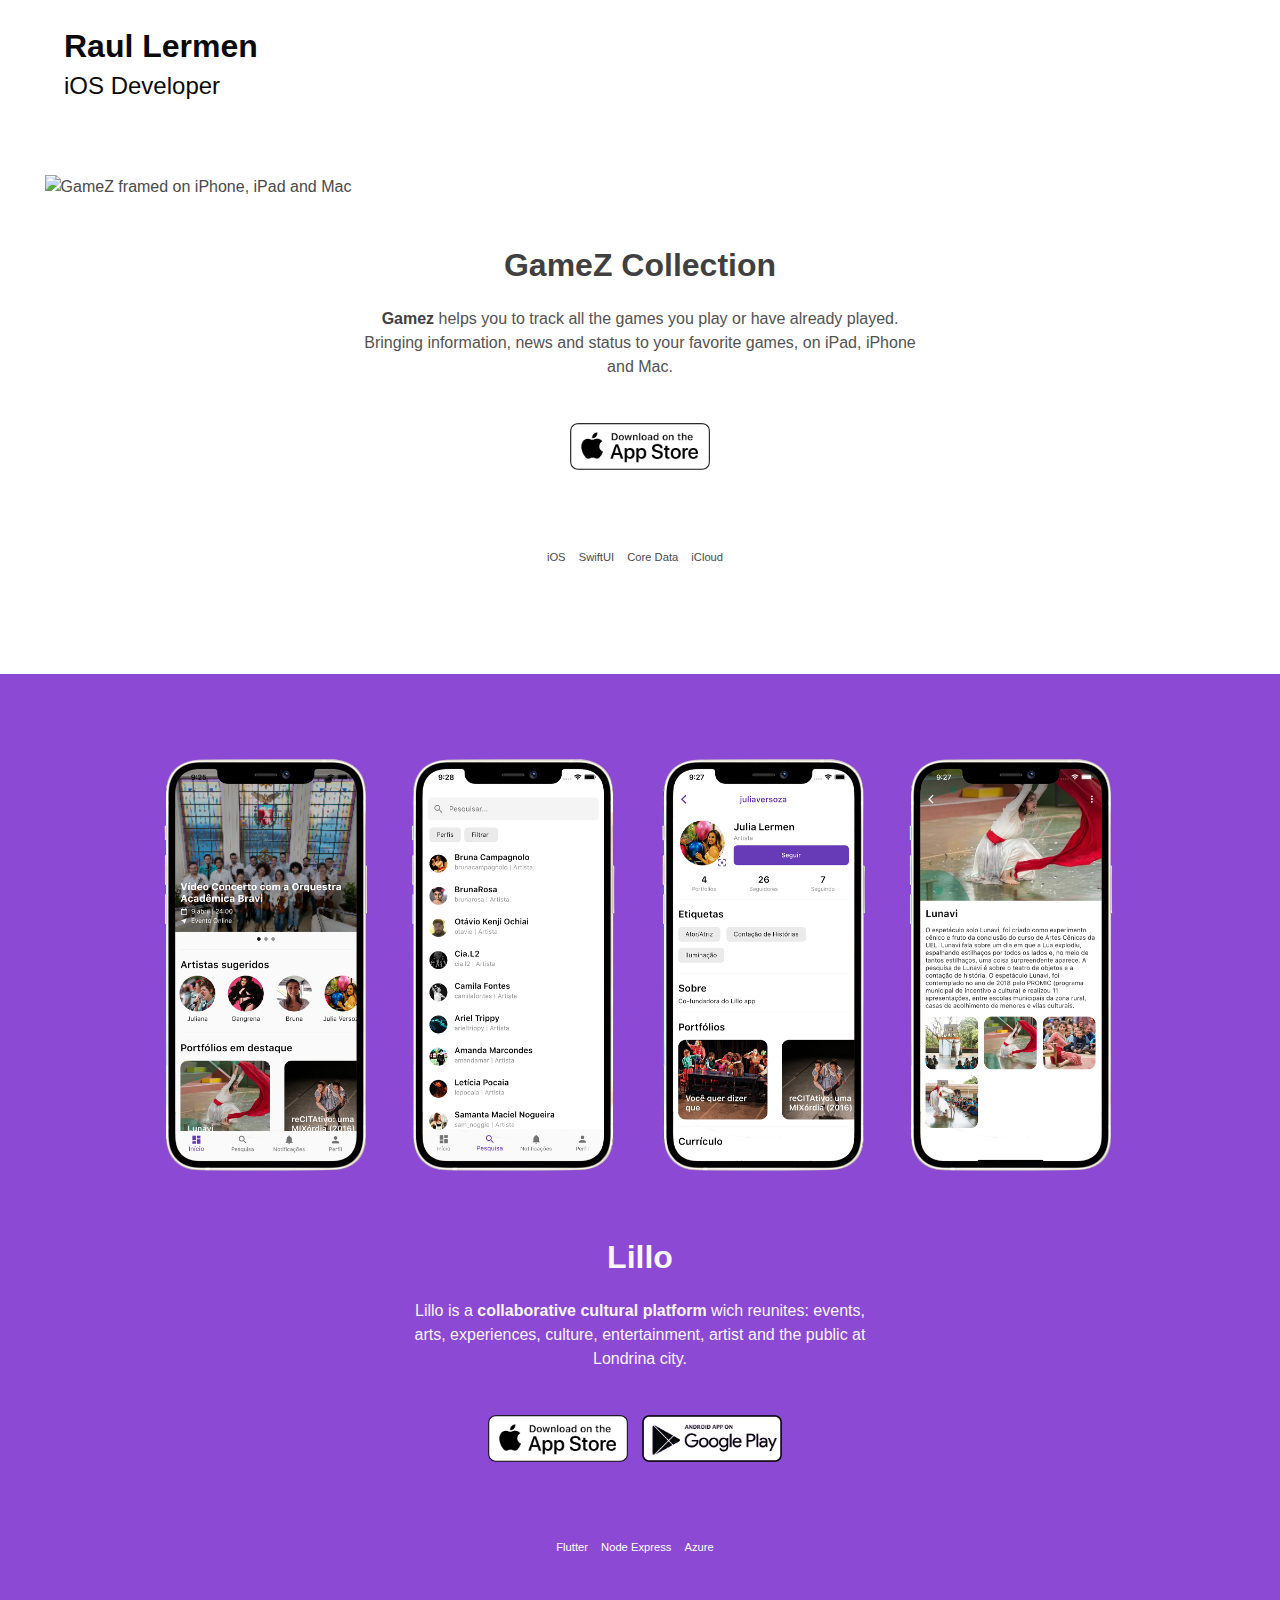
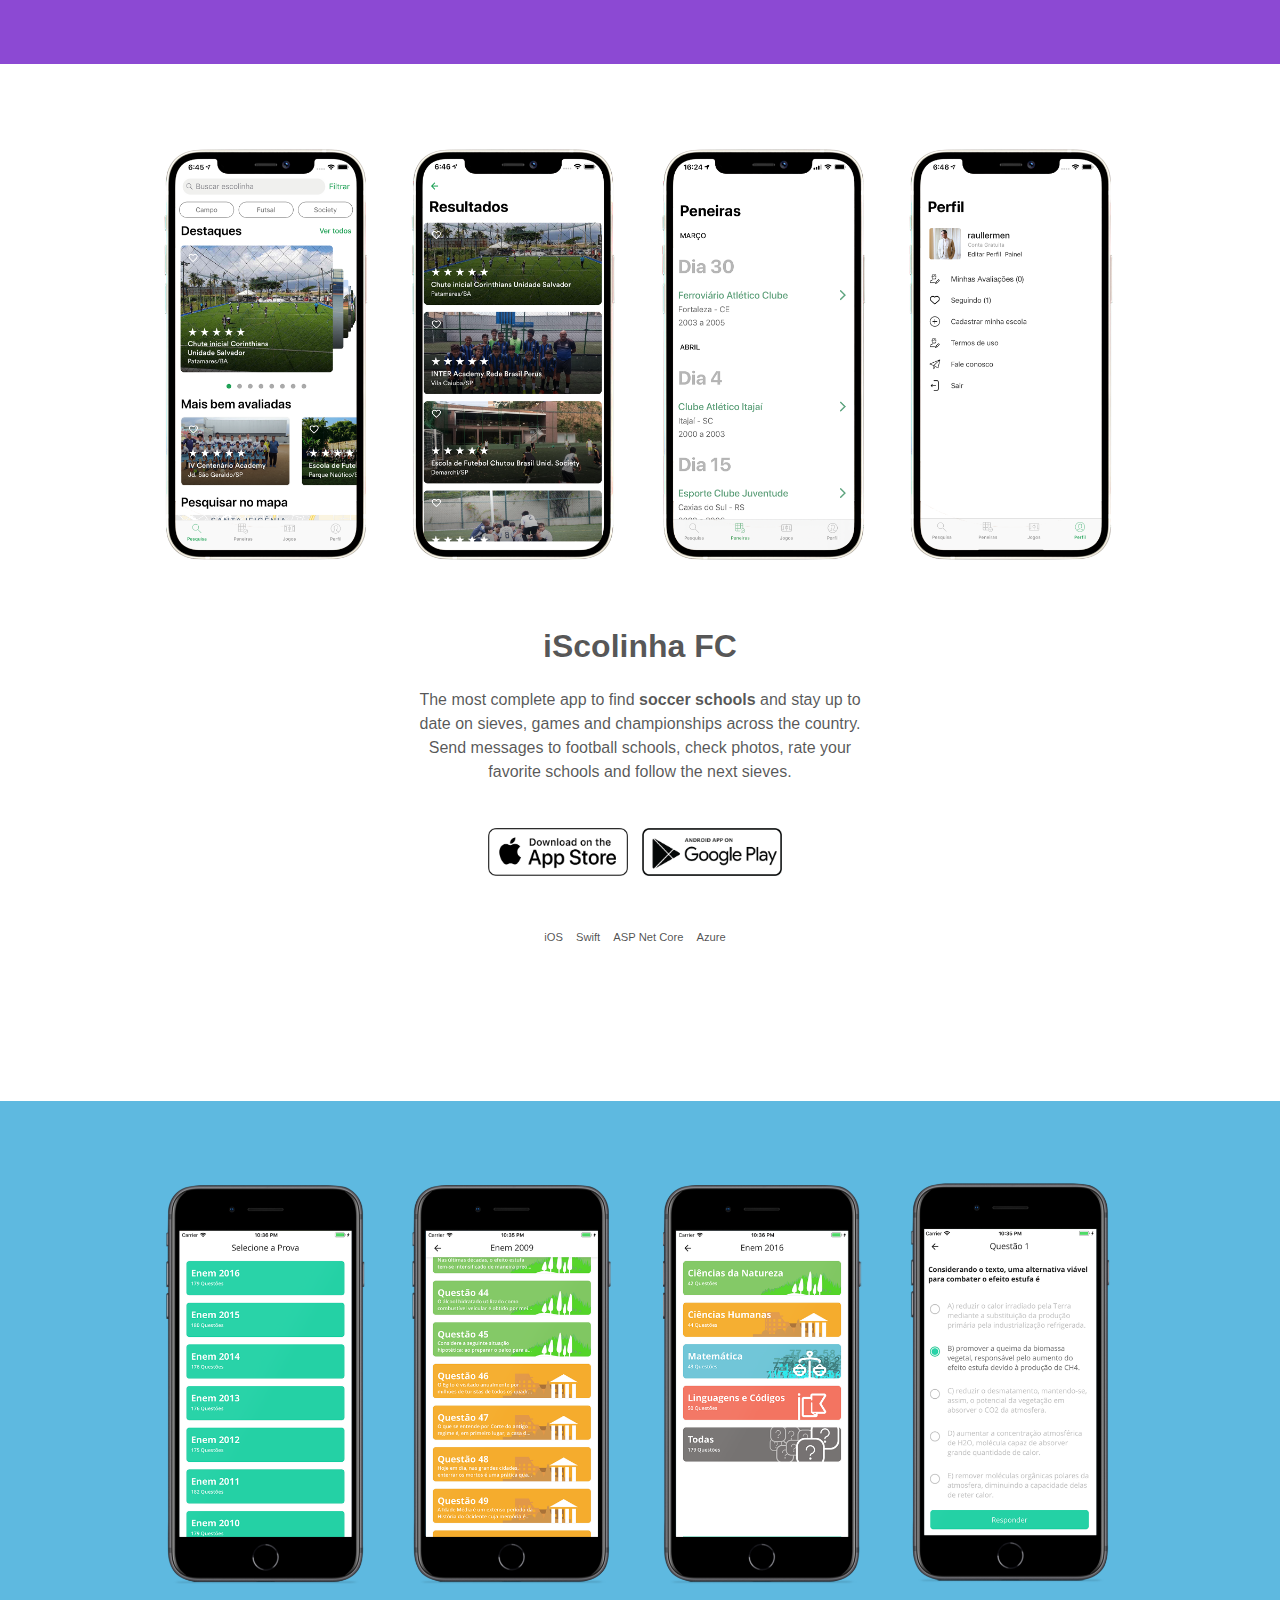
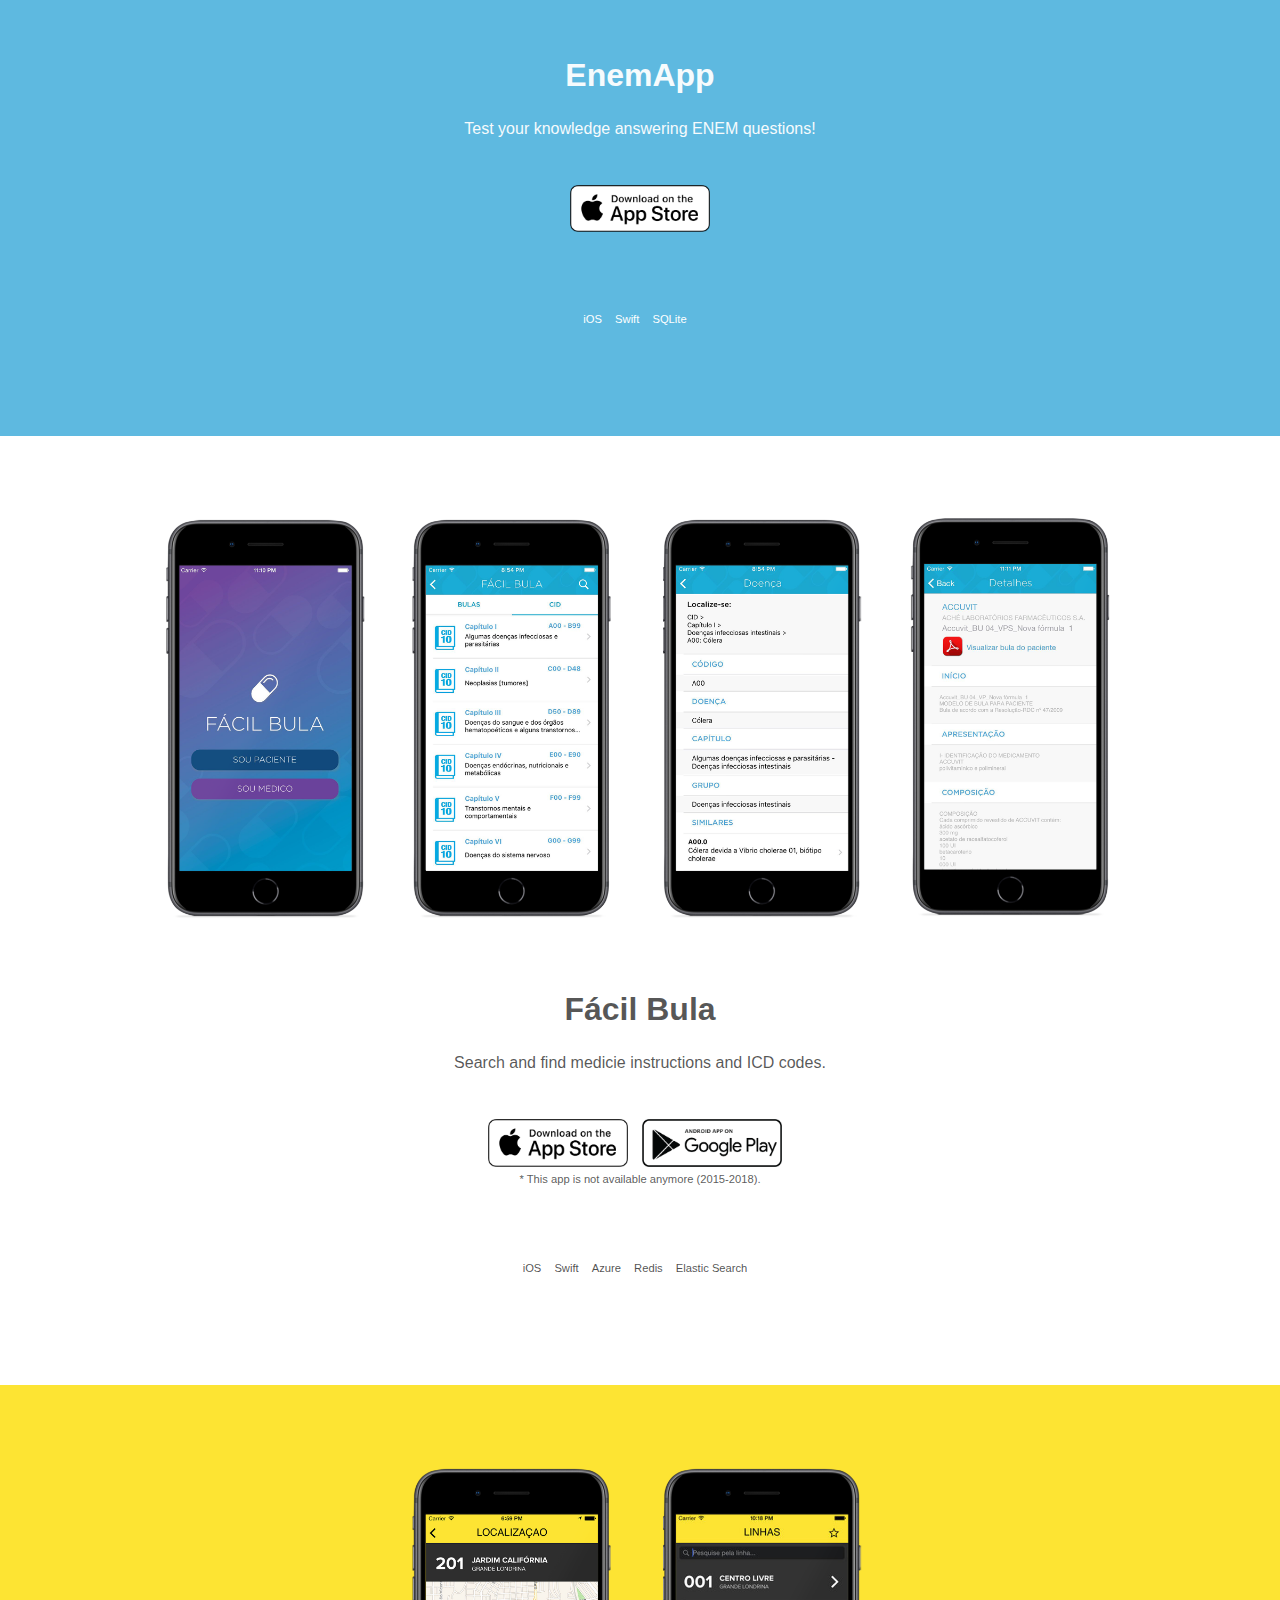
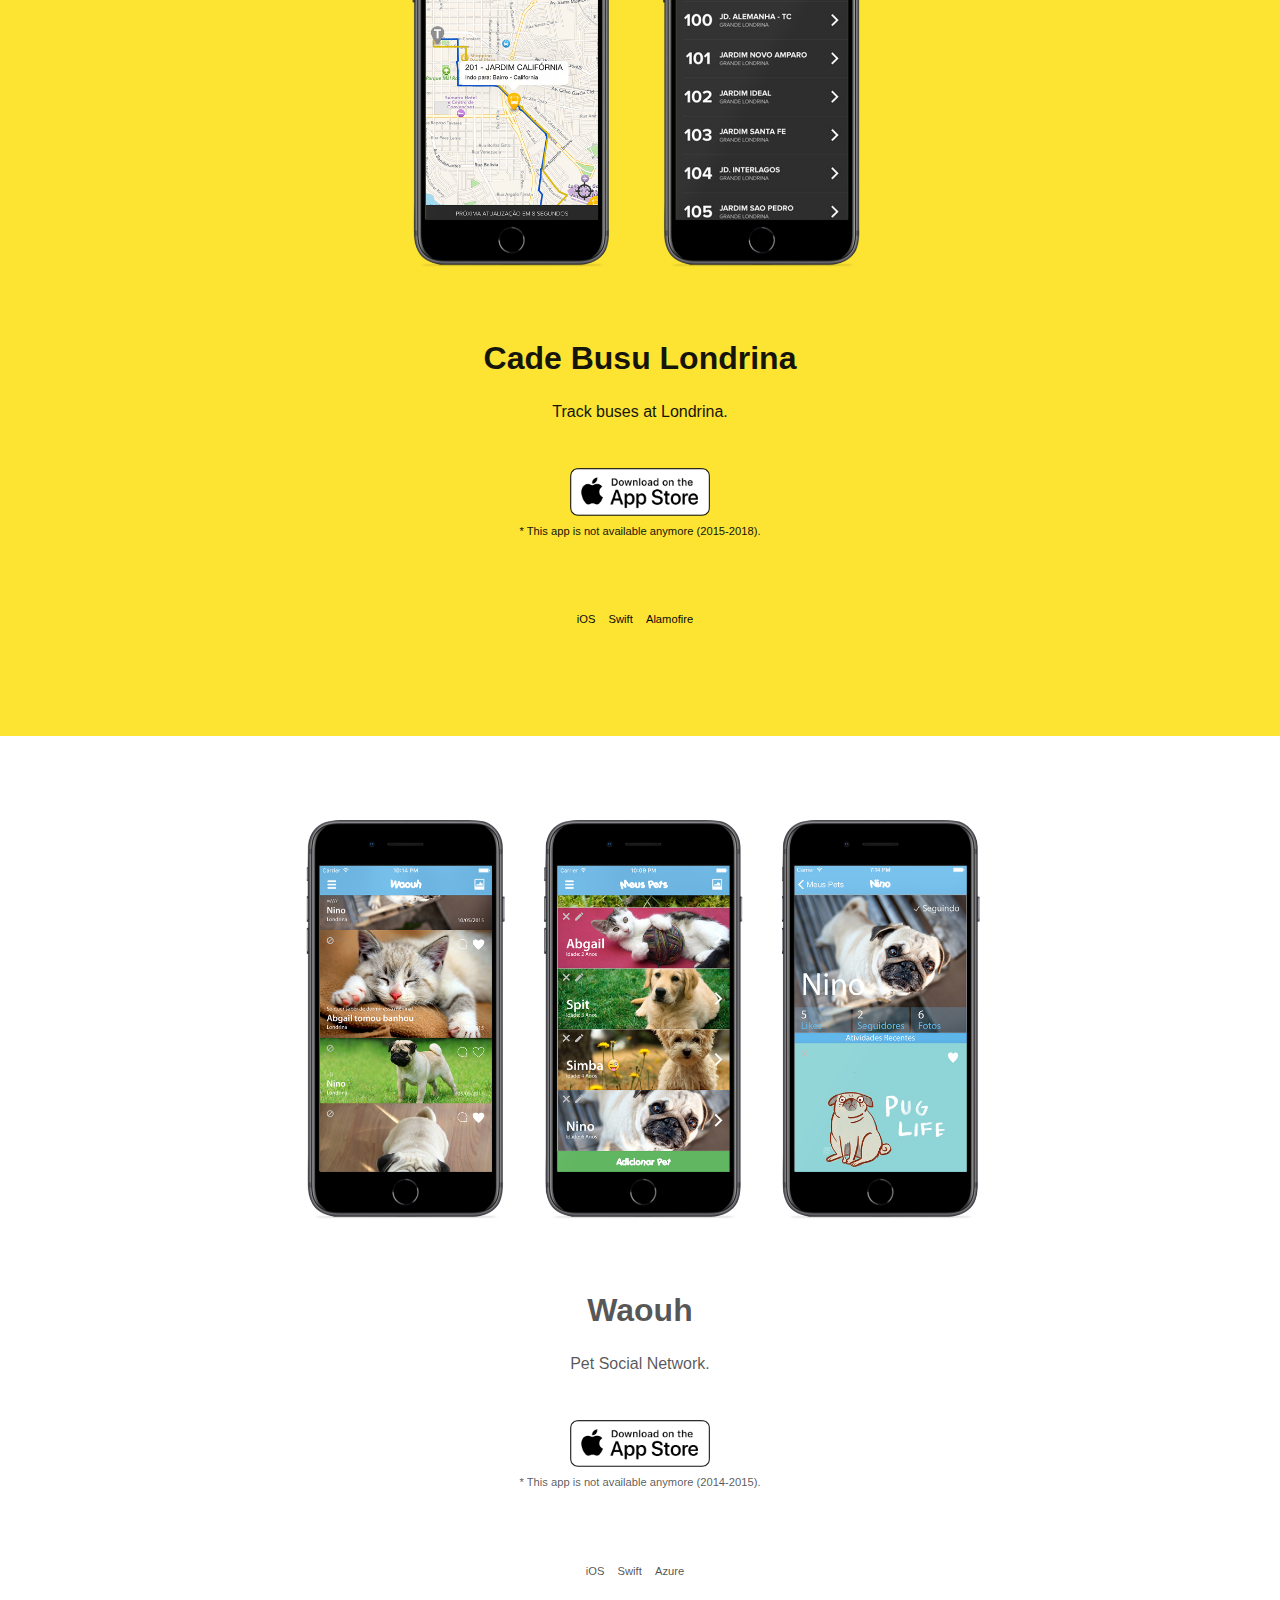
==== index.html @ d94643f5 "Ajustes no texto" ====
<!DOCTYPE html>
<html lang="en">
<head>
    <title>Raul Lermen, iOS Developer</title>
    <meta name="Description" content="">
    <meta charset="utf-8">
    <meta name="viewport" content="width=device-width, initial-scale=1">
    <link rel="stylesheet" href="bulma.min.css">
    <link rel="stylesheet" href="main.css">
    <link rel="stylesheet" href="press.css">
    <script defer src="https://use.fontawesome.com/releases/v5.1.0/js/all.js"></script>
</head>
<body>

    <section class="section" style="background-color: #FFFFFF; padding-top: 28px; padding-bottom: 28px;">
        <div class="container">
            <!-- Top nav bar -->
            <nav class="level">
                <!-- Left side -->
                <div class="level-left">
                    <h1 class="title">
                        <div class="has-text-weight-semibold is-inline has-text-black">Raul Lermen</div>
                        <div class="has-text-weight-light title is-4 has-text-black" style="margin-top: 8px;">iOS Developer</div>
                    </h1>
                </div>

                <!-- Right side -->
                <div class="level-right">
                    <p class="level-item"><strong style="color: #fff !important;">Portfolio</strong></p>
                    <p class="level-item"><a href="blog.html" style="color: #fff !important;">Blog</a></p>
                    <p class="level-item"><a href="about.html" style="color: #fff !important;">About</a></p>
                </div>
            </nav>
        </div>
    </section>

    <section class="hero" style="padding-top: 0px;">
        <div class="hero-body">
            <div class="columns">
                <div class="column is-12">
                    <figure class="image">
	                    <img alt="GameZ framed on iPhone, iPad and Mac" src="imagens/gamez-alldevices.png">
	                </figure>
                    <section class="section has-text-centered">
                        <p class="title is-3">GameZ Collection</p>
                        <div class="columns">
                        	<div class="column is-6 is-offset-3">
			                    <p><strong>Gamez </strong> helps you to track all the games you play or have already played. Bringing information, news and status to your favorite games, on iPad, iPhone and Mac.</p>
			                </div>
                        </div>
                        <a href="https://apps.apple.com/br/app/gamez-collection/id1344002205">
		                    <img alt="Download GameZ on the App Store" class="download" src="imagens/appstore.png">
		                </a>
                    </section>
                </div>
            </div>

            <div class="section has-text-centered" style="padding-top: 0px; padding-bottom: 0px;">
                <ul id="horizontal" class="project-tags">
	                <li>iOS</li>
	                <li>SwiftUI</li>
	                <li>Core Data</li>
	                <li>iCloud</li>
                </ul>
            </div>
        </div>
    </section>

    <section class="hero is-primary" style="background-color: rgba(134, 63, 209, 0.95); padding-top: 0px;" id="lilloapp">
        <div class="hero-body">
            <div class="columns">
                <div class="column is-10 is-offset-1">
                    <figure class="image">
                        <img alt="Screenshots of Lillo framed on iPhones" src="imagens/telas-lillo.png">
                    </figure>
                    <section class="section has-text-centered">
                        <p class="title is-3">Lillo</p>
                        <div class="columns">
                            <div class="column is-offset-3 is-6">
                                <p class="has-text-centered">Lillo is a <strong>collaborative cultural platform</strong> wich reunites: events, arts, experiences, culture, entertainment, artist and the public at Londrina city.</p>
                            </div>
                        </div>
                        <ul id="horizontal" class="project-tags">
                            <li>
                                <a href="https://apps.apple.com/us/app/lillo/id1437312137?ls=1">
                                    <img alt="Download lillo on the App Store" class="download" src="imagens/appstore.png">
                                </a>
                            </li>
                            <li>
                                <a href="https://play.google.com/store/apps/details?id=com.actum">
                                    <img alt="Download lillo on the App Store" class="download" src="imagens/googleplay.png">
                                </a>
                            </li>    
                        </ul>
                    </section>
                </div>
            </div>
            <div class="section has-text-centered" style="padding-top: 0px; padding-bottom: 0px;">
                <ul id="horizontal" class="project-tags">
                    <li>Flutter</li>
                    <li>Node Express</li>
                    <li>Azure</li>
                </ul>
            </div>
        </div>
    </section>

    <section class="hero is-warning" style="background-color: #ffffff; padding-top: 0px;" id="iscolinhafcapp">
        <div class="hero-body">
            <div class="columns">
                <div class="column is-10 is-offset-1">
                    <figure class="image">
                        <img alt="OMNI Banco app screenshots" src="imagens/telas-iscolinha.png">
                    </figure>
                    <section class="section has-text-centered">
                        <p class="title is-3">iScolinha FC</p>
                        <div class="columns">
                            <div class="column is-offset-3 is-6">
                                <p class="has-text-centered">The most complete app to find <strong>soccer schools</strong> and stay up to date on sieves, games and championships across the country. Send messages to football schools, check photos, rate your favorite schools and follow the next
sieves.</p>
                            </div>
                        </div>
                         <ul id="horizontal" class="project-tags" style="padding-top: 0px; padding-bottom: 0px;">
                            <li>
                                <a href="https://apps.apple.com/br/app/iscolinha-fc/id1371516487">
                                    <img alt="Download iScolinhaFC on the App Store" class="download" src="imagens/appstore.png">
                                </a>
                            </li>
                            <li>
                                <a href="https://play.google.com/store/apps/details?id=com.bks.soccerteam">
                                    <img alt="Download iScolinhaFC on the App Store" class="download" src="imagens/googleplay.png">
                                </a>
                            </li>    
                        </ul>
                        <br><br>
                        <ul id="horizontal" class="project-tags">
                            <li>iOS</li>
                            <li>Swift</li>
                            <li>ASP Net Core</li>
                            <li>Azure</li>
                        </ul>
                    </section>
                </div>
            </div>
        </div>
    </section>

    <section class="hero is-primary" style="background-color: rgba(85, 181, 222, 0.95); padding-top: 0px;" id="enemapp">
        <div class="hero-body">
            <div class="columns">
                <div class="column is-10 is-offset-1">
                    <figure class="image">
                        <img alt="Screenshots of EnemApp framed on iPhones" src="imagens/telas-enemapp.png">
                    </figure>
                    <section class="section has-text-centered">
                        <p class="title is-3">EnemApp</p>
                        <div class="columns">
                            <div class="column is-offset-3 is-6">
                                <p class="has-text-centered">Test your knowledge answering ENEM questions!</p>
                            </div>
                        </div>
                        <a href="https://apps.apple.com/br/app/enemapp/id933635032">
                             <img alt="Download lillo on the App Store" class="download" src="imagens/appstore.png">
                        </a>
                    </section>
                </div>
            </div>
            <div class="section has-text-centered" style="padding-top: 0px; padding-bottom: 0px;">
                <ul id="horizontal" class="project-tags">
                    <li>iOS</li>
                    <li>Swift</li>
                    <li>SQLite</li>
                </ul>
            </div>
        </div>
    </section>

    <section class="hero is-warning" style="background-color: #ffffff; padding-top: 0px;" id="waouhapp">
        <div class="hero-body">
            <div class="columns">
                <div class="column is-10 is-offset-1">
                    <figure class="image">
                        <img alt="Screenshots of Waouh framed on iPhones" src="imagens/telas-facilbula.png">
                    </figure>
                    <section class="section has-text-centered">
                        <p class="title is-3">Fácil Bula</p>
                        <div class="columns">
                            <div class="column is-offset-3 is-6">
                                <p class="has-text-centered">Search and find medicie instructions and ICD codes.</p>
                            </div>
                        </div>
                        <ul id="horizontal" class="project-tags" style="padding-top: 0px; padding-bottom: 0px;">
                            <li>
                                <a href="">
                                    <img alt="Download FacilBula on the App Store" class="download" src="imagens/appstore.png">
                                </a>
                            </li>
                            <li>
                                <a href="">
                                    <img alt="Download FacilBula on the App Store" class="download" src="imagens/googleplay.png">
                                </a>
                            </li>    
                        </ul>
                        <p class="project-tags">* This app is not available anymore (2015-2018).</p>
                    </section>
                </div>
            </div>
            <div class="section has-text-centered" style="padding-top: 0px; padding-bottom: 0px;">
                <ul id="horizontal" class="project-tags">
                    <li>iOS</li>
                    <li>Swift</li>
                    <li>Azure</li>
                    <li>Redis</li>
                    <li>Elastic Search</li>
                </ul>
            </div>
        </div>
    </section>

    <section class="hero is-primary" style="background-color: #fde433; padding-top: 0px;" id="cadebusuapp">
        <div class="hero-body">
            <div class="columns">
                <div class="column is-10 is-offset-1">
                    <figure class="image">
                        <img alt="Screenshots of Cade Busu framed on iPhones" src="imagens/cade-busu-londrina.png">
                    </figure>
                    <section class="section has-text-centered">
                        <p class="title is-3 has-text-black">Cade Busu Londrina</p>
                        <div class="columns">
                            <div class="column is-offset-3 is-6">
                                <p class="has-text-centered has-text-black">Track buses at Londrina.</p>
                            </div>
                        </div>
                        <a href="">
                             <img alt="Download lillo on the App Store" class="download" src="imagens/appstore.png">
                        </a>
                        <p class="project-tags has-text-black">* This app is not available anymore (2015-2018).</p>
                    </section>
                </div>
            </div>
            <div class="section has-text-centered" style="padding-top: 0px; padding-bottom: 0px;">
                <ul id="horizontal" class="project-tags has-text-black">
                    <li>iOS</li>
                    <li>Swift</li>
                    <li>Alamofire</li>
                </ul>
            </div>
        </div>
    </section>

    <section class="hero is-warning" style="background-color: #ffffff; padding-top: 0px;" id="waouhapp">
        <div class="hero-body">
            <div class="columns">
                <div class="column is-10 is-offset-1">
                    <figure class="image">
                        <img alt="Screenshots of Waouh framed on iPhones" src="imagens/telas-waouh.png">
                    </figure>
                    <section class="section has-text-centered">
                        <p class="title is-3">Waouh</p>
                        <div class="columns">
                            <div class="column is-offset-3 is-6">
                                <p class="has-text-centered">Pet Social Network.</p>
                            </div>
                        </div>
                        <a href="">
                             <img alt="Download lillo on the App Store" class="download" src="imagens/appstore.png">
                        </a>
                        <p class="project-tags">* This app is not available anymore (2014-2015).</p>
                    </section>
                </div>
            </div>
            <div class="section has-text-centered" style="padding-top: 0px; padding-bottom: 0px;">
                <ul id="horizontal" class="project-tags">
                    <li>iOS</li>
                    <li>Swift</li>
                    <li>Azure</li>
                </ul>
            </div>
        </div>
    </section>

    <!-- Footer -->
    <footer class="footer">
        <div class="content has-text-centered">
            <a class="button is-medium is-outlined download" aria-label="Go to my LinkedIn profile" title="LinkedIn" href="https://www.linkedin.com/in/raullermen/">
                <span class="icon">
                    <i class="fab fa-linkedin"></i>
                </span>
            </a>
            <a class="button is-medium is-outlined download" aria-label="Go to my GitHub profile" title="GitHub" href="https://github.com/raullermen">
                <span class="icon">
                    <i class="fab fa-github"></i>
                </span>
            </a>
            <a class="button is-medium is-outlined download" aria-label="Go to my Twitter profile" title="Twitter" href="https://twitter.com/raullermen">
                <span class="icon">
                    <i class="fab fa-twitter"></i>
                </span>
            </a>
        </div>
    </footer>

</body>
</html>
---- main.css ----
p {
  opacity: 0.95;
}

a {
	color: #4a4a4a;
}

a:hover {
  color: hsl(204, 86%, 53%);
}

ul#horizontal li {
  display:inline;
  margin-right: 10px;
}

.project-tags {
	font-size: 70%;
}

.article-item {
	margin-top: 26px;
	margin-bottom: 10px;
}

.underlined {
	text-decoration: underline;
}

.hero {
	padding-top: 60px;
	padding-bottom: 60px;
}

.download {
  margin-top: 20px;
  max-width: 140px;
}

.video-thumbnail {
  margin-top: 20px;
  border-radius: 10px;
}

.highlight-color {
  color: rgb(49,168,246) !important;
}

.card {
  border-radius: 5px;
}

.card-inset {
  background: rgba(242, 242, 247, 0.16);
}

.hero-body {
  max-width: 1400px;
  margin: 0 auto;
}
---- press.css ----
.large-press-logo {
  border-radius: 8px;
  max-width: 80px;
}

.round-press-logo {
  border-radius: 50%;
}

.round-corners-press-logo {
  border-radius: 4px;
}

.press-mentions {
  margin-left: 1px;
  margin-top: 15px;
}

.press-mentions a.logo {
  border: 0;
  border-radius: 5px;
  display: inline-block;
  margin-top: 8px;
  margin-right: 8px;
  opacity: 0.8;
  text-indent: -9999px;
  max-width: 200px;
  vertical-align: middle;
}

.press-mentions a.logo.product-hunt-large {
  background: url(images/logos/product-hunt-2.png) no-repeat;
  -webkit-background-size: 100% 100%;
  -moz-background-size: 100% 100%;
  -o-background-size: 100% 100%;
  background-size: 100% 100%;
  width: 111px;
  height: 45px;
}

.press-mentions a.logo.product-hunt {
  background: url(images/logos/product-hunt.png) no-repeat;
  -webkit-background-size: 100% 100%;
  -moz-background-size: 100% 100%;
  -o-background-size: 100% 100%;
  background-size: 100% 100%;
  width: 45px;
  height: 45px;
}

.press-mentions a.logo.tecnologia-facil {
  background: url(images/logos/tecnologia-facil.png) no-repeat;
  -webkit-background-size: 100% 100%;
  -moz-background-size: 100% 100%;
  -o-background-size: 100% 100%;
  background-size: 100% 100%;
  width: 45px;
  height: 45px;
}

.press-mentions a.logo.vazante-net {
  background: url(images/logos/vazante-net.png) no-repeat;
  -webkit-background-size: 100% 100%;
  -moz-background-size: 100% 100%;
  -o-background-size: 100% 100%;
  background-size: 100% 100%;
  width: 45px;
  height: 45px;
}

.press-mentions a.logo.giga {
  background: url(images/logos/33-giga.jpg) no-repeat;
  -webkit-background-size: 100% 100%;
  -moz-background-size: 100% 100%;
  -o-background-size: 100% 100%;
  background-size: 100% 100%;
  width: 45px;
  height: 45px;
}

.press-mentions a.logo.games-apps-reviews {
  background: url(images/logos/games-apps-reviews.png) no-repeat;
  -webkit-background-size: 100% 100%;
  -moz-background-size: 100% 100%;
  -o-background-size: 100% 100%;
  background-size: 100% 100%;
  width: 45px;
  height: 45px;
}

.press-mentions a.logo.feedmyapp {
  background: url(images/logos/feed-my-app.jpg) no-repeat;
  -webkit-background-size: 100% 100%;
  -moz-background-size: 100% 100%;
  -o-background-size: 100% 100%;
  background-size: 100% 100%;
  width: 45px;
  height: 45px;
}

.press-mentions a.logo.inforchannel {
  background: url(images/logos/inforchannel.png) no-repeat;
  -webkit-background-size: 100% 100%;
  -moz-background-size: 100% 100%;
  -o-background-size: 100% 100%;
  background-size: 100% 100%;
  width: 45px;
  height: 45px;
}

.press-mentions a.logo.maringa-post {
  background: url(images/logos/maringa-post.png) no-repeat;
  -webkit-background-size: 100% 100%;
  -moz-background-size: 100% 100%;
  -o-background-size: 100% 100%;
  background-size: 100% 100%;
  width: 45px;
  height: 45px;
}

.press-mentions a.logo.zoom-zine {
  background: url(images/logos/zoom-zine.png) no-repeat;
  -webkit-background-size: 100% 100%;
  -moz-background-size: 100% 100%;
  -o-background-size: 100% 100%;
  background-size: 100% 100%;
  width: 45px;
  height: 45px;
}

.press-mentions a.logo.blog-moreira {
  background: url(images/logos/blog-moreira.jpg) no-repeat;
  -webkit-background-size: 100% 100%;
  -moz-background-size: 100% 100%;
  -o-background-size: 100% 100%;
  background-size: 100% 100%;
  width: 45px;
  height: 45px;
}

.press-mentions a.logo.parana-shop {
  background: url(images/logos/parana-shop.jpg) no-repeat;
  -webkit-background-size: 100% 100%;
  -moz-background-size: 100% 100%;
  -o-background-size: 100% 100%;
  background-size: 100% 100%;
  width: 45px;
  height: 45px;
}

.press-mentions a.logo.baguete {
  background: url(images/logos/baguete.jpg) no-repeat;
  -webkit-background-size: 100% 100%;
  -moz-background-size: 100% 100%;
  -o-background-size: 100% 100%;
  background-size: 100% 100%;
  width: 45px;
  height: 45px;
}

.press-mentions a.logo.computer-world-square {
  background: url(images/logos/computer-world-square.png) no-repeat;
  -webkit-background-size: 100% 100%;
  -moz-background-size: 100% 100%;
  -o-background-size: 100% 100%;
  background-size: 100% 100%;
  width: 45px;
  height: 45px;
}

.press-mentions a.logo.computer-world {
  background: url(images/logos/computer-world.gif) no-repeat;
  -webkit-background-size: 100% 100%;
  -moz-background-size: 100% 100%;
  -o-background-size: 100% 100%;
  background-size: 100% 100%;
  width: 119px;
  height: 20px;
}

.press-mentions a.logo.idg-now {
  background: url(images/logos/idg-now.png) no-repeat;
  -webkit-background-size: 100% 100%;
  -moz-background-size: 100% 100%;
  -o-background-size: 100% 100%;
  background-size: 100% 100%;
  width: 45px;
  height: 45px;
}

.press-mentions a.logo.growth-hacking {
  background: url(images/logos/growth-hacking.png) no-repeat;
  -webkit-background-size: 100% 100%;
  -moz-background-size: 100% 100%;
  -o-background-size: 100% 100%;
  background-size: 100% 100%;
  width: 45px;
  height: 45px;
}

.press-mentions a.logo.imasters {
  background: url(images/logos/imasters.png) no-repeat;
  -webkit-background-size: 100% 100%;
  -moz-background-size: 100% 100%;
  -o-background-size: 100% 100%;
  background-size: 100% 100%;
  width: 45px;
  height: 45px;
}


.press-mentions a.logo.db1 {
  background: url(images/logos/db1.png) no-repeat;
  -webkit-background-size: 100% 100%;
  -moz-background-size: 100% 100%;
  -o-background-size: 100% 100%;
  background-size: 100% 100%;
  width: 45px;
  height: 45px;
}

.press-mentions a.logo.ninetofivemac {
  background: url(images/logos/9to5mac.png) no-repeat;
  -webkit-background-size: 100% 100%;
  -moz-background-size: 100% 100%;
  -o-background-size: 100% 100%;
  background-size: 100% 100%;
  width: 45px;
  height: 45px;
}

.press-mentions a.logo.makemac {
  background: url(images/logos/makemac.png) no-repeat;
  -webkit-background-size: 100% 100%;
  -moz-background-size: 100% 100%;
  -o-background-size: 100% 100%;
  background-size: 100% 100%;
  width: 45px;
  height: 45px;
}

.press-mentions a.logo.applenovinky {
  background: url(images/logos/apple-novinky.png) no-repeat;
  -webkit-background-size: 100% 100%;
  -moz-background-size: 100% 100%;
  -o-background-size: 100% 100%;
  background-size: 100% 100%;
  width: 45px;
  height: 45px;
}

.press-mentions a.logo.itopnews {
  background: url(images/logos/itopnews.png) no-repeat;
  -webkit-background-size: 100% 100%;
  -moz-background-size: 100% 100%;
  -o-background-size: 100% 100%;
  background-size: 100% 100%;
  width: 45px;
  height: 45px;
}

.press-mentions a.logo.applevis {
  background: url(images/logos/apple-vis.jpg) no-repeat;
  -webkit-background-size: 100% 100%;
  -moz-background-size: 100% 100%;
  -o-background-size: 100% 100%;
  background-size: 100% 100%;
  width: 45px;
  height: 45px;
}

.press-mentions a.logo.sspai {
  background: url(images/logos/sspai.jpg) no-repeat;
  -webkit-background-size: 100% 100%;
  -moz-background-size: 100% 100%;
  -o-background-size: 100% 100%;
  background-size: 100% 100%;
  width: 45px;
  height: 45px;
}


.press-mentions a.logo.perkins {
  background: url(images/logos/perkins.jpg) no-repeat;
  -webkit-background-size: 100% 100%;
  -moz-background-size: 100% 100%;
  -o-background-size: 100% 100%;
  background-size: 100% 100%;
  width: 45px;
  height: 45px;
}

.press-mentions a.logo.dicaappdodia {
  background: url(images/logos/dica-app-do-dia.png) no-repeat;
  -webkit-background-size: 100% 100%;
  -moz-background-size: 100% 100%;
  -o-background-size: 100% 100%;
  background-size: 100% 100%;
  width: 45px;
  height: 45px;
}

.press-mentions a.logo.macstories {
  background: url(images/logos/macstories.jpg) no-repeat;
  -webkit-background-size: 100% 100%;
  -moz-background-size: 100% 100%;
  -o-background-size: 100% 100%;
  background-size: 100% 100%;
  width: 45px;
  height: 45px;
}

.press-mentions a.logo.clubmacstories {
  background: url(images/logos/club-macstories.jpg) no-repeat;
  -webkit-background-size: 100% 100%;
  -moz-background-size: 100% 100%;
  -o-background-size: 100% 100%;
  background-size: 100% 100%;
  width: 45px;
  height: 45px;
}

.press-mentions a.logo.macstoriesselects {
  background: url(images/logos/macstories-selects.png) no-repeat;
  -webkit-background-size: 100% 100%;
  -moz-background-size: 100% 100%;
  -o-background-size: 100% 100%;
  background-size: 100% 100%;
  width: 45px;
  height: 45px;
}

.press-mentions a.logo.leaddigital {
  background: url(images/logos/lead-digital.jpg) no-repeat;
  -webkit-background-size: 100% 100%;
  -moz-background-size: 100% 100%;
  -o-background-size: 100% 100%;
  background-size: 100% 100%;
  width: 45px;
  height: 45px;
}

.press-mentions a.logo.generic {
  background: url(images/logos/generic.png) no-repeat;
  -webkit-background-size: 100% 100%;
  -moz-background-size: 100% 100%;
  -o-background-size: 100% 100%;
  background-size: 100% 100%;
  width: 45px;
  height: 45px;
}

.press-mentions a.logo.ww {
  background: url(images/logos/ww.png) no-repeat;
  -webkit-background-size: 100% 100%;
  -moz-background-size: 100% 100%;
  -o-background-size: 100% 100%;
  background-size: 100% 100%;
  width: 45px;
  height: 45px;
}

.press-mentions a.logo.chorusfm {
  background: url(images/logos/chorusfm.png) no-repeat;
  -webkit-background-size: 100% 100%;
  -moz-background-size: 100% 100%;
  -o-background-size: 100% 100%;
  background-size: 100% 100%;
  width: 45px;
  height: 45px;
}

.press-mentions a.logo.whatevernevermind {
  background: url(images/logos/whatevernevermind.png) no-repeat;
  -webkit-background-size: 100% 100%;
  -moz-background-size: 100% 100%;
  -o-background-size: 100% 100%;
  background-size: 100% 100%;
  width: 45px;
  height: 45px;
}

.press-mentions a.logo.geeksmodo {
  background: url(images/logos/geeksmodo.png) no-repeat;
  -webkit-background-size: 100% 100%;
  -moz-background-size: 100% 100%;
  -o-background-size: 100% 100%;
  background-size: 100% 100%;
  width: 45px;
  height: 45px;
}

.press-mentions a.logo.app-store-twitter {
  background: url(images/logos/app-store-twitter.png) no-repeat;
  -webkit-background-size: 100% 100%;
  -moz-background-size: 100% 100%;
  -o-background-size: 100% 100%;
  background-size: 100% 100%;
  width: 45px;
  height: 45px;
}

.press-mentions a.logo.ios-today {
  background: url(images/logos/ios-today.jpg) no-repeat;
  -webkit-background-size: 100% 100%;
  -moz-background-size: 100% 100%;
  -o-background-size: 100% 100%;
  background-size: 100% 100%;
  width: 45px;
  height: 45px;
}

.press-mentions a.logo.app-stories {
  background: url(images/logos/app-stories.png) no-repeat;
  -webkit-background-size: 100% 100%;
  -moz-background-size: 100% 100%;
  -o-background-size: 100% 100%;
  background-size: 100% 100%;
  width: 45px;
  height: 45px;
}

.press-mentions a.logo.mobileaddict {
  background: url(images/logos/mobileaddict.jpg) no-repeat;
  -webkit-background-size: 100% 100%;
  -moz-background-size: 100% 100%;
  -o-background-size: 100% 100%;
  background-size: 100% 100%;
  width: 45px;
  height: 45px;
}

.press-mentions a.logo.inside-music {
  background: url(images/logos/inside-music.jpg) no-repeat;
  -webkit-background-size: 100% 100%;
  -moz-background-size: 100% 100%;
  -o-background-size: 100% 100%;
  background-size: 100% 100%;
  width: 45px;
  height: 45px;
}
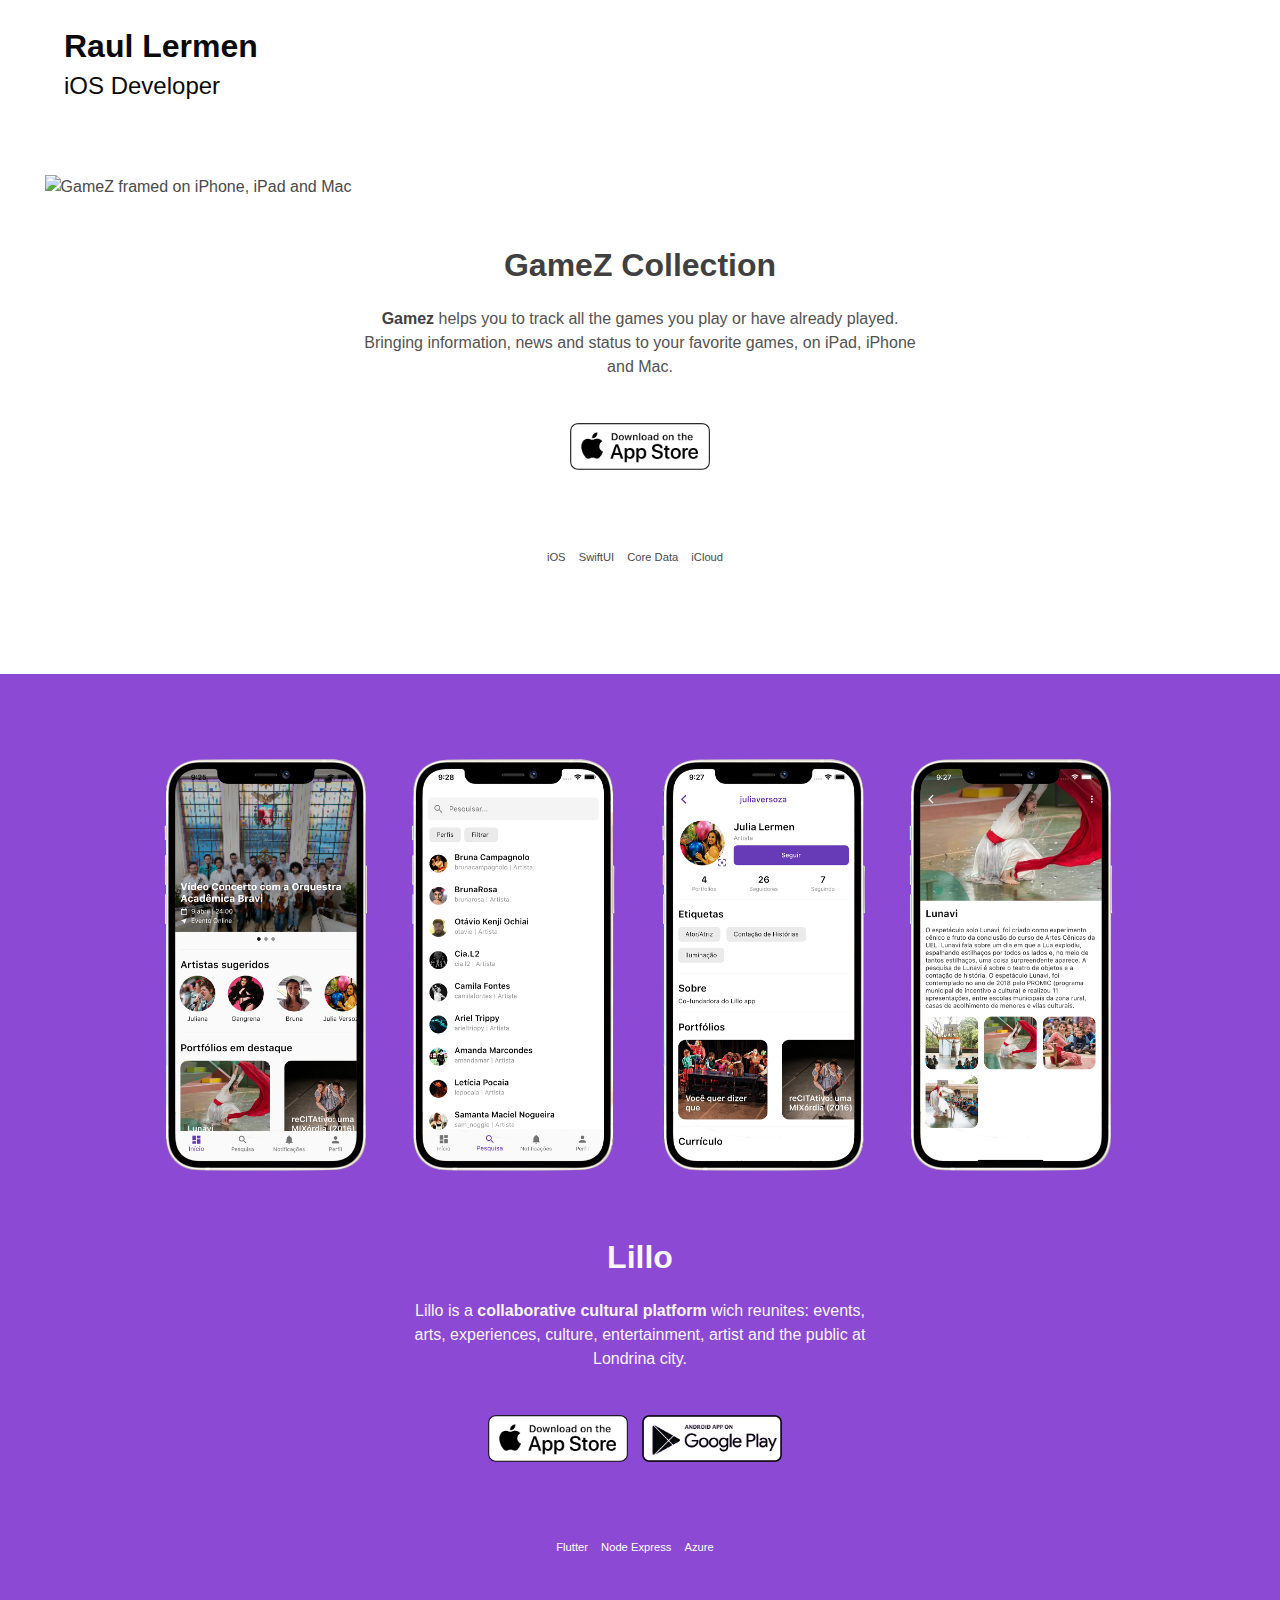
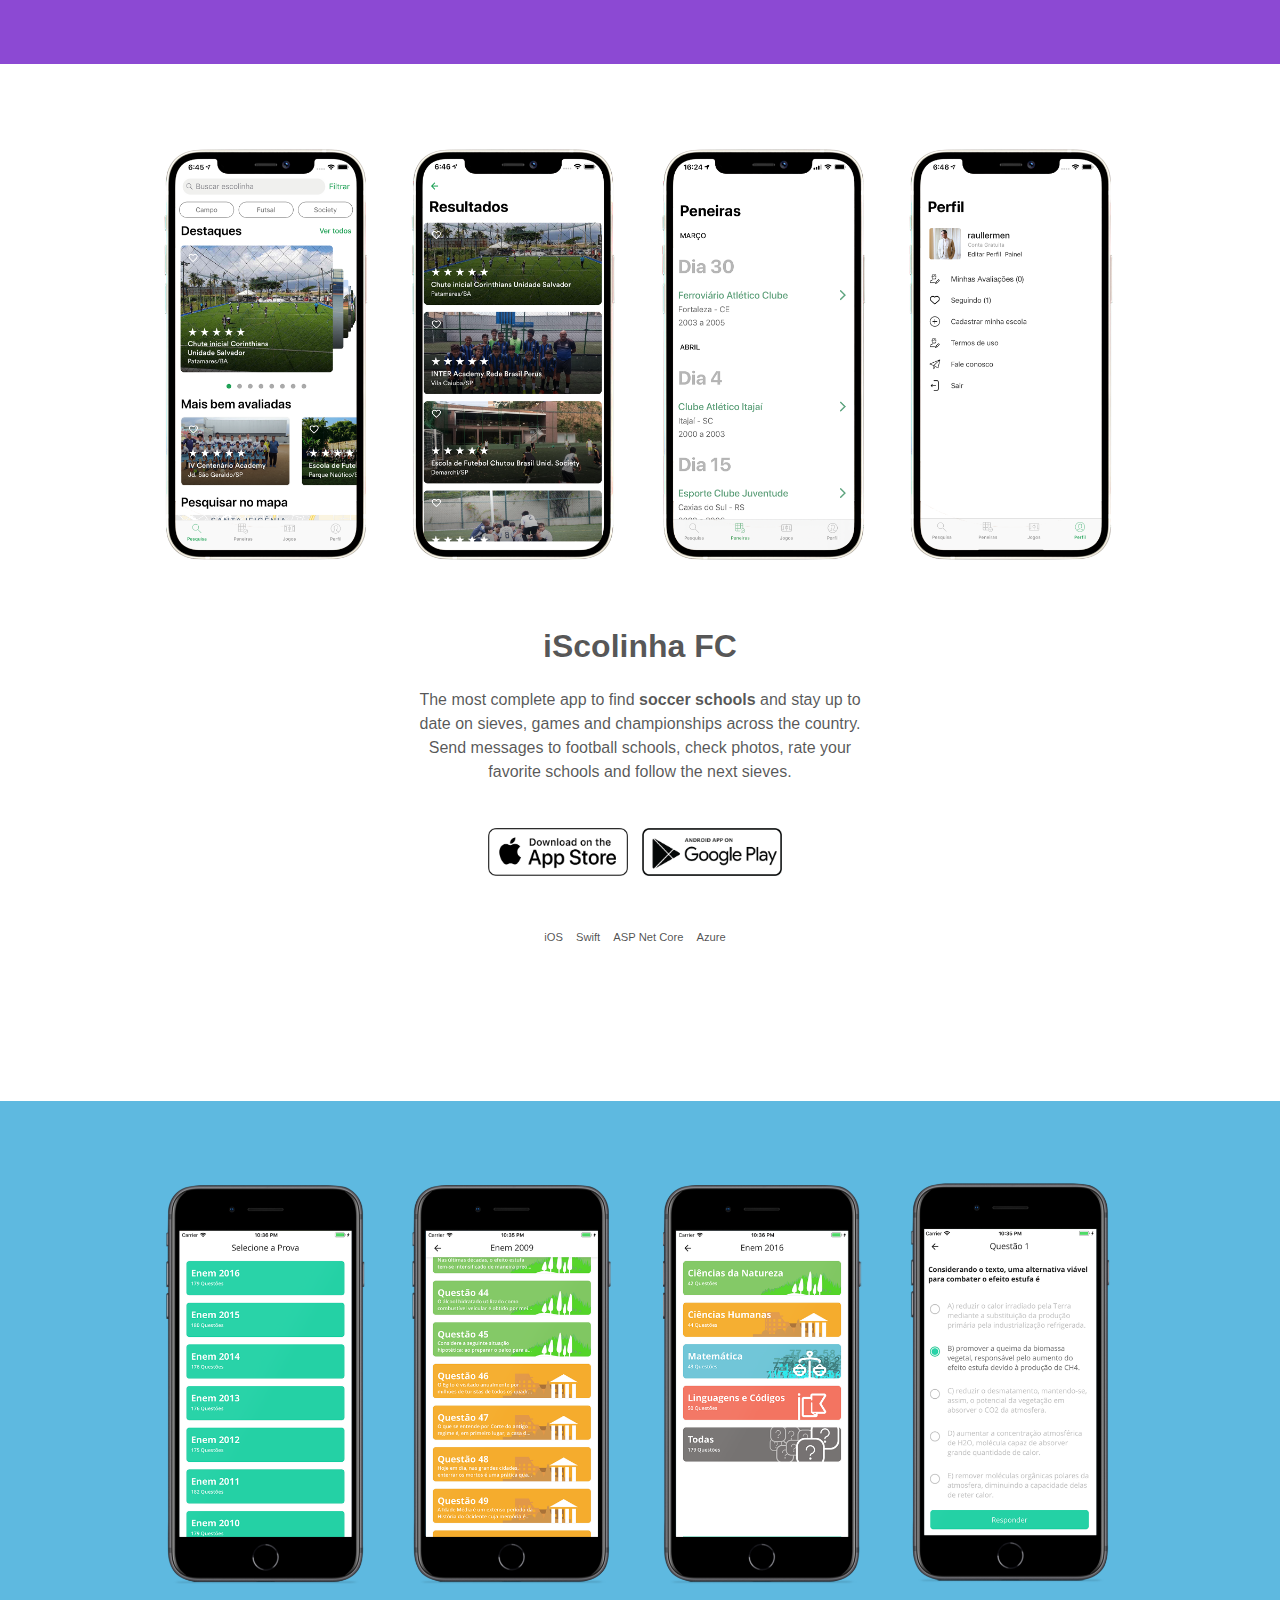
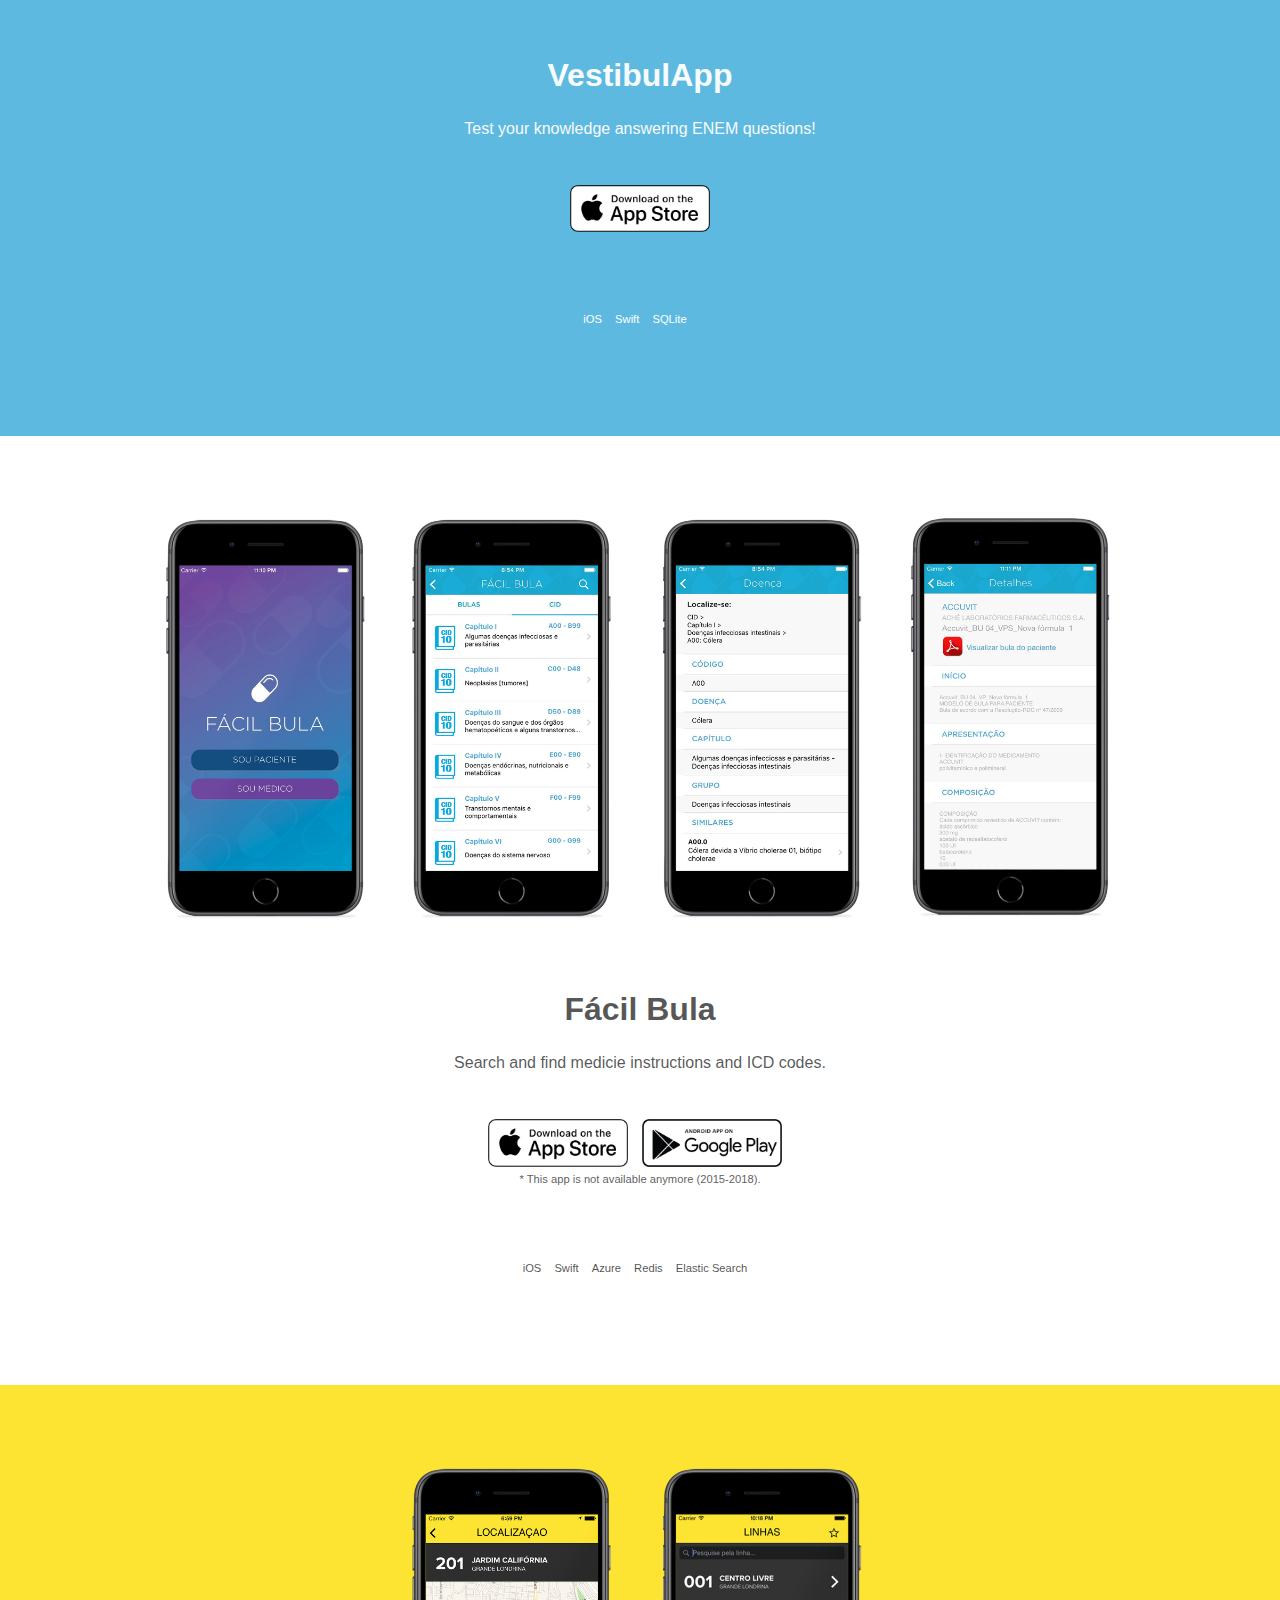
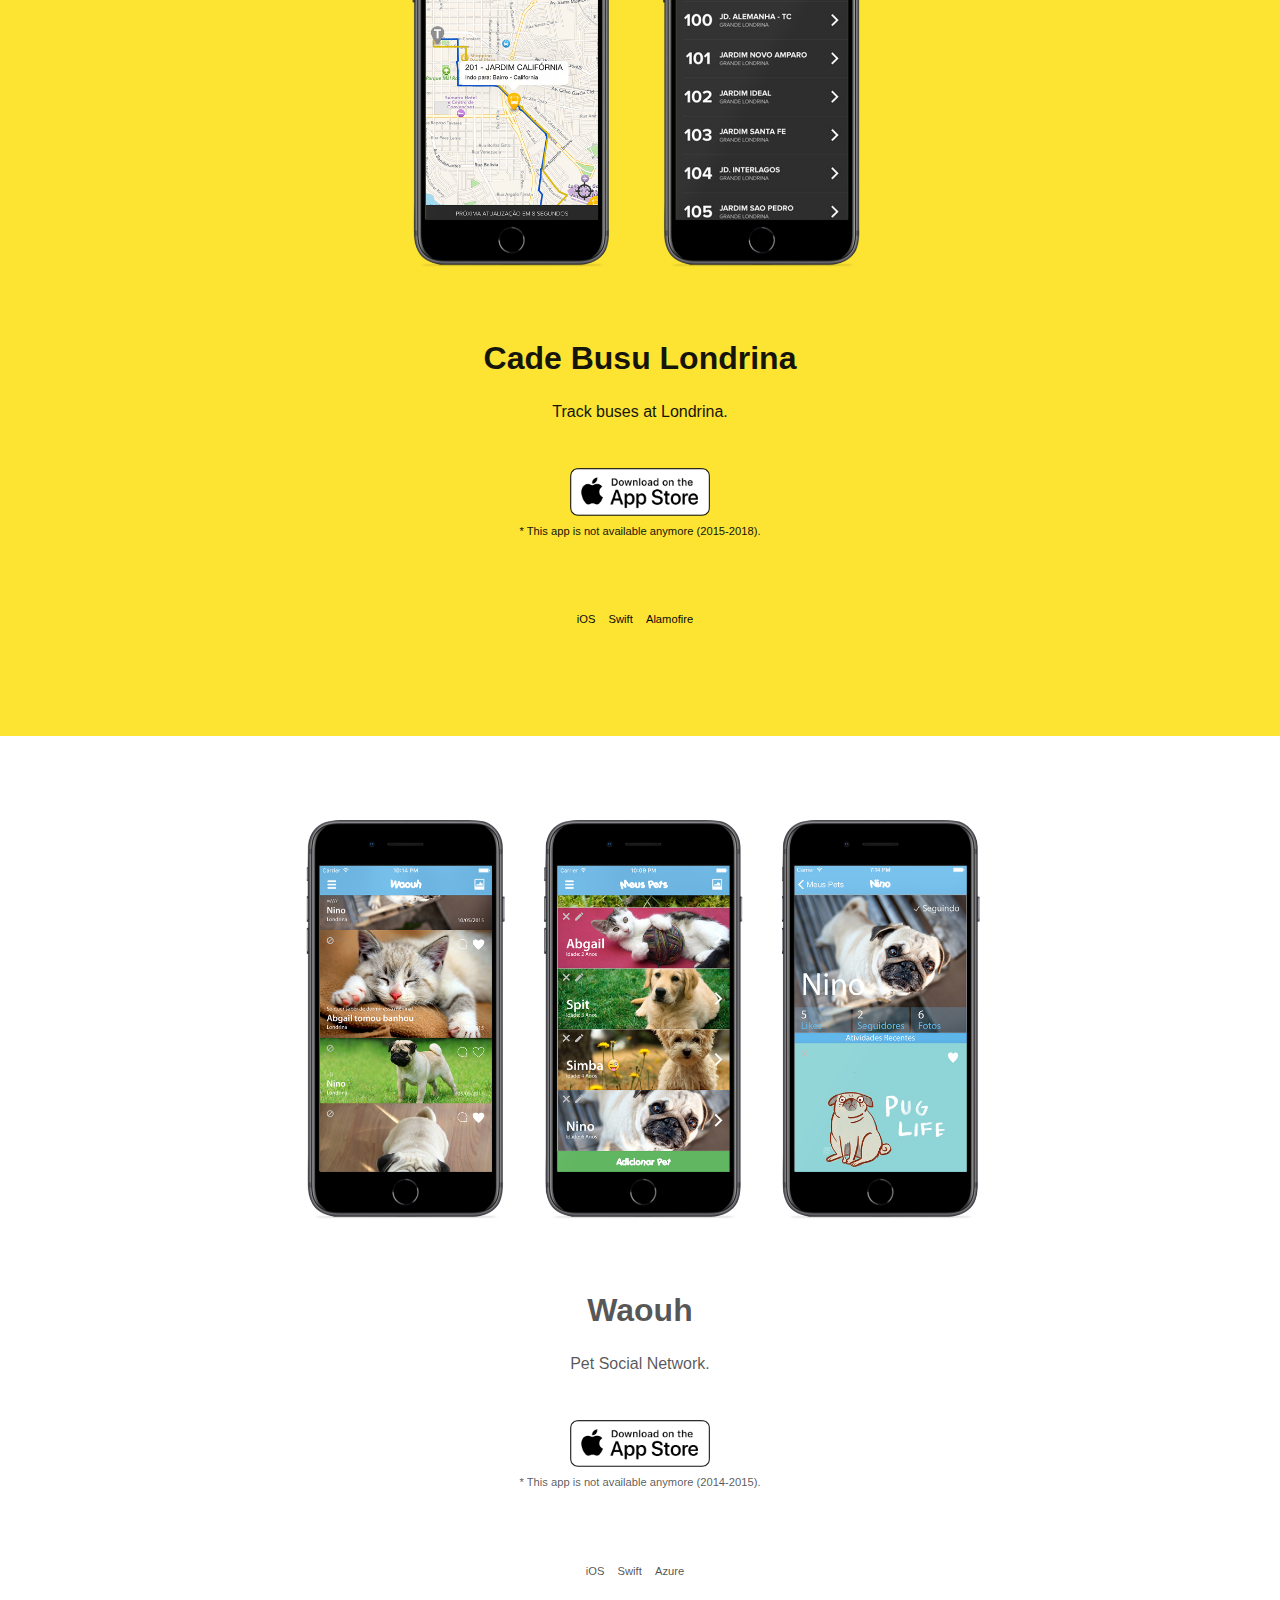
==== commit 3b3cab05: "Mudanca de nome para VestibulApp" ====
--- a/index.html
+++ b/index.html
@@ -24,13 +24,6 @@
                         <div class="has-text-weight-light title is-4 has-text-black" style="margin-top: 8px;">iOS Developer</div>
                     </h1>
                 </div>
-
-                <!-- Right side -->
-                <div class="level-right">
-                    <p class="level-item"><strong style="color: #fff !important;">Portfolio</strong></p>
-                    <p class="level-item"><a href="blog.html" style="color: #fff !important;">Blog</a></p>
-                    <p class="level-item"><a href="about.html" style="color: #fff !important;">About</a></p>
-                </div>
             </nav>
         </div>
     </section>
@@ -154,14 +147,14 @@
                         <img alt="Screenshots of EnemApp framed on iPhones" src="imagens/telas-enemapp.png">
                     </figure>
                     <section class="section has-text-centered">
-                        <p class="title is-3">EnemApp</p>
+                        <p class="title is-3">VestibulApp</p>
                         <div class="columns">
                             <div class="column is-offset-3 is-6">
                                 <p class="has-text-centered">Test your knowledge answering ENEM questions!</p>
                             </div>
                         </div>
                         <a href="https://apps.apple.com/br/app/enemapp/id933635032">
-                             <img alt="Download lillo on the App Store" class="download" src="imagens/appstore.png">
+                             <img alt="Download VestibulApp on the App Store" class="download" src="imagens/appstore.png">
                         </a>
                     </section>
                 </div>
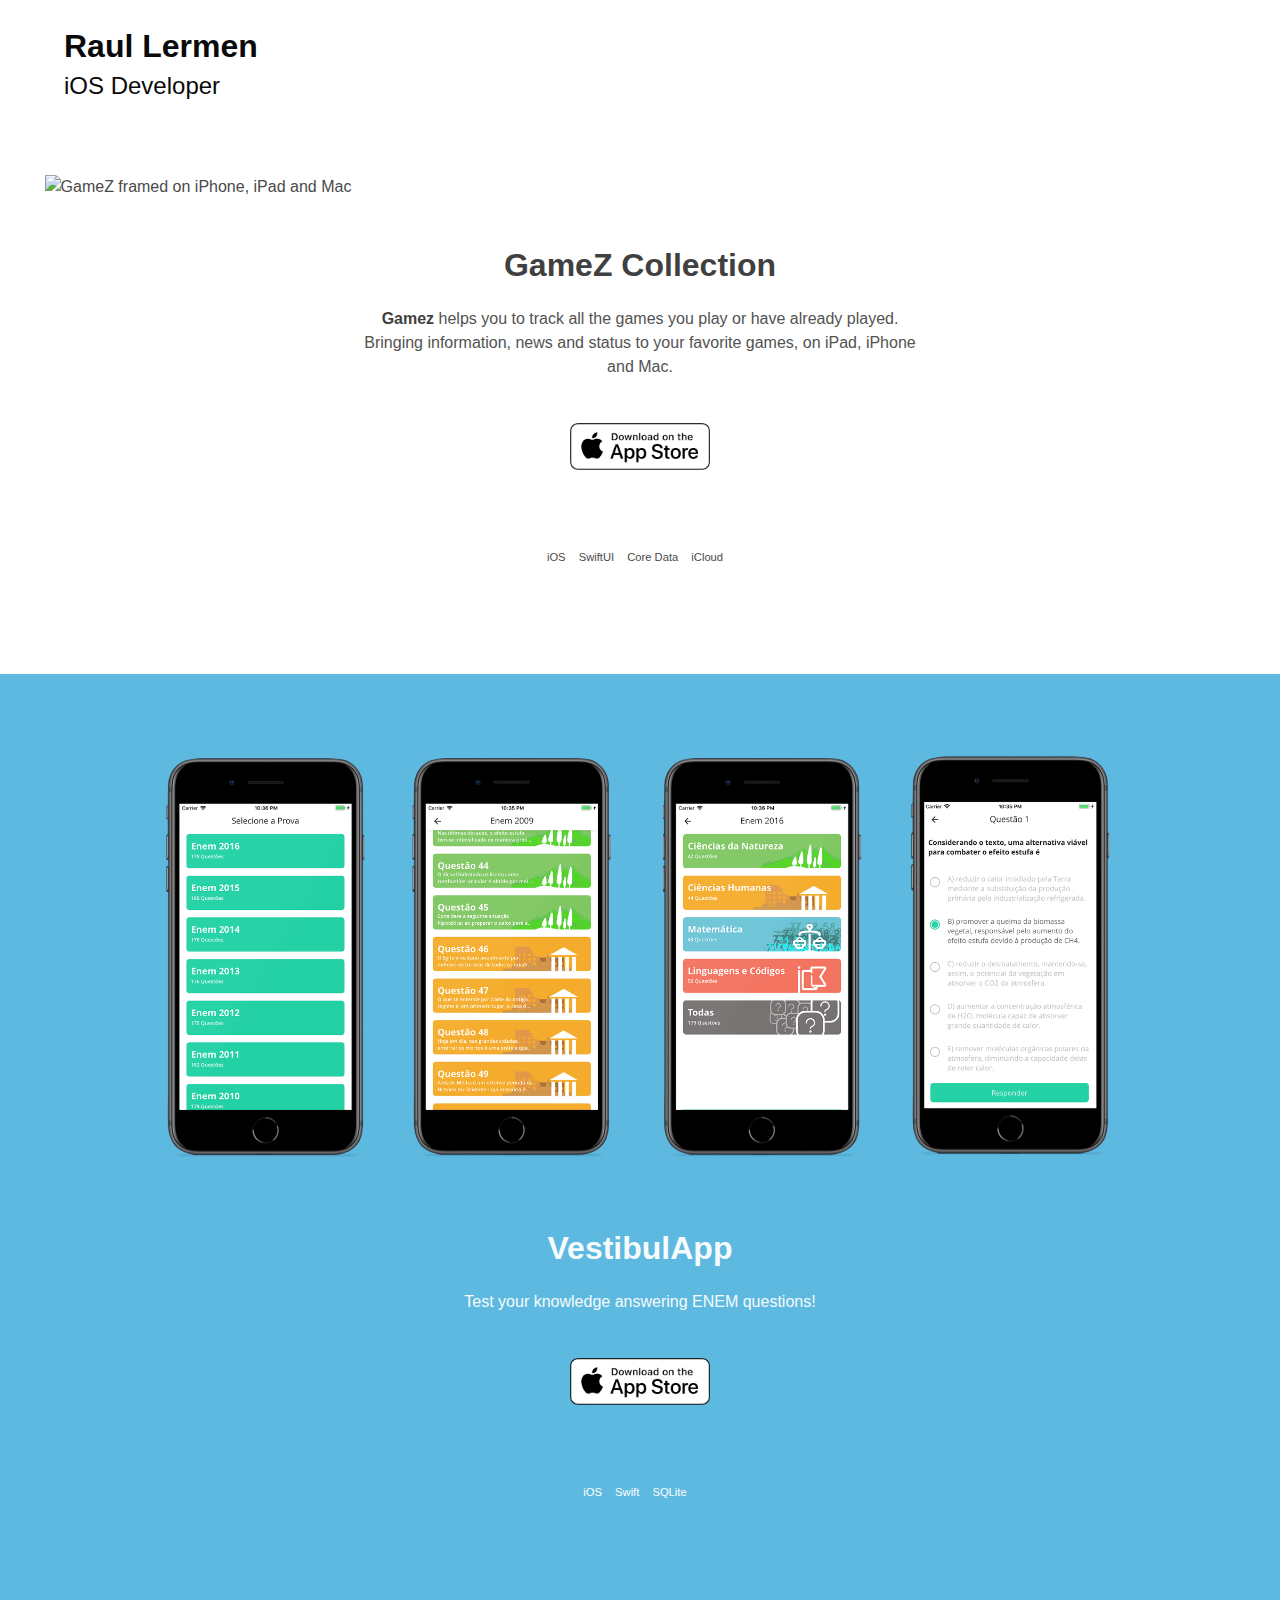
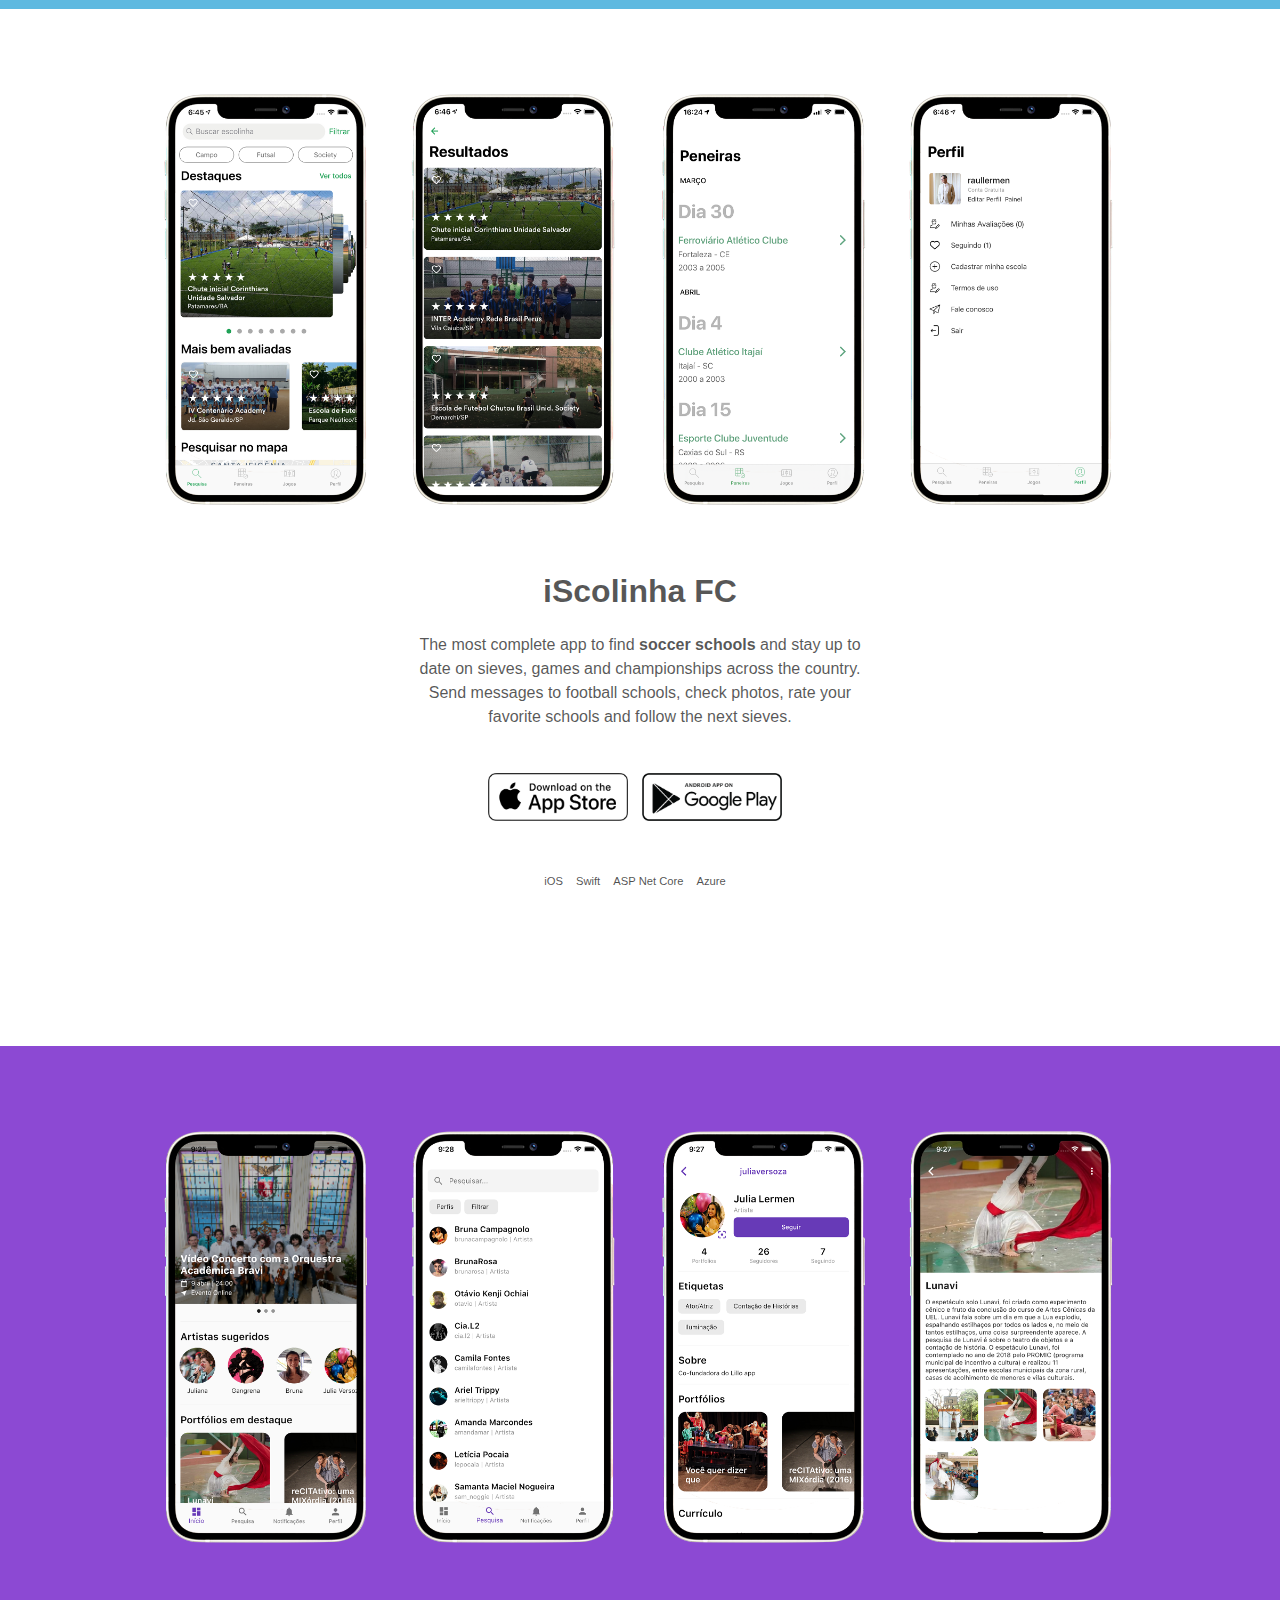
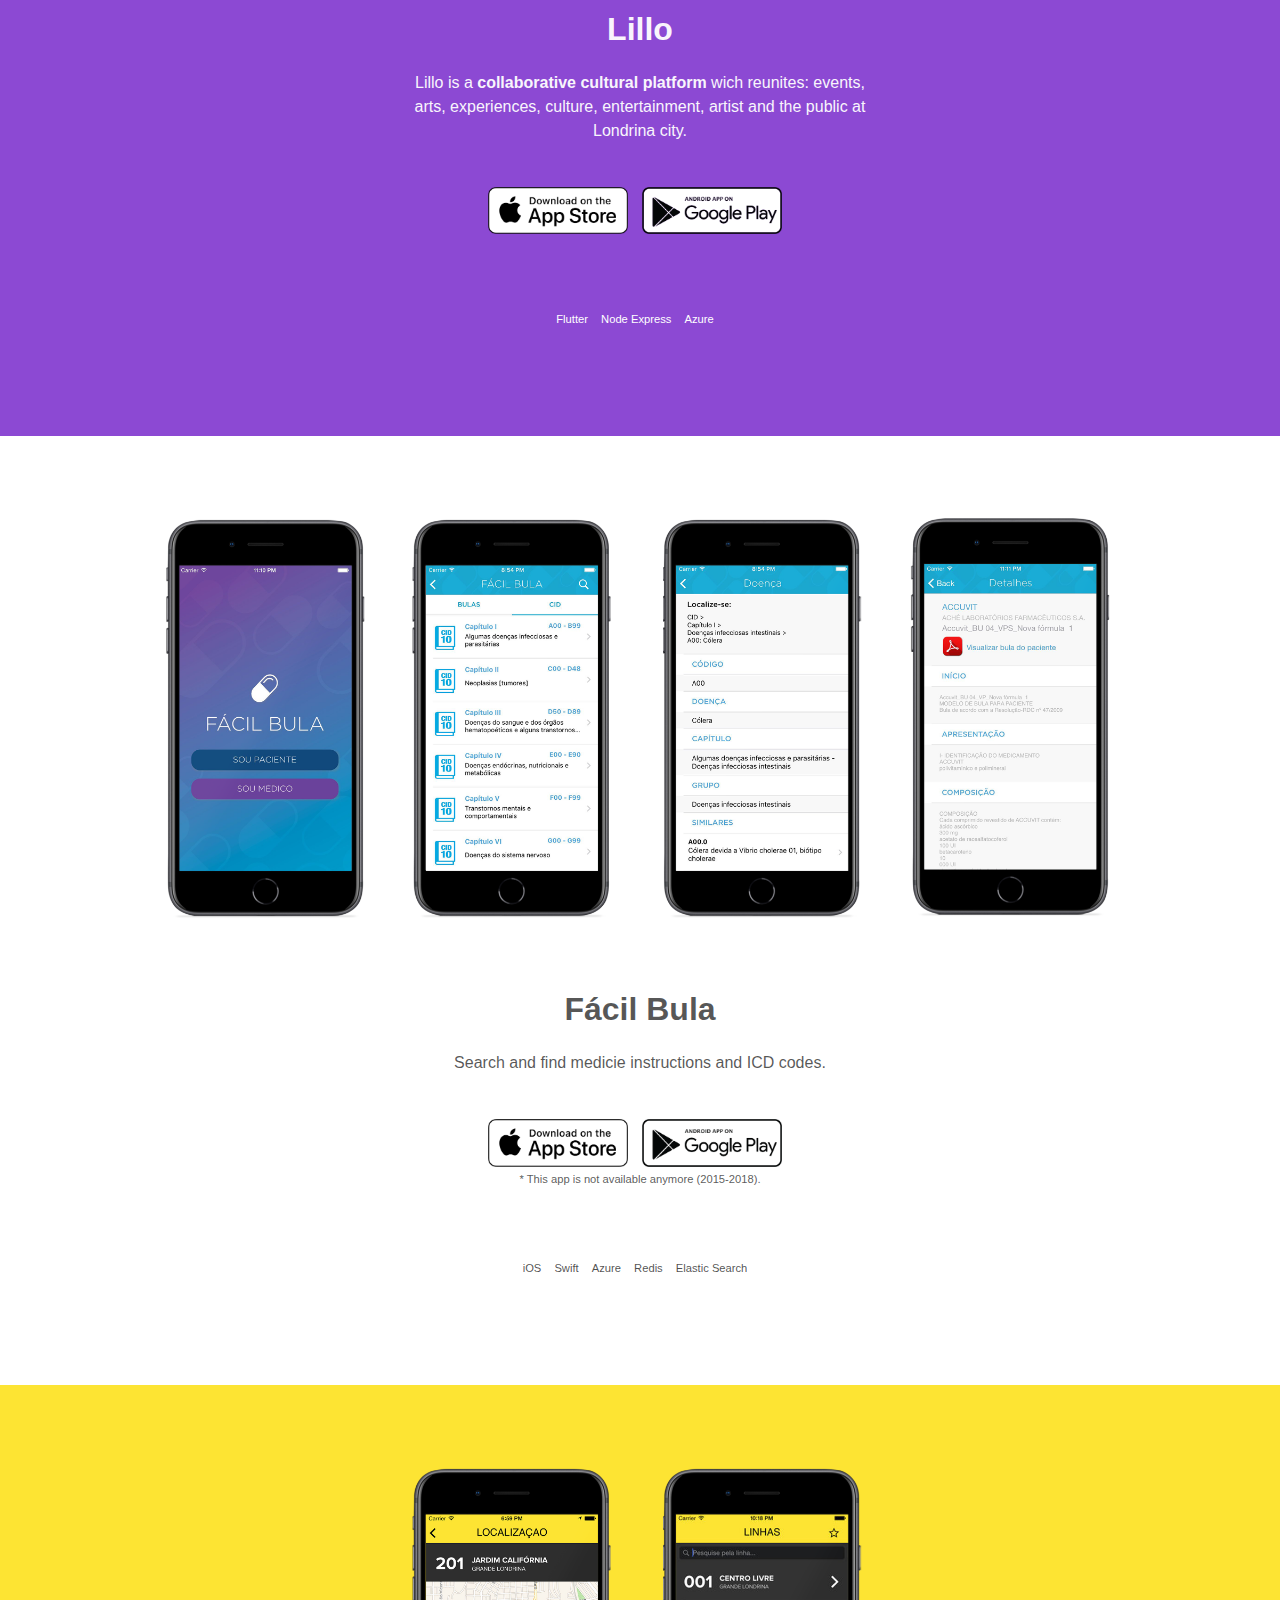
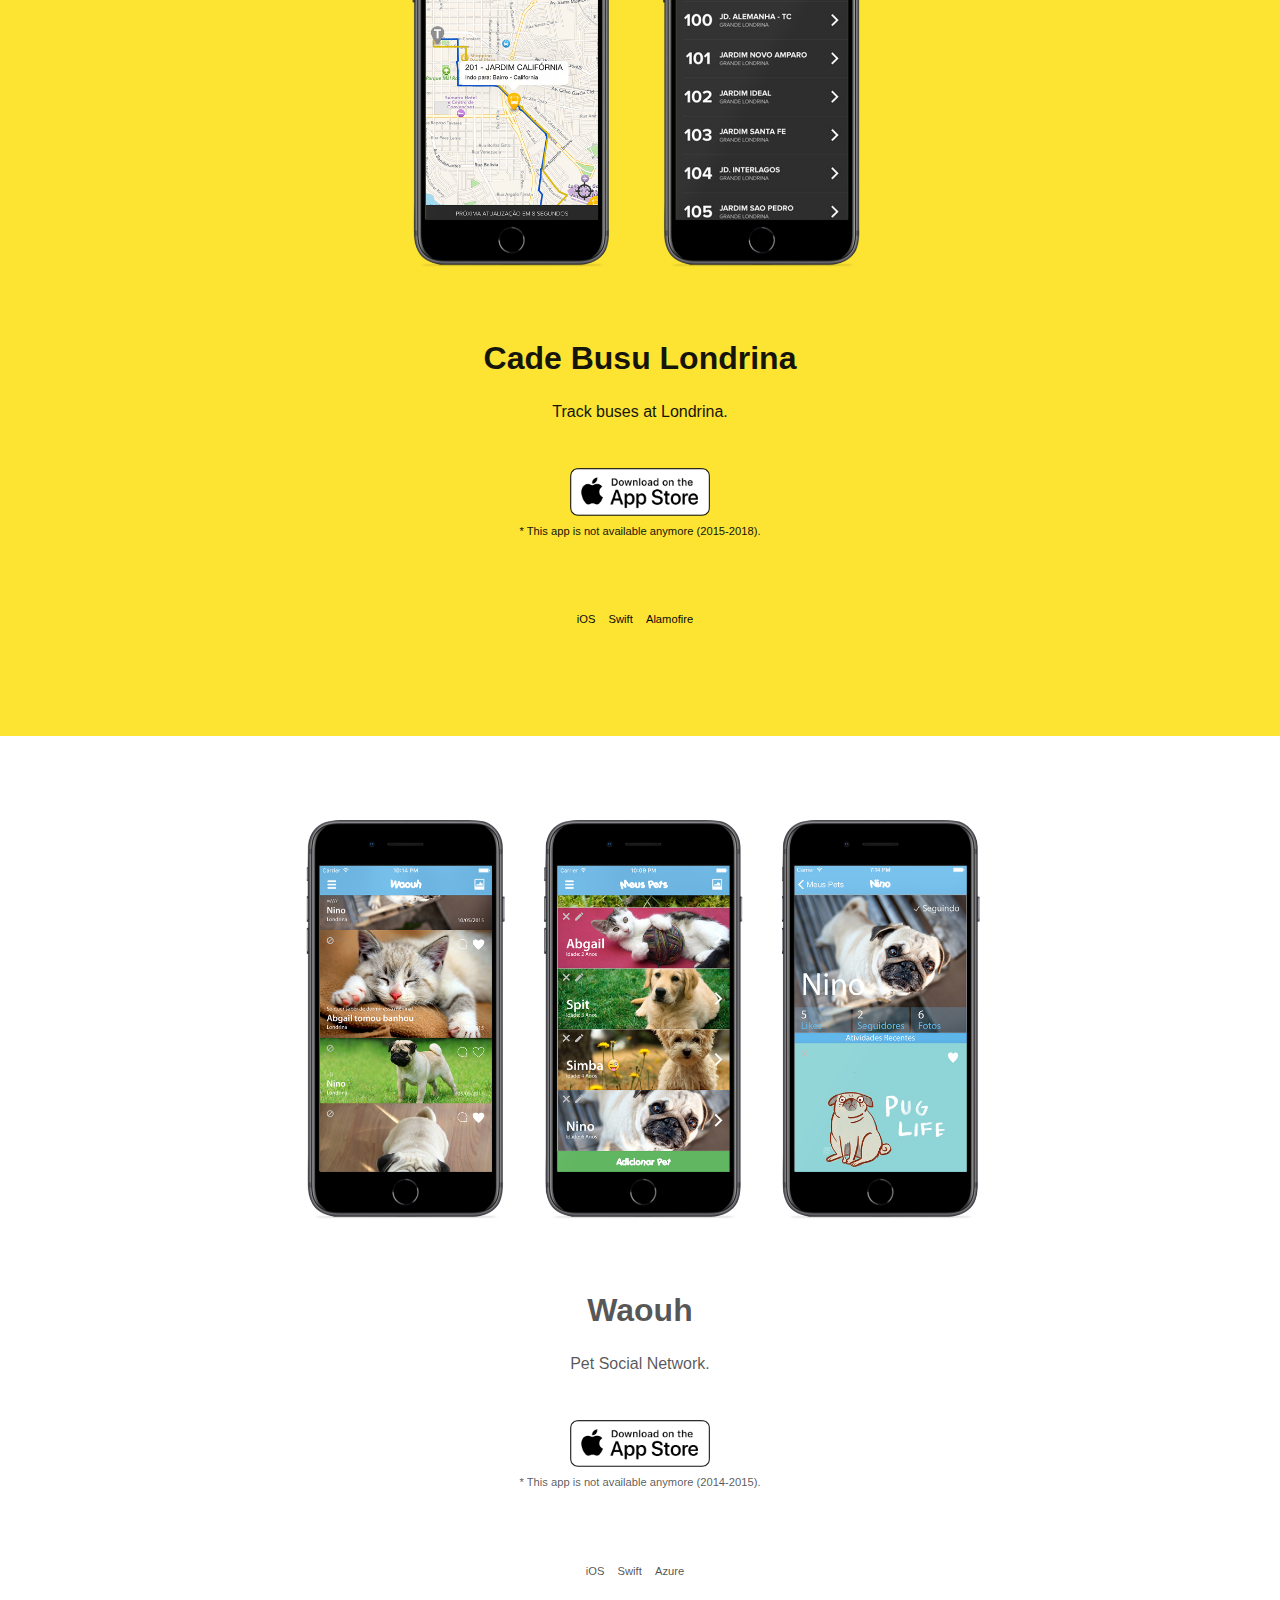
==== commit 6ec98637: "Alteração na ordem dos apps" ====
--- a/index.html
+++ b/index.html
@@ -60,40 +60,31 @@
         </div>
     </section>
 
-    <section class="hero is-primary" style="background-color: rgba(134, 63, 209, 0.95); padding-top: 0px;" id="lilloapp">
-        <div class="hero-body">
-            <div class="columns">
-                <div class="column is-10 is-offset-1">
-                    <figure class="image">
-                        <img alt="Screenshots of Lillo framed on iPhones" src="imagens/telas-lillo.png">
-                    </figure>
-                    <section class="section has-text-centered">
-                        <p class="title is-3">Lillo</p>
-                        <div class="columns">
-                            <div class="column is-offset-3 is-6">
-                                <p class="has-text-centered">Lillo is a <strong>collaborative cultural platform</strong> wich reunites: events, arts, experiences, culture, entertainment, artist and the public at Londrina city.</p>
-                            </div>
-                        </div>
-                        <ul id="horizontal" class="project-tags">
-                            <li>
-                                <a href="https://apps.apple.com/us/app/lillo/id1437312137?ls=1">
-                                    <img alt="Download lillo on the App Store" class="download" src="imagens/appstore.png">
-                                </a>
-                            </li>
-                            <li>
-                                <a href="https://play.google.com/store/apps/details?id=com.actum">
-                                    <img alt="Download lillo on the App Store" class="download" src="imagens/googleplay.png">
-                                </a>
-                            </li>    
-                        </ul>
-                    </section>
-                </div>
-            </div>
-            <div class="section has-text-centered" style="padding-top: 0px; padding-bottom: 0px;">
-                <ul id="horizontal" class="project-tags">
-                    <li>Flutter</li>
-                    <li>Node Express</li>
-                    <li>Azure</li>
+    <section class="hero is-primary" style="background-color: rgba(85, 181, 222, 0.95); padding-top: 0px;" id="enemapp">
+        <div class="hero-body">
+            <div class="columns">
+                <div class="column is-10 is-offset-1">
+                    <figure class="image">
+                        <img alt="Screenshots of EnemApp framed on iPhones" src="imagens/telas-enemapp.png">
+                    </figure>
+                    <section class="section has-text-centered">
+                        <p class="title is-3">VestibulApp</p>
+                        <div class="columns">
+                            <div class="column is-offset-3 is-6">
+                                <p class="has-text-centered">Test your knowledge answering ENEM questions!</p>
+                            </div>
+                        </div>
+                        <a href="https://apps.apple.com/br/app/enemapp/id933635032">
+                             <img alt="Download VestibulApp on the App Store" class="download" src="imagens/appstore.png">
+                        </a>
+                    </section>
+                </div>
+            </div>
+            <div class="section has-text-centered" style="padding-top: 0px; padding-bottom: 0px;">
+                <ul id="horizontal" class="project-tags">
+                    <li>iOS</li>
+                    <li>Swift</li>
+                    <li>SQLite</li>
                 </ul>
             </div>
         </div>
@@ -139,31 +130,40 @@
         </div>
     </section>
 
-    <section class="hero is-primary" style="background-color: rgba(85, 181, 222, 0.95); padding-top: 0px;" id="enemapp">
-        <div class="hero-body">
-            <div class="columns">
-                <div class="column is-10 is-offset-1">
-                    <figure class="image">
-                        <img alt="Screenshots of EnemApp framed on iPhones" src="imagens/telas-enemapp.png">
-                    </figure>
-                    <section class="section has-text-centered">
-                        <p class="title is-3">VestibulApp</p>
-                        <div class="columns">
-                            <div class="column is-offset-3 is-6">
-                                <p class="has-text-centered">Test your knowledge answering ENEM questions!</p>
-                            </div>
-                        </div>
-                        <a href="https://apps.apple.com/br/app/enemapp/id933635032">
-                             <img alt="Download VestibulApp on the App Store" class="download" src="imagens/appstore.png">
-                        </a>
-                    </section>
-                </div>
-            </div>
-            <div class="section has-text-centered" style="padding-top: 0px; padding-bottom: 0px;">
-                <ul id="horizontal" class="project-tags">
-                    <li>iOS</li>
-                    <li>Swift</li>
-                    <li>SQLite</li>
+    <section class="hero is-primary" style="background-color: rgba(134, 63, 209, 0.95); padding-top: 0px;" id="lilloapp">
+        <div class="hero-body">
+            <div class="columns">
+                <div class="column is-10 is-offset-1">
+                    <figure class="image">
+                        <img alt="Screenshots of Lillo framed on iPhones" src="imagens/telas-lillo.png">
+                    </figure>
+                    <section class="section has-text-centered">
+                        <p class="title is-3">Lillo</p>
+                        <div class="columns">
+                            <div class="column is-offset-3 is-6">
+                                <p class="has-text-centered">Lillo is a <strong>collaborative cultural platform</strong> wich reunites: events, arts, experiences, culture, entertainment, artist and the public at Londrina city.</p>
+                            </div>
+                        </div>
+                        <ul id="horizontal" class="project-tags">
+                            <li>
+                                <a href="https://apps.apple.com/us/app/lillo/id1437312137?ls=1">
+                                    <img alt="Download on the App Store" class="download" src="imagens/appstore.png">
+                                </a>
+                            </li>
+                            <li>
+                                <a href="https://play.google.com/store/apps/details?id=com.actum">
+                                    <img alt="Download on the App Store" class="download" src="imagens/googleplay.png">
+                                </a>
+                            </li>    
+                        </ul>
+                    </section>
+                </div>
+            </div>
+            <div class="section has-text-centered" style="padding-top: 0px; padding-bottom: 0px;">
+                <ul id="horizontal" class="project-tags">
+                    <li>Flutter</li>
+                    <li>Node Express</li>
+                    <li>Azure</li>
                 </ul>
             </div>
         </div>
@@ -186,12 +186,12 @@
                         <ul id="horizontal" class="project-tags" style="padding-top: 0px; padding-bottom: 0px;">
                             <li>
                                 <a href="">
-                                    <img alt="Download FacilBula on the App Store" class="download" src="imagens/appstore.png">
+                                    <img alt="Download on the App Store" class="download" src="imagens/appstore.png">
                                 </a>
                             </li>
                             <li>
                                 <a href="">
-                                    <img alt="Download FacilBula on the App Store" class="download" src="imagens/googleplay.png">
+                                    <img alt="Download on the App Store" class="download" src="imagens/googleplay.png">
                                 </a>
                             </li>    
                         </ul>
@@ -226,7 +226,7 @@
                             </div>
                         </div>
                         <a href="">
-                             <img alt="Download lillo on the App Store" class="download" src="imagens/appstore.png">
+                             <img alt="Download on the App Store" class="download" src="imagens/appstore.png">
                         </a>
                         <p class="project-tags has-text-black">* This app is not available anymore (2015-2018).</p>
                     </section>
@@ -257,7 +257,7 @@
                             </div>
                         </div>
                         <a href="">
-                             <img alt="Download lillo on the App Store" class="download" src="imagens/appstore.png">
+                             <img alt="Download on the App Store" class="download" src="imagens/appstore.png">
                         </a>
                         <p class="project-tags">* This app is not available anymore (2014-2015).</p>
                     </section>
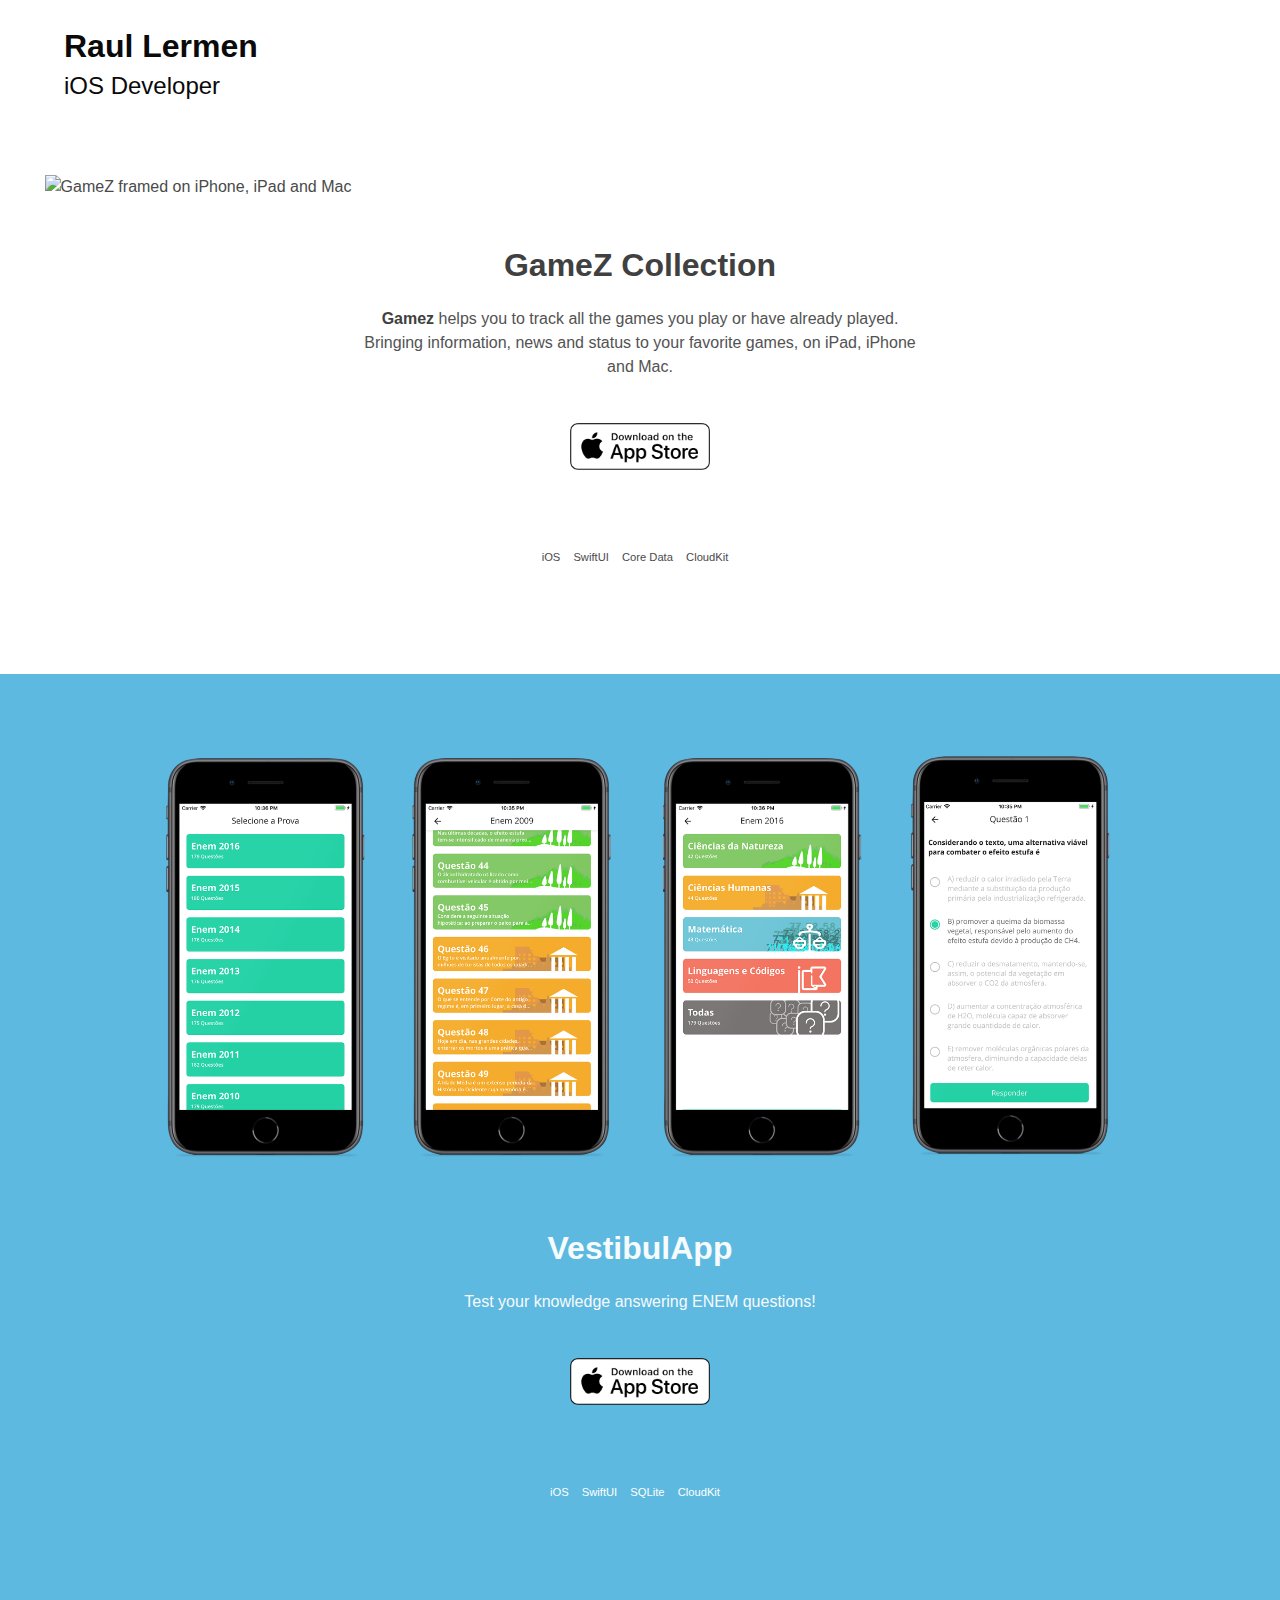
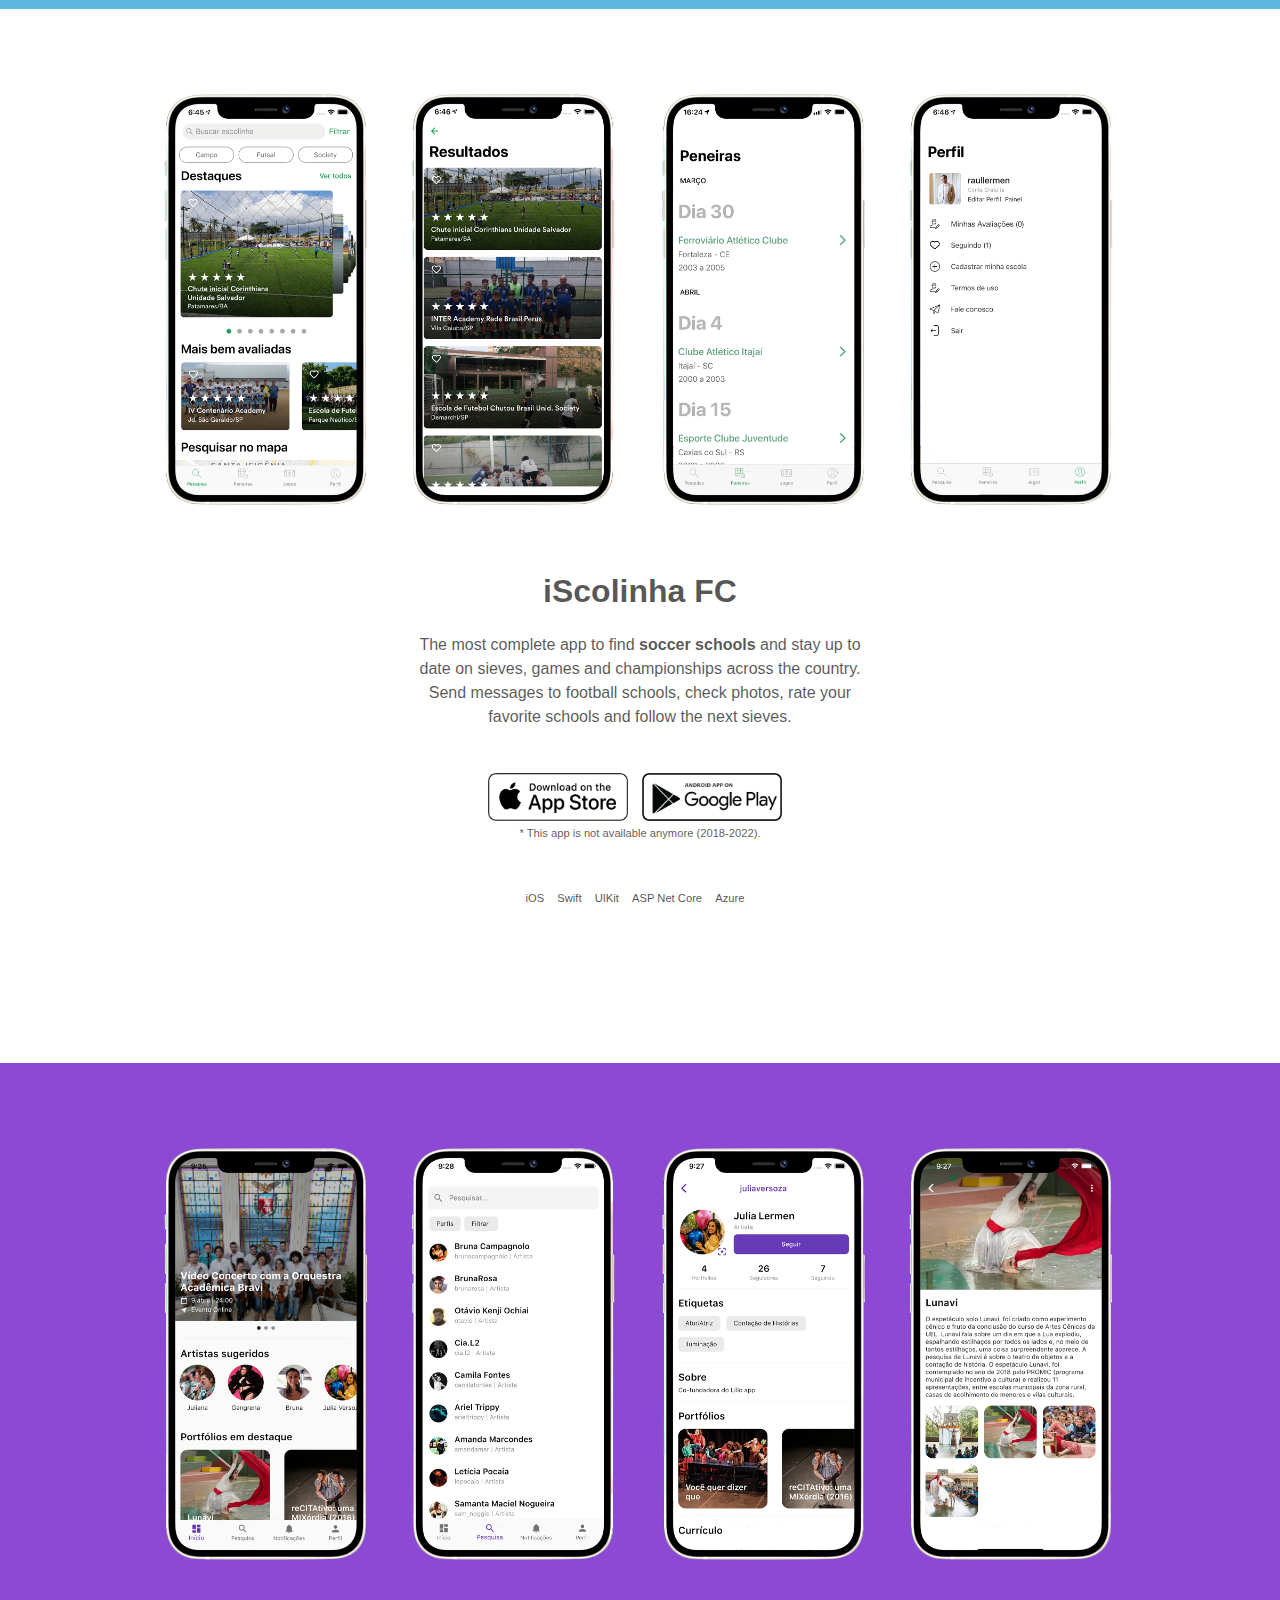
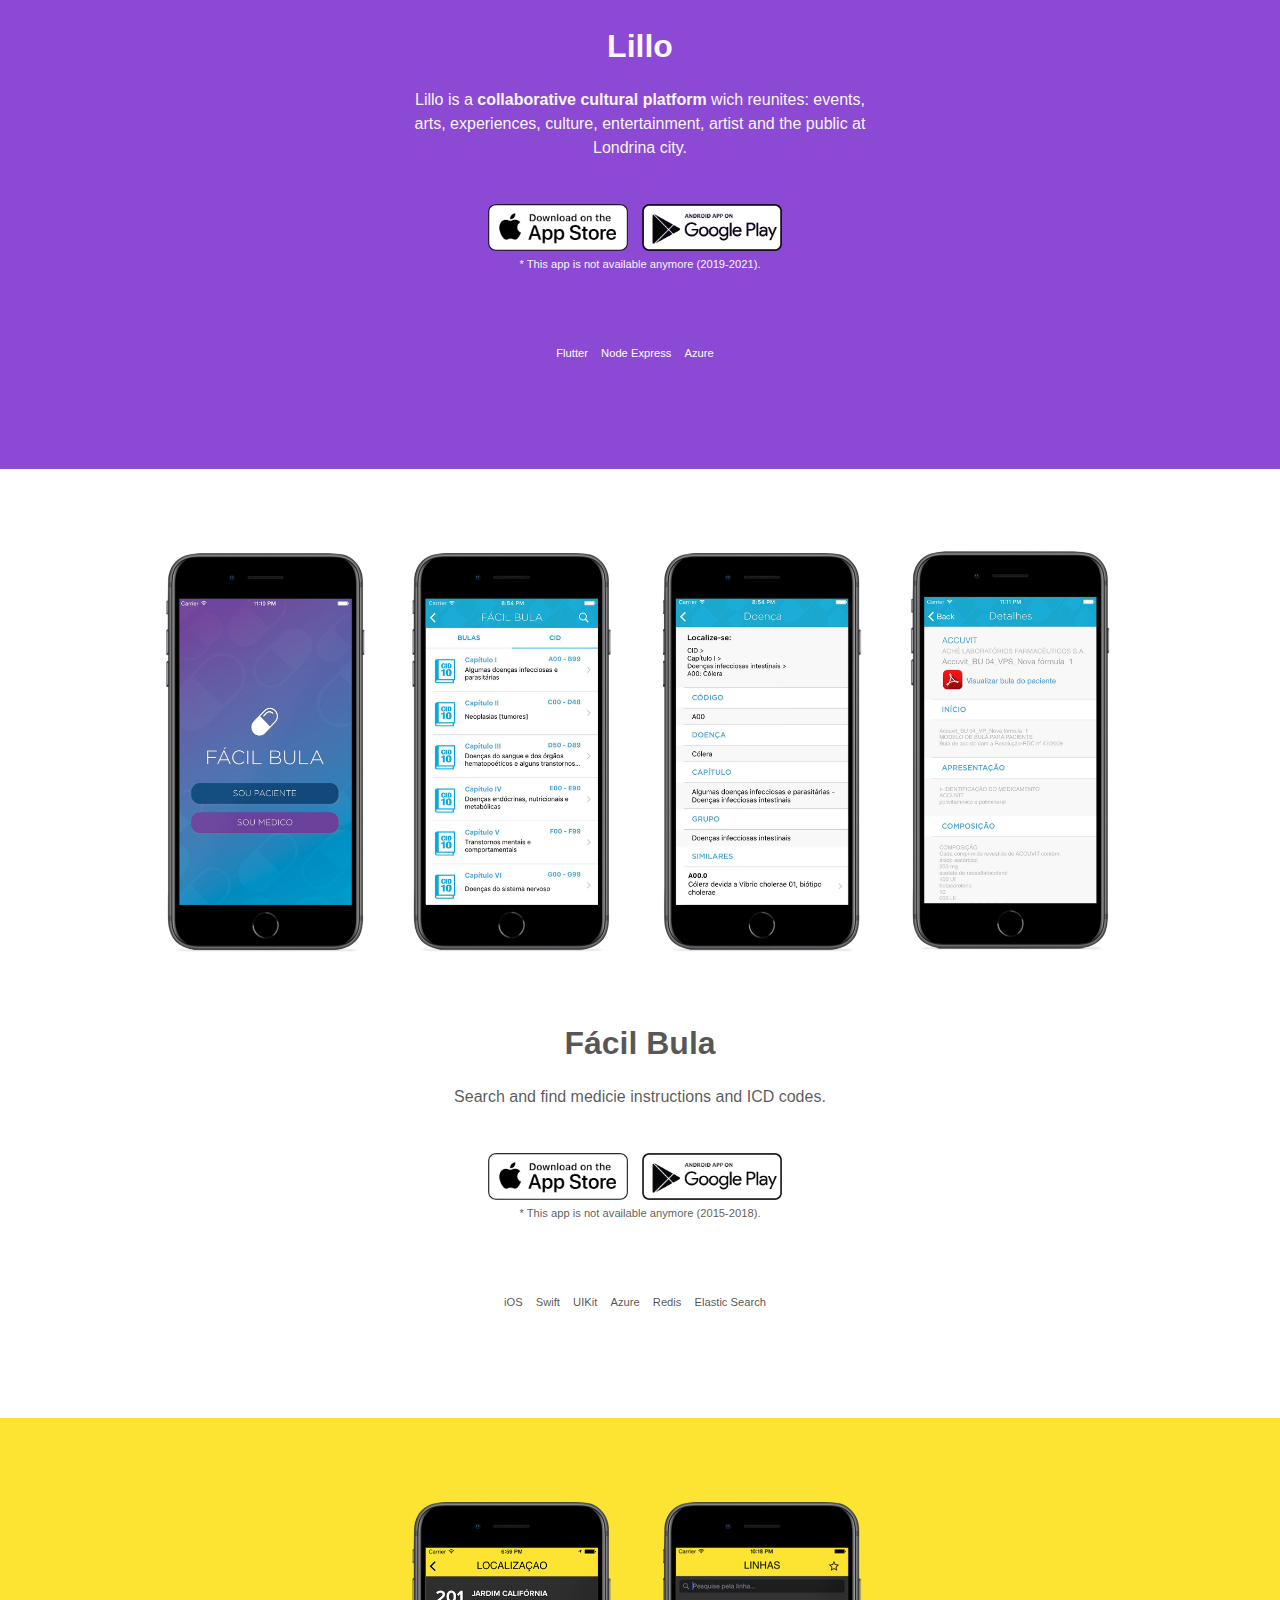
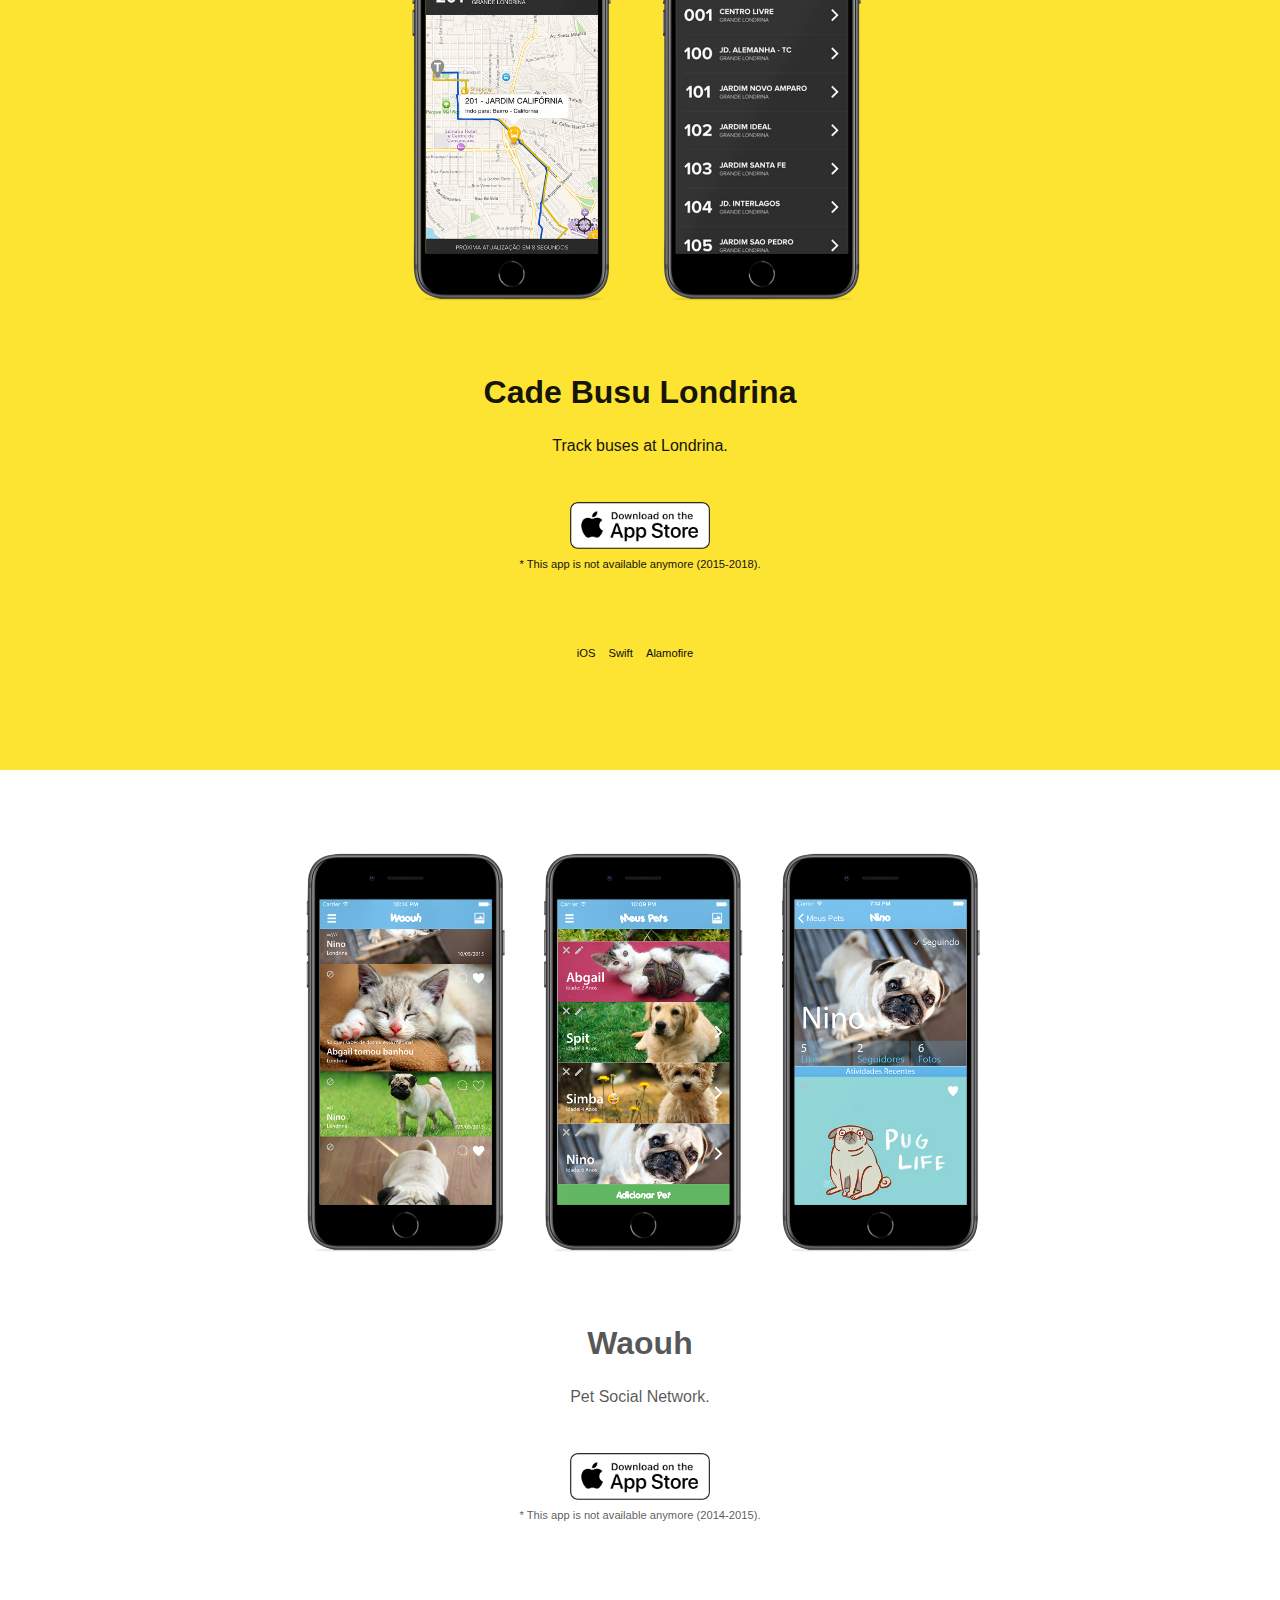
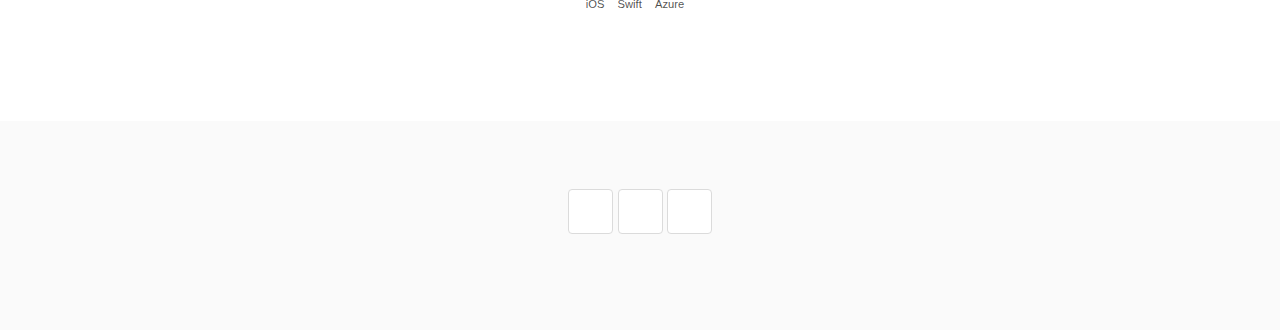
==== commit 893e4d8c: "Atualizacao de informações" ====
--- a/index.html
+++ b/index.html
@@ -54,7 +54,7 @@
 	                <li>iOS</li>
 	                <li>SwiftUI</li>
 	                <li>Core Data</li>
-	                <li>iCloud</li>
+	                <li>CloudKit</li>
                 </ul>
             </div>
         </div>
@@ -83,8 +83,9 @@
             <div class="section has-text-centered" style="padding-top: 0px; padding-bottom: 0px;">
                 <ul id="horizontal" class="project-tags">
                     <li>iOS</li>
-                    <li>Swift</li>
+                    <li>SwiftUI</li>
                     <li>SQLite</li>
+                    <li>CloudKit</li>
                 </ul>
             </div>
         </div>
@@ -117,10 +118,12 @@
                                 </a>
                             </li>    
                         </ul>
+                        <p class="project-tags">* This app is not available anymore (2018-2022).</p>
                         <br><br>
                         <ul id="horizontal" class="project-tags">
                             <li>iOS</li>
                             <li>Swift</li>
+                            <li>UIKit</li>
                             <li>ASP Net Core</li>
                             <li>Azure</li>
                         </ul>
@@ -156,6 +159,7 @@
                                 </a>
                             </li>    
                         </ul>
+                        <p class="project-tags">* This app is not available anymore (2019-2021).</p>
                     </section>
                 </div>
             </div>
@@ -203,6 +207,7 @@
                 <ul id="horizontal" class="project-tags">
                     <li>iOS</li>
                     <li>Swift</li>
+                    <li>UIKit</li>
                     <li>Azure</li>
                     <li>Redis</li>
                     <li>Elastic Search</li>
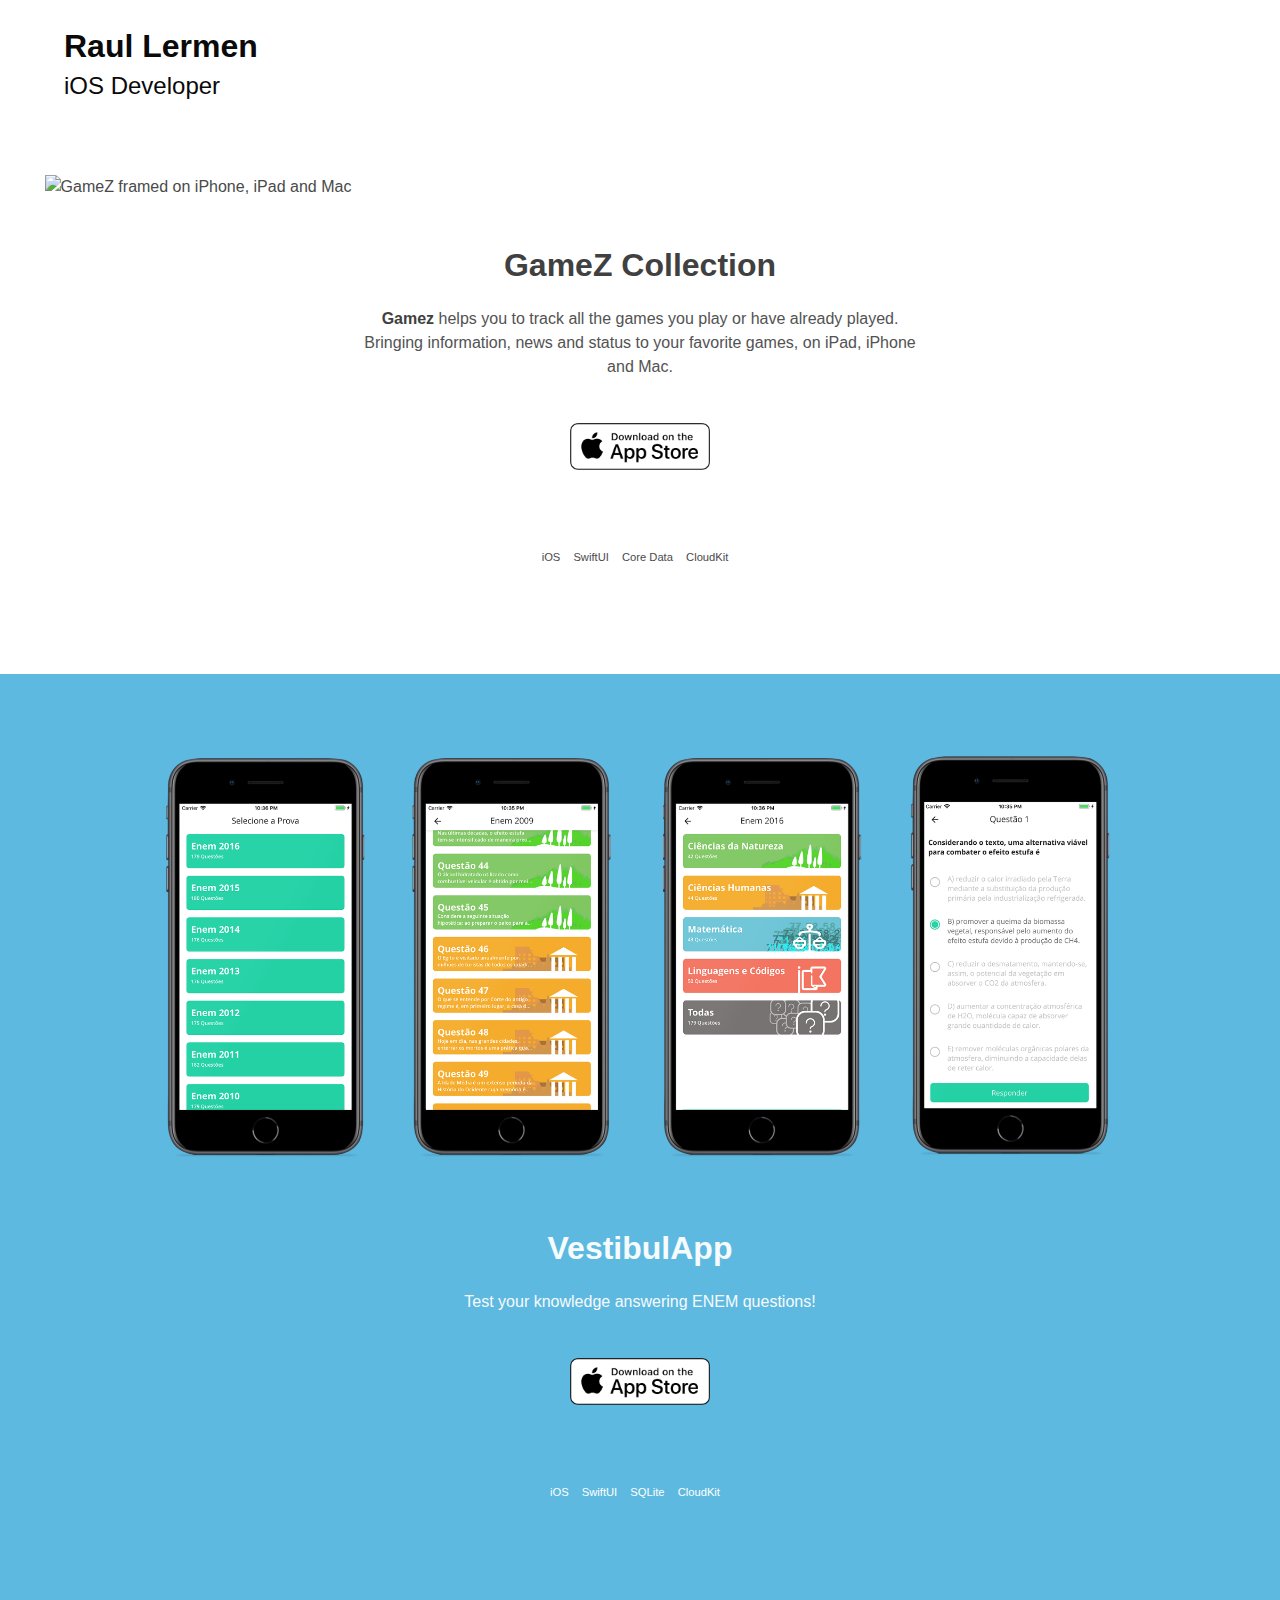
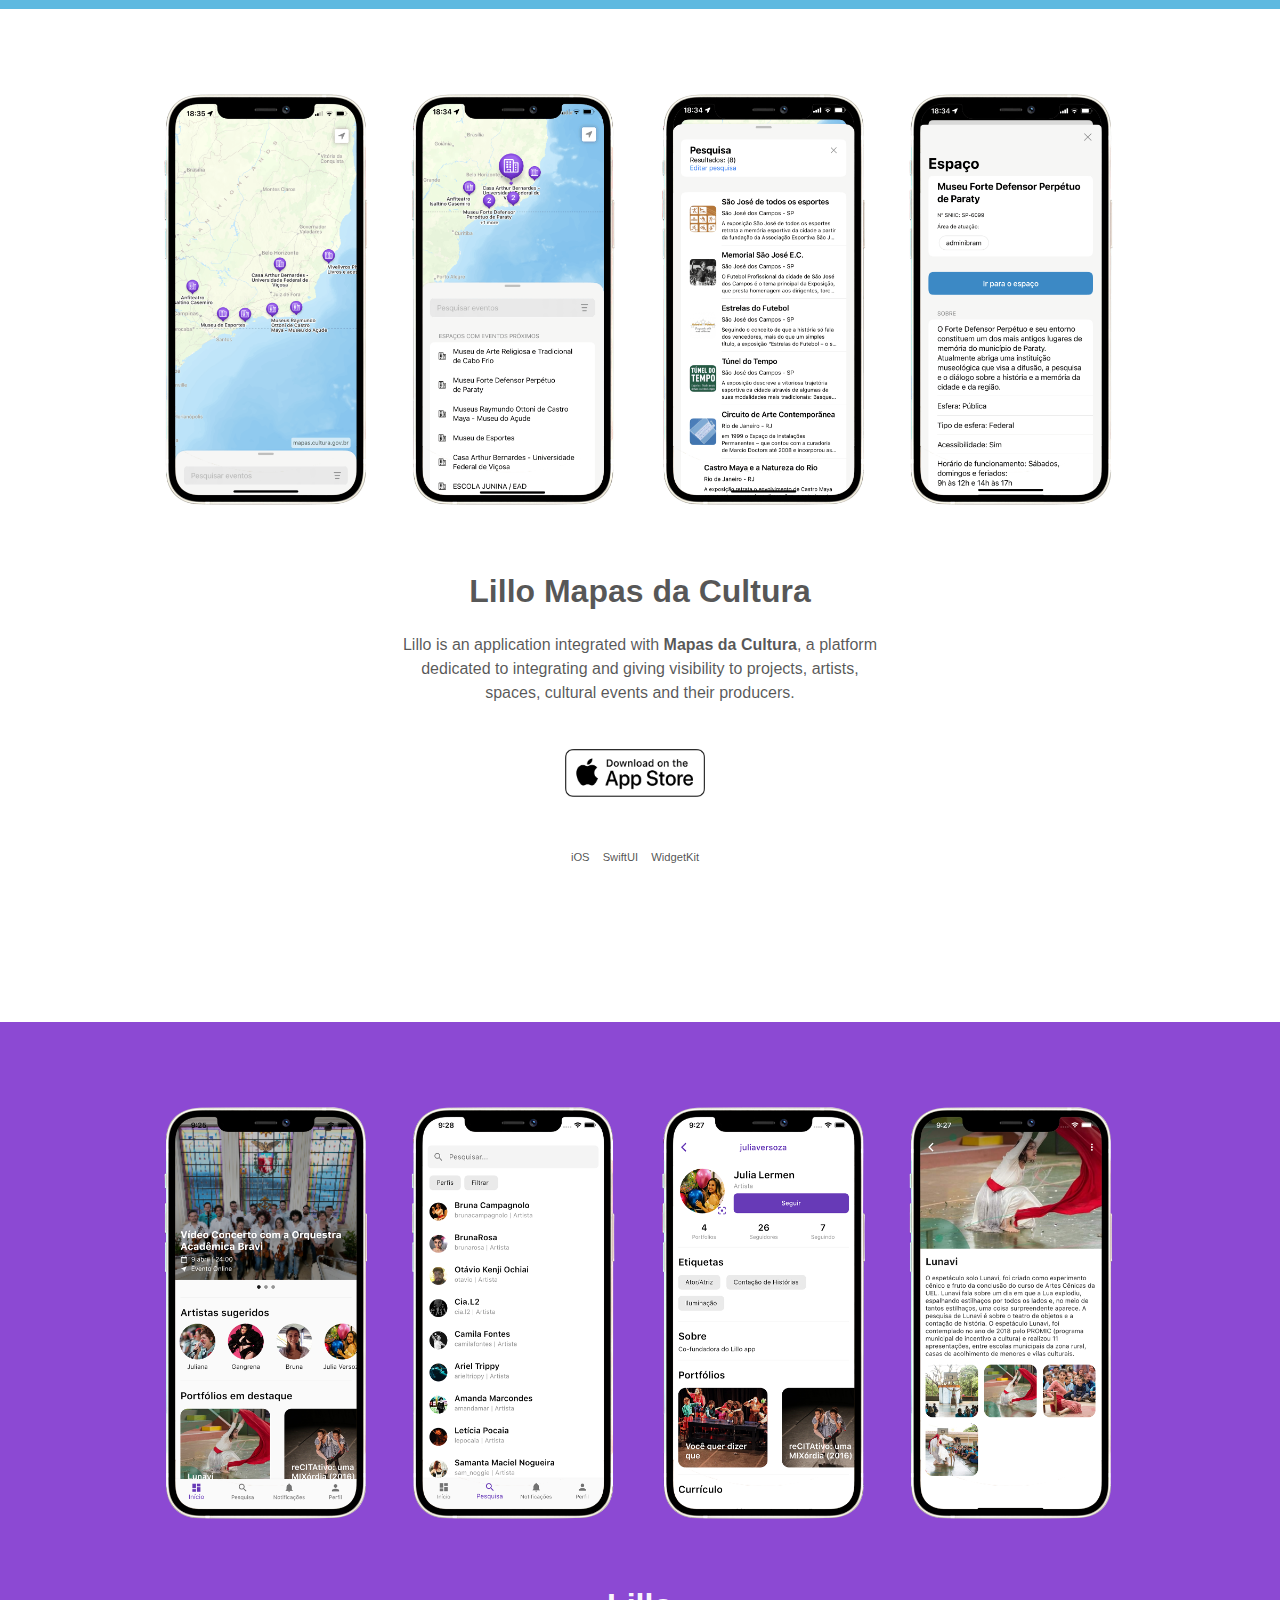
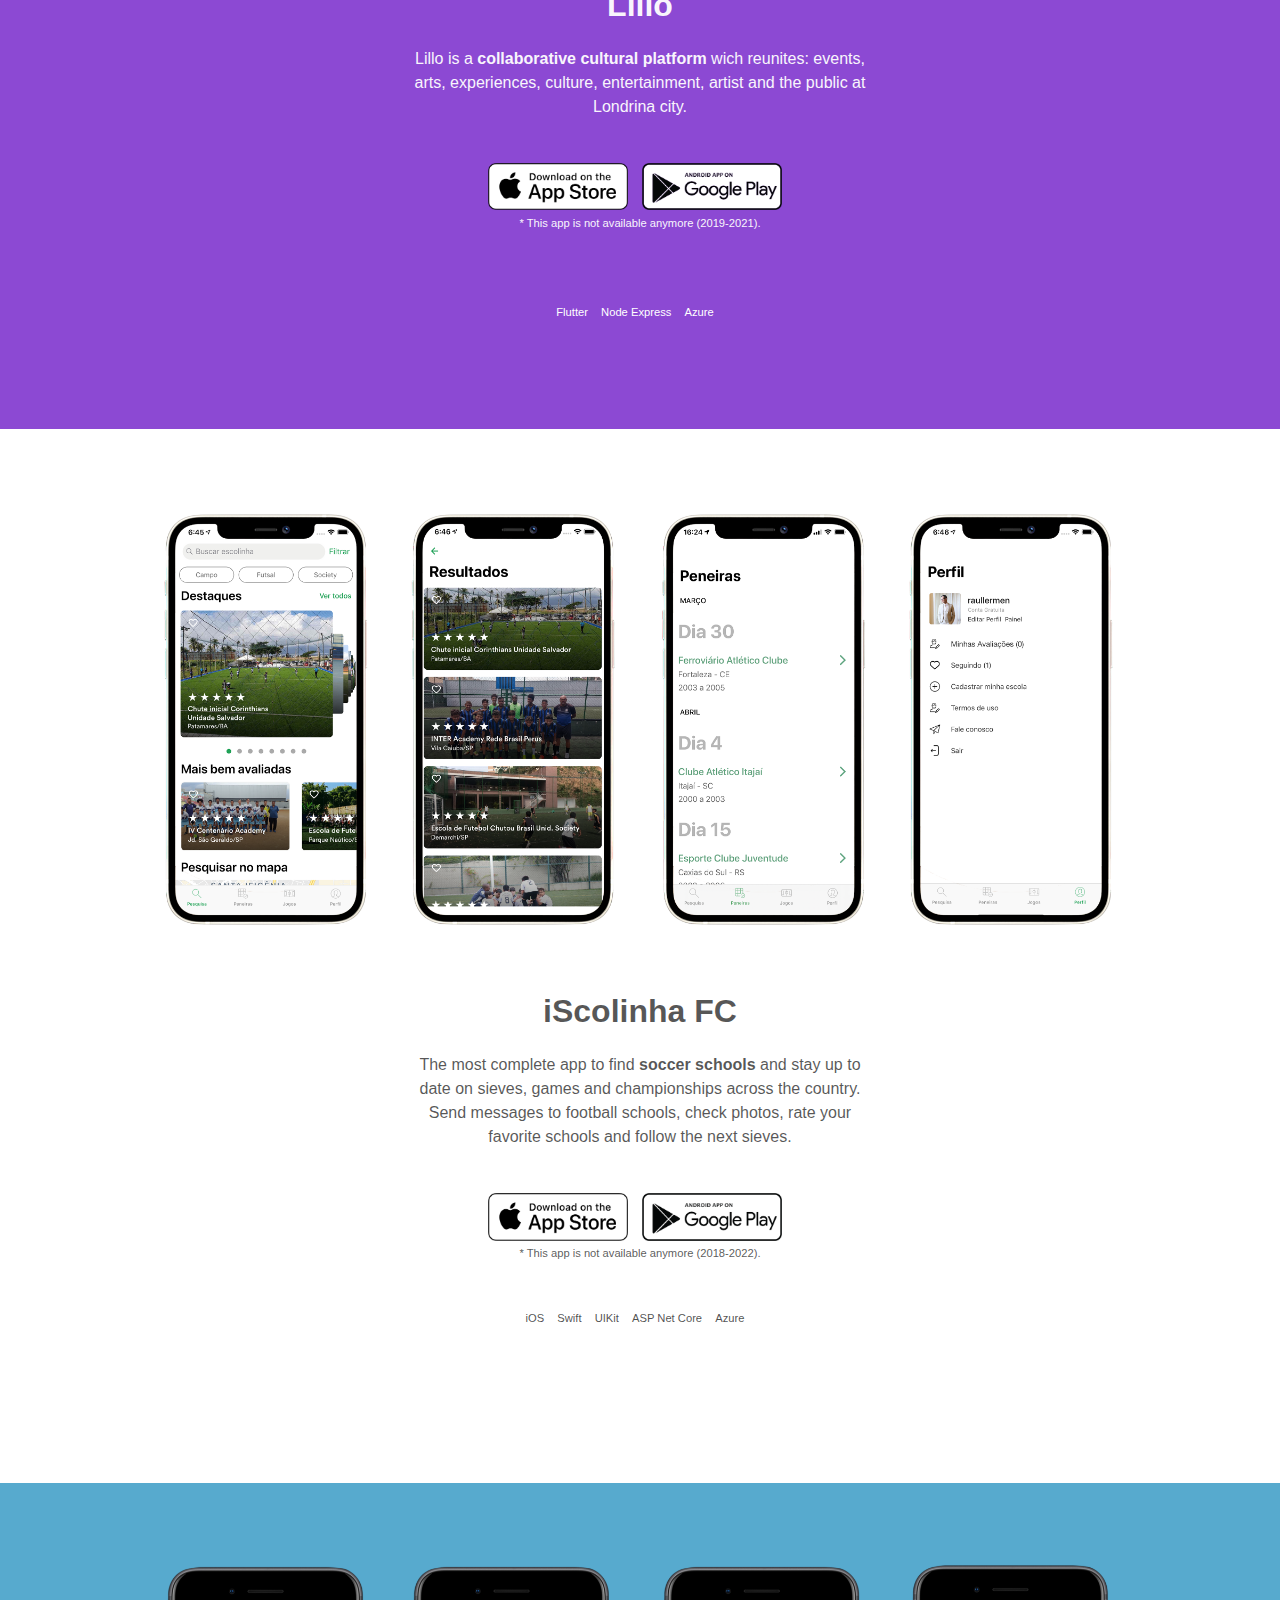
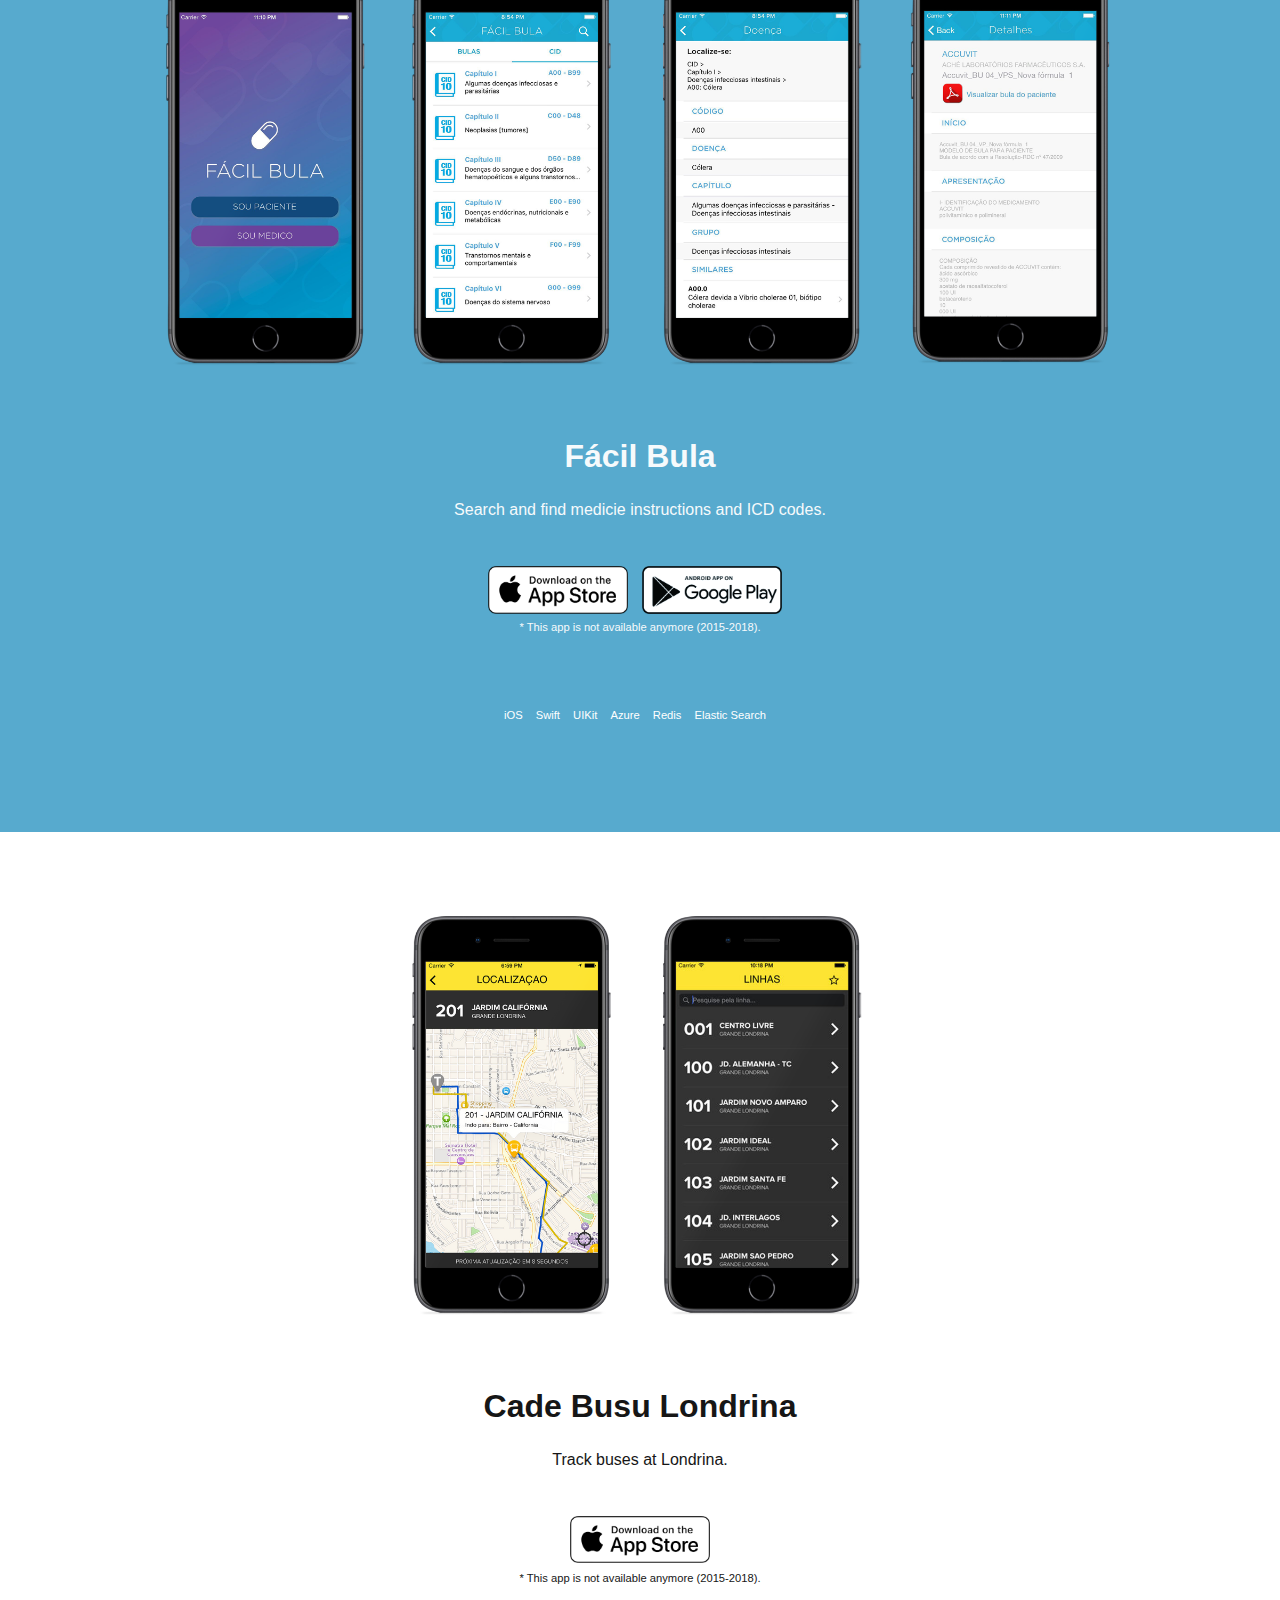
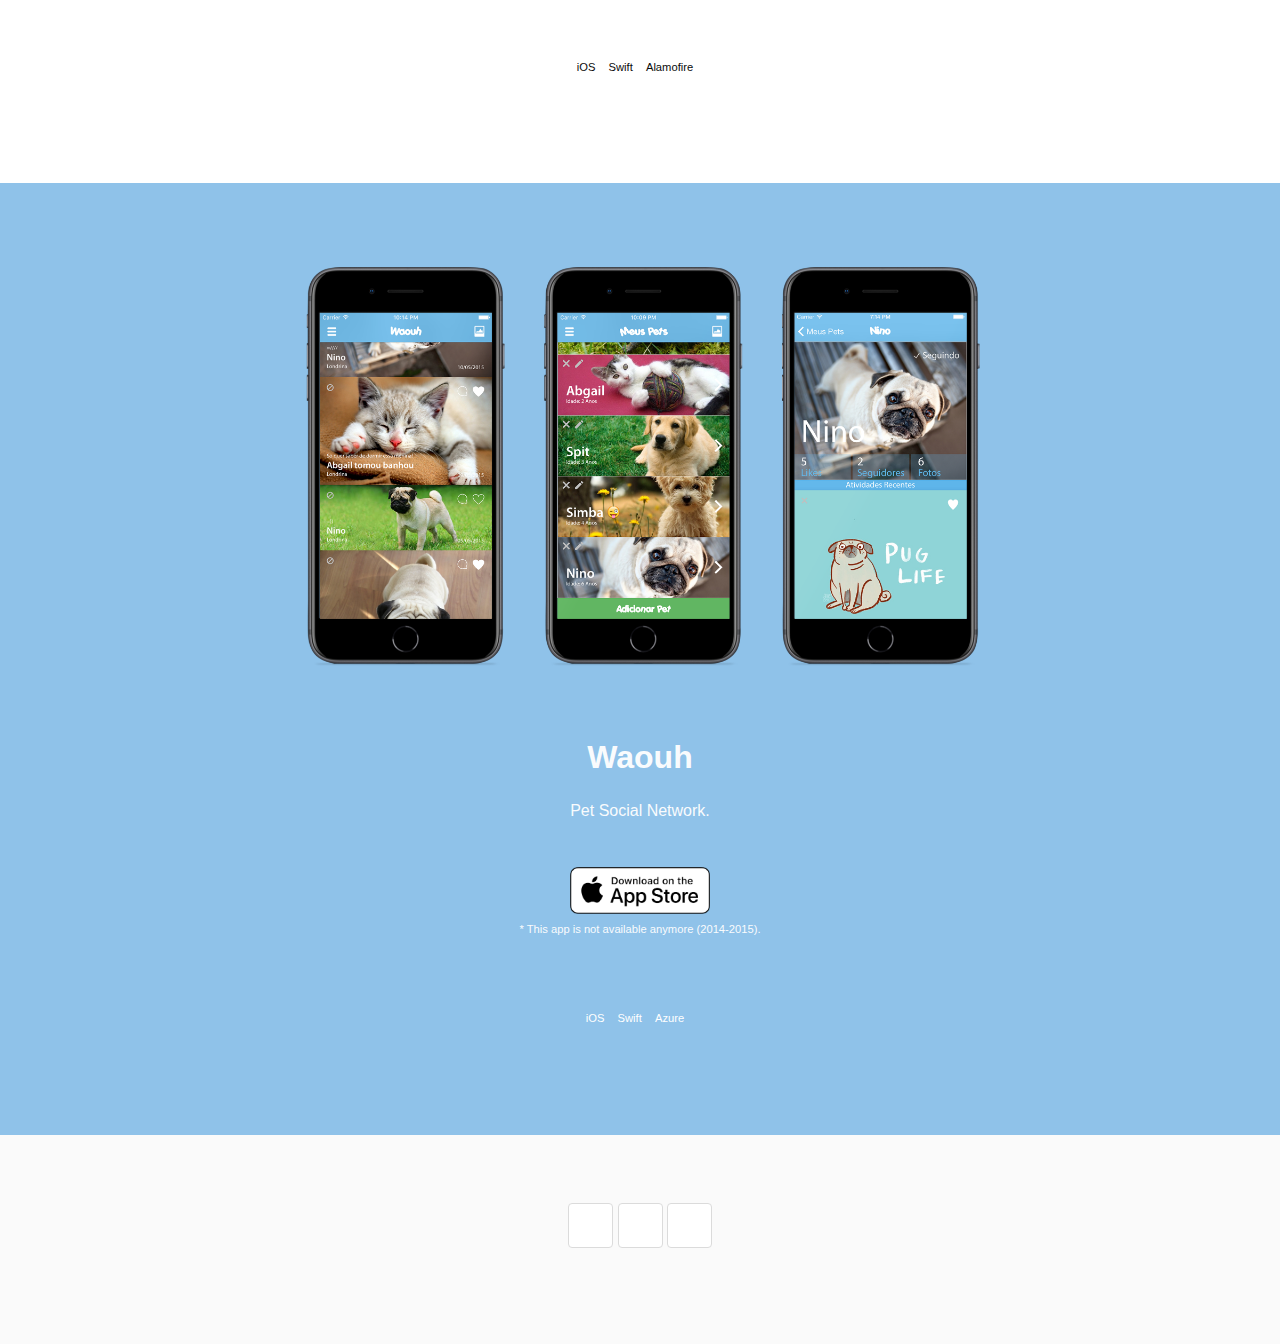
==== commit c9170eb5: "Atualizacao do site principal" ====
--- a/index.html
+++ b/index.html
@@ -60,6 +60,7 @@
         </div>
     </section>
 
+    <!-- background-color: rgba(85, 181, 222, 0.95) -->
     <section class="hero is-primary" style="background-color: rgba(85, 181, 222, 0.95); padding-top: 0px;" id="enemapp">
         <div class="hero-body">
             <div class="columns">
@@ -91,12 +92,88 @@
         </div>
     </section>
 
+    <!-- background-color: rgba(134, 63, 209, 0.95) -->
+    <section class="hero is-warning" style="background-color: #ffffff; padding-top: 0px;" id="lillomapscapp">
+        <div class="hero-body">
+            <div class="columns">
+                <div class="column is-10 is-offset-1">
+                    <figure class="image">
+                        <img alt="Lillo Mapas da Cultura app screenshots" src="imagens/telas-lillomaps.png">
+                    </figure>
+                    <section class="section has-text-centered">
+                        <p class="title is-3">Lillo Mapas da Cultura</p>
+                        <div class="columns">
+                            <div class="column is-offset-3 is-6">
+                                <p class="has-text-centered">Lillo is an application integrated with <strong>Mapas da Cultura</strong>, a platform dedicated to integrating and giving visibility to projects, artists, spaces, cultural events and their producers.</p>
+                            </div>
+                        </div>
+                         <ul id="horizontal" class="project-tags" style="padding-top: 0px; padding-bottom: 0px;">
+                            <li>
+                                <a href="https://apps.apple.com/us/app/lillo-mapas-da-cultura/id1644115760">
+                                    <img alt="Download iScolinhaFC on the App Store" class="download" src="imagens/appstore.png">
+                                </a>
+                            </li>
+                        </ul>
+                        <br><br>
+                        <ul id="horizontal" class="project-tags">
+                            <li>iOS</li>
+                            <li>SwiftUI</li>
+                            <li>WidgetKit</li>
+                        </ul>
+                    </section>
+                </div>
+            </div>
+        </div>
+    </section>
+
+    <!-- background-color: rgba(134, 63, 209, 0.95) -->
+    <section class="hero is-primary" style="background-color: rgba(134, 63, 209, 0.95); padding-top: 0px;" id="lilloapp">
+        <div class="hero-body">
+            <div class="columns">
+                <div class="column is-10 is-offset-1">
+                    <figure class="image">
+                        <img alt="Screenshots of Lillo framed on iPhones" src="imagens/telas-lillo.png">
+                    </figure>
+                    <section class="section has-text-centered">
+                        <p class="title is-3">Lillo</p>
+                        <div class="columns">
+                            <div class="column is-offset-3 is-6">
+                                <p class="has-text-centered">Lillo is a <strong>collaborative cultural platform</strong> wich reunites: events, arts, experiences, culture, entertainment, artist and the public at Londrina city.</p>
+                            </div>
+                        </div>
+                        <ul id="horizontal" class="project-tags">
+                            <li>
+                                <a href="https://apps.apple.com/us/app/lillo/id1437312137?ls=1">
+                                    <img alt="Download on the App Store" class="download" src="imagens/appstore.png">
+                                </a>
+                            </li>
+                            <li>
+                                <a href="https://play.google.com/store/apps/details?id=com.actum">
+                                    <img alt="Download on the App Store" class="download" src="imagens/googleplay.png">
+                                </a>
+                            </li>    
+                        </ul>
+                        <p class="project-tags">* This app is not available anymore (2019-2021).</p>
+                    </section>
+                </div>
+            </div>
+            <div class="section has-text-centered" style="padding-top: 0px; padding-bottom: 0px;">
+                <ul id="horizontal" class="project-tags">
+                    <li>Flutter</li>
+                    <li>Node Express</li>
+                    <li>Azure</li>
+                </ul>
+            </div>
+        </div>
+    </section>
+
+    <!-- background-color: rgba(78, 159, 95, 0.95) -->
     <section class="hero is-warning" style="background-color: #ffffff; padding-top: 0px;" id="iscolinhafcapp">
         <div class="hero-body">
             <div class="columns">
                 <div class="column is-10 is-offset-1">
                     <figure class="image">
-                        <img alt="OMNI Banco app screenshots" src="imagens/telas-iscolinha.png">
+                        <img alt="iScolinha FC app screenshots" src="imagens/telas-iscolinha.png">
                     </figure>
                     <section class="section has-text-centered">
                         <p class="title is-3">iScolinha FC</p>
@@ -133,47 +210,8 @@
         </div>
     </section>
 
-    <section class="hero is-primary" style="background-color: rgba(134, 63, 209, 0.95); padding-top: 0px;" id="lilloapp">
-        <div class="hero-body">
-            <div class="columns">
-                <div class="column is-10 is-offset-1">
-                    <figure class="image">
-                        <img alt="Screenshots of Lillo framed on iPhones" src="imagens/telas-lillo.png">
-                    </figure>
-                    <section class="section has-text-centered">
-                        <p class="title is-3">Lillo</p>
-                        <div class="columns">
-                            <div class="column is-offset-3 is-6">
-                                <p class="has-text-centered">Lillo is a <strong>collaborative cultural platform</strong> wich reunites: events, arts, experiences, culture, entertainment, artist and the public at Londrina city.</p>
-                            </div>
-                        </div>
-                        <ul id="horizontal" class="project-tags">
-                            <li>
-                                <a href="https://apps.apple.com/us/app/lillo/id1437312137?ls=1">
-                                    <img alt="Download on the App Store" class="download" src="imagens/appstore.png">
-                                </a>
-                            </li>
-                            <li>
-                                <a href="https://play.google.com/store/apps/details?id=com.actum">
-                                    <img alt="Download on the App Store" class="download" src="imagens/googleplay.png">
-                                </a>
-                            </li>    
-                        </ul>
-                        <p class="project-tags">* This app is not available anymore (2019-2021).</p>
-                    </section>
-                </div>
-            </div>
-            <div class="section has-text-centered" style="padding-top: 0px; padding-bottom: 0px;">
-                <ul id="horizontal" class="project-tags">
-                    <li>Flutter</li>
-                    <li>Node Express</li>
-                    <li>Azure</li>
-                </ul>
-            </div>
-        </div>
-    </section>
-
-    <section class="hero is-warning" style="background-color: #ffffff; padding-top: 0px;" id="waouhapp">
+    <!-- background-color: rgba(78, 165, 203, 0.95) -->
+    <section class="hero is-primary" style="background-color: rgba(78, 165, 203, 0.95); padding-top: 0px;" id="facilbulaapp">
         <div class="hero-body">
             <div class="columns">
                 <div class="column is-10 is-offset-1">
@@ -216,7 +254,8 @@
         </div>
     </section>
 
-    <section class="hero is-primary" style="background-color: #fde433; padding-top: 0px;" id="cadebusuapp">
+    <!-- background-color: #fde433 -->
+    <section class="hero is-warning" style="background-color: #ffffff; padding-top: 0px;" id="cadebusuapp">
         <div class="hero-body">
             <div class="columns">
                 <div class="column is-10 is-offset-1">
@@ -247,7 +286,8 @@
         </div>
     </section>
 
-    <section class="hero is-warning" style="background-color: #ffffff; padding-top: 0px;" id="waouhapp">
+    <!-- background-color: rgba(137, 191, 232, 0.95) -->
+    <section class="hero is-primary" style="background-color: rgba(137, 191, 232, 0.95); padding-top: 0px;" id="waouhapp">
         <div class="hero-body">
             <div class="columns">
                 <div class="column is-10 is-offset-1">
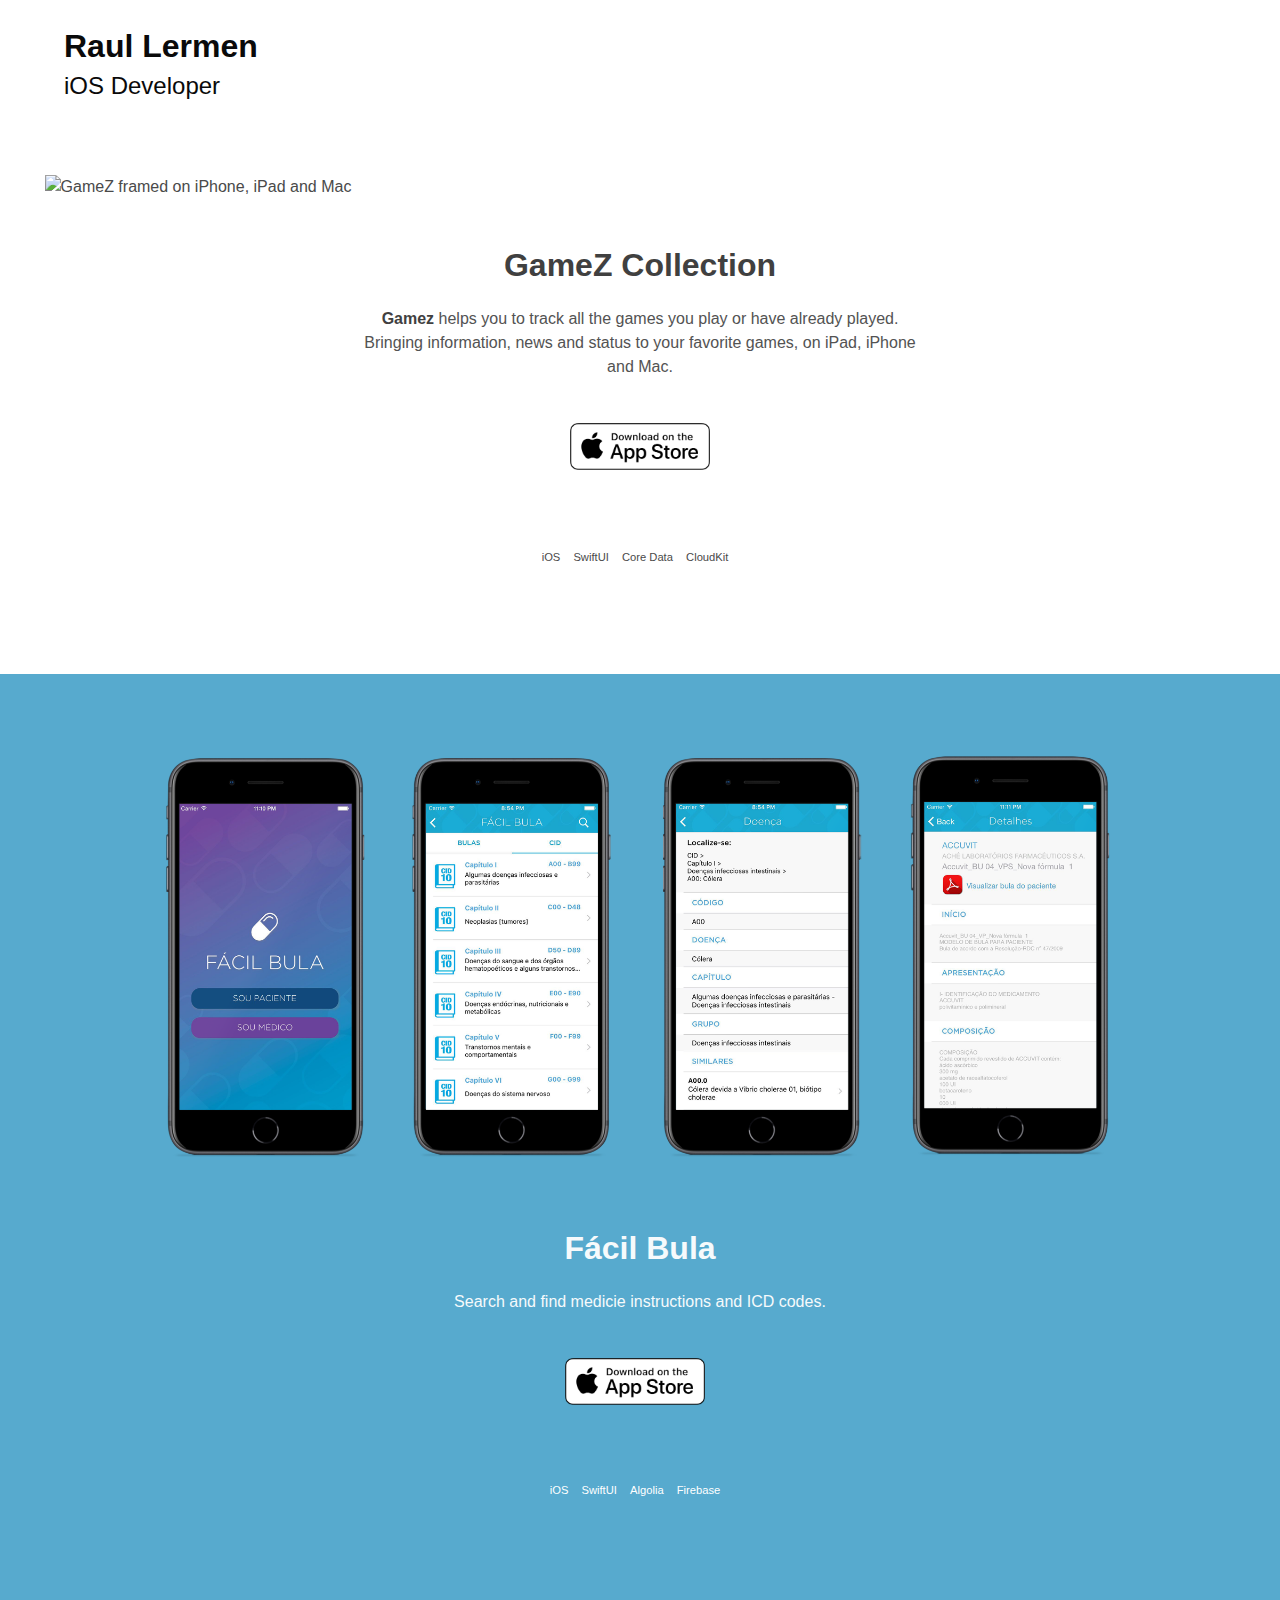
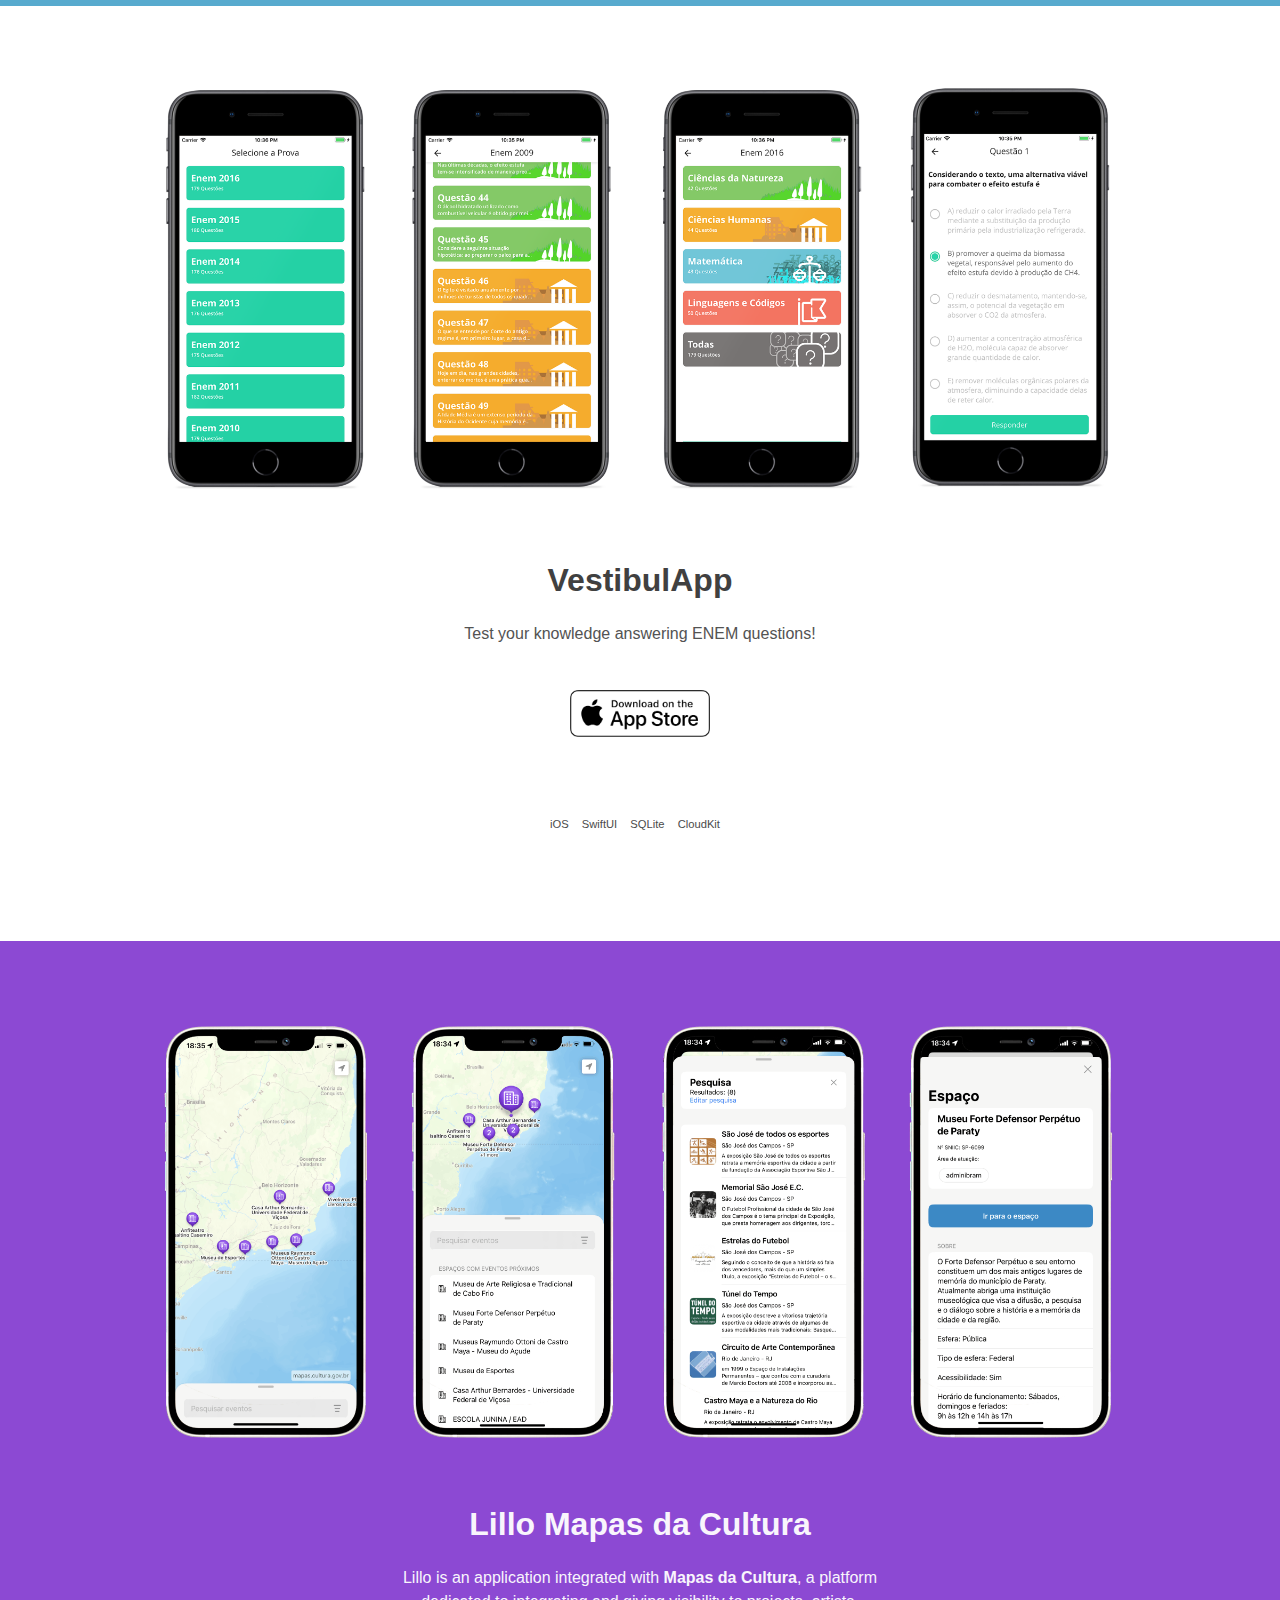
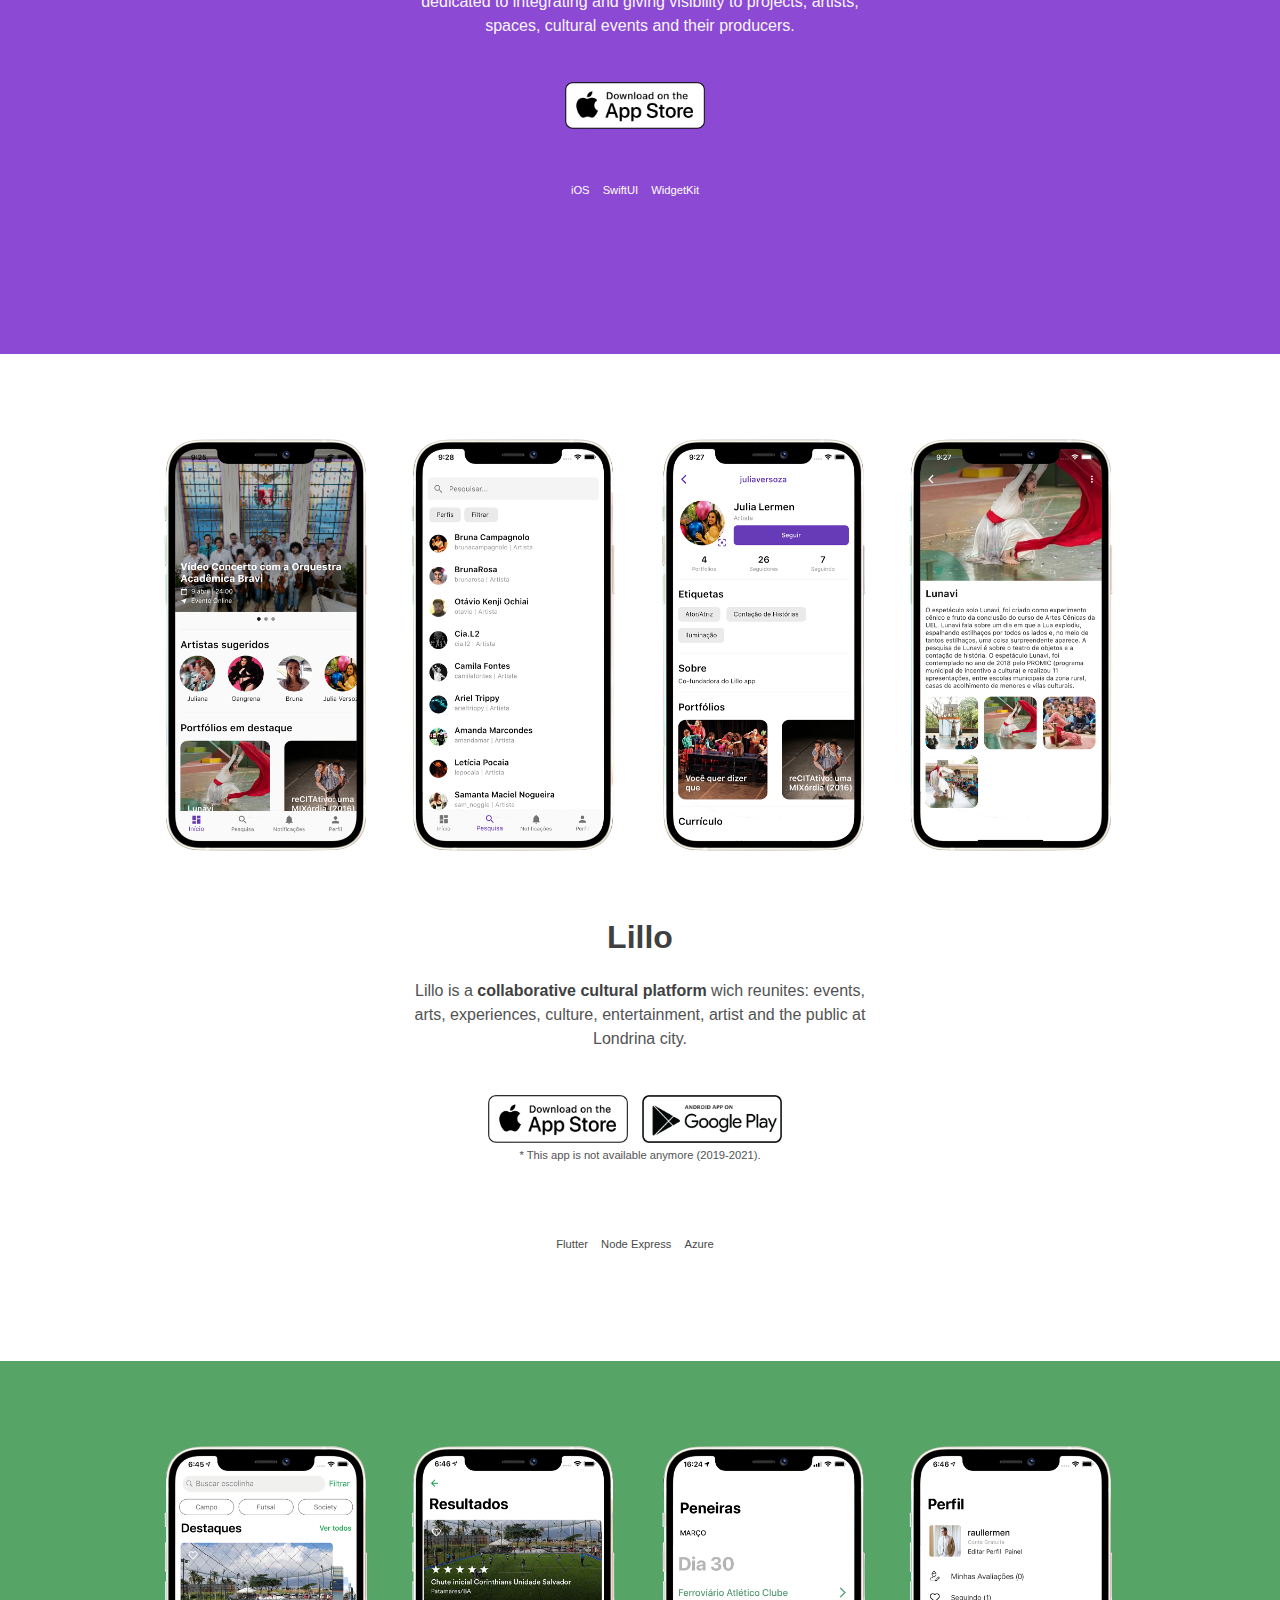
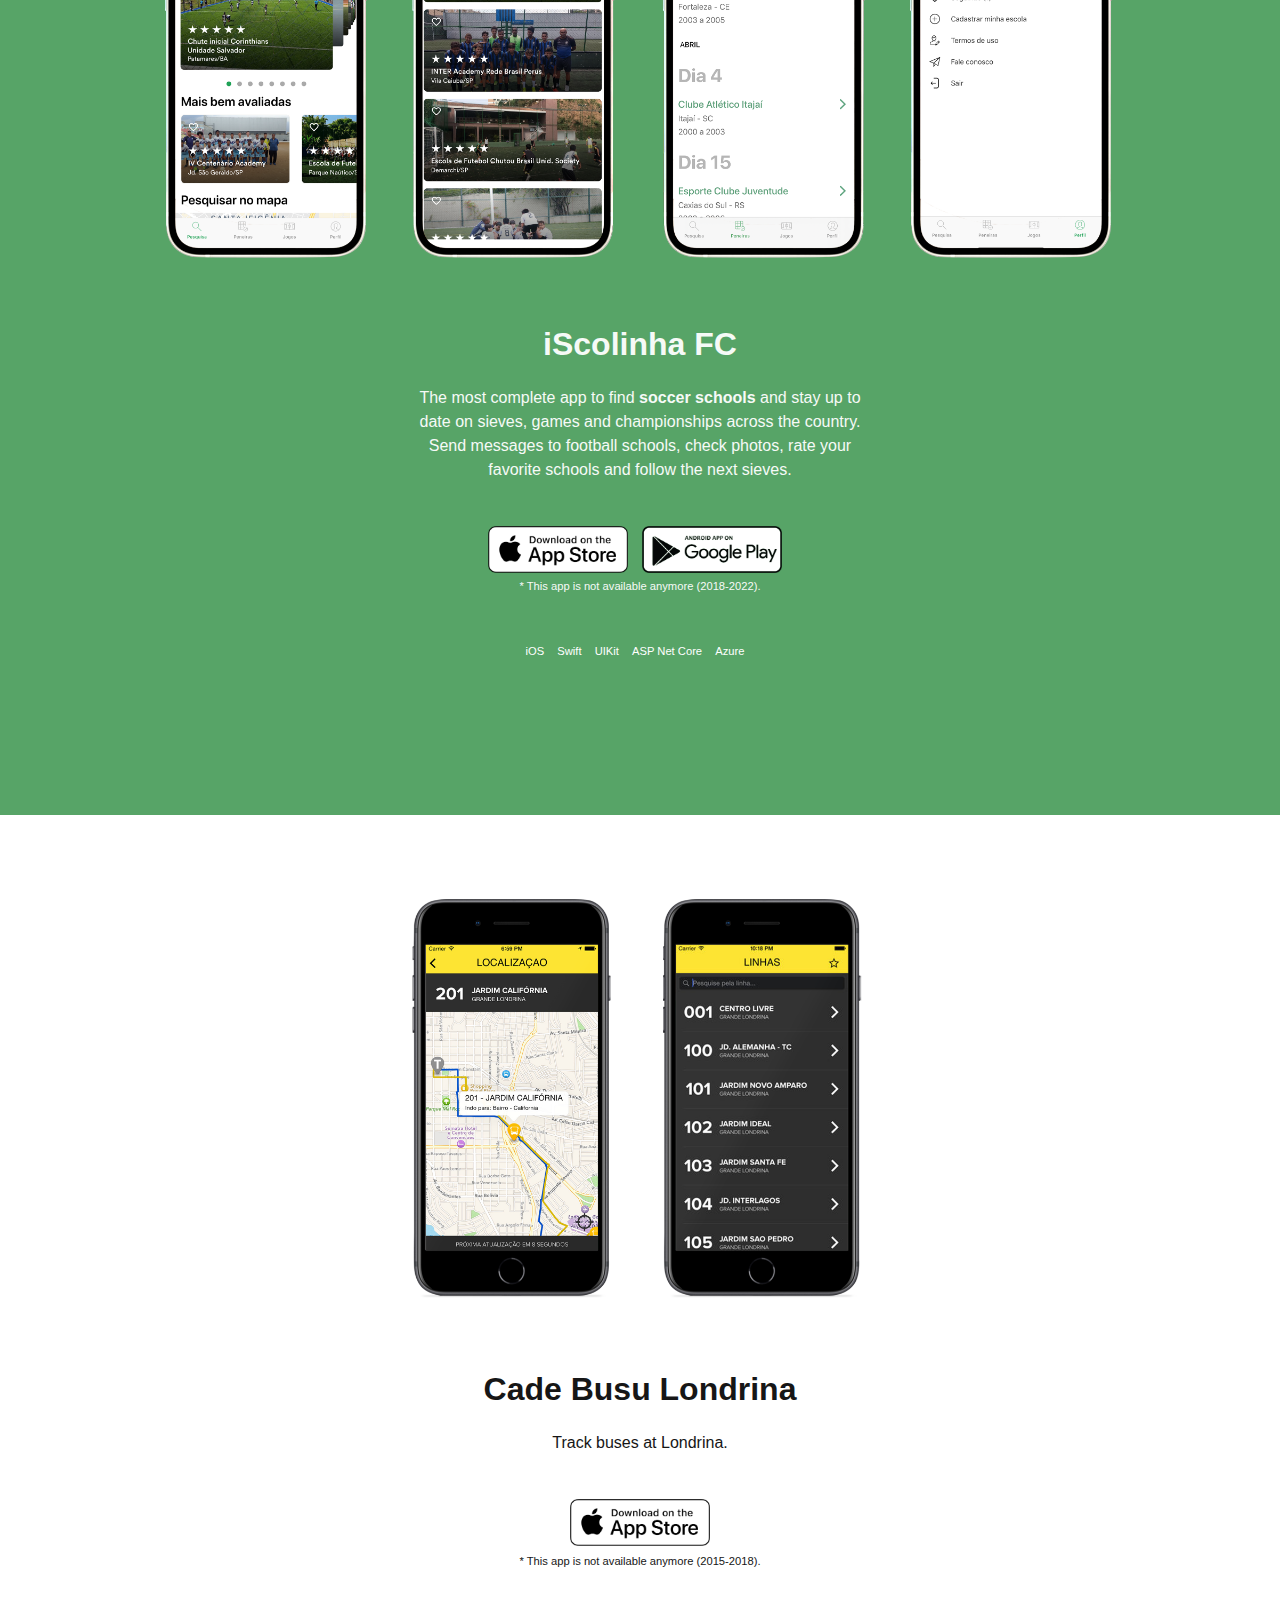
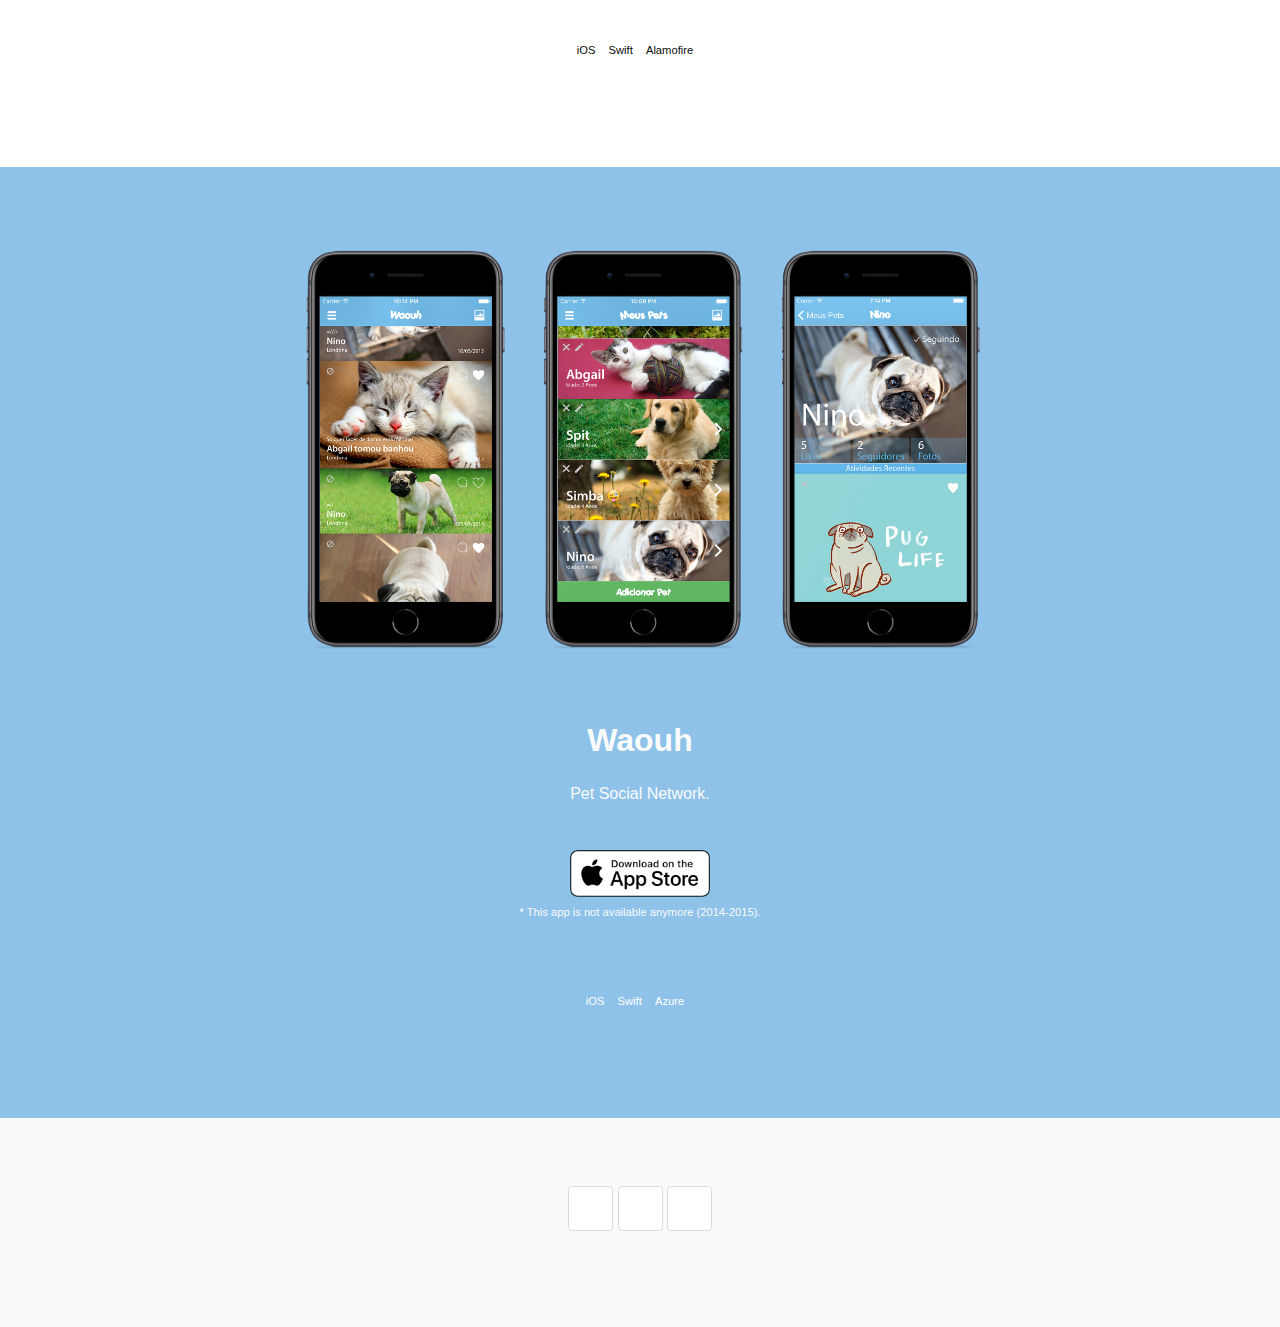
==== commit 7d6c0d7a: "feat: ativação do fácil bula" ====
--- a/index.html
+++ b/index.html
@@ -60,8 +60,49 @@
         </div>
     </section>
 
+    <!-- background-color: rgba(78, 165, 203, 0.95) -->
+    <section class="hero is-primary" style="background-color: rgba(78, 165, 203, 0.95); padding-top: 0px;" id="facilbulaapp">
+        <div class="hero-body">
+            <div class="columns">
+                <div class="column is-10 is-offset-1">
+                    <figure class="image">
+                        <img alt="Screenshots of Waouh framed on iPhones" src="imagens/telas-facilbula.png">
+                    </figure>
+                    <section class="section has-text-centered">
+                        <p class="title is-3">Fácil Bula</p>
+                        <div class="columns">
+                            <div class="column is-offset-3 is-6">
+                                <p class="has-text-centered">Search and find medicie instructions and ICD codes.</p>
+                            </div>
+                        </div>
+                        <ul id="horizontal" class="project-tags" style="padding-top: 0px; padding-bottom: 0px;">
+                            <li>
+                                <a href="https://apps.apple.com/pt/app/facil-bula/id1022683447">
+                                    <img alt="Download on the App Store" class="download" src="imagens/appstore.png">
+                                </a>
+                            </li>
+                            <!-- <li>
+                                <a href="">
+                                    <img alt="Download on the App Store" class="download" src="imagens/googleplay.png">
+                                </a>
+                            </li>    --> 
+                        </ul>
+                    </section>
+                </div>
+            </div>
+            <div class="section has-text-centered" style="padding-top: 0px; padding-bottom: 0px;">
+                <ul id="horizontal" class="project-tags">
+                    <li>iOS</li>
+                    <li>SwiftUI</li>
+                    <li>Algolia</li>
+                    <li>Firebase</li>
+                </ul>
+            </div>
+        </div>
+    </section>
+
     <!-- background-color: rgba(85, 181, 222, 0.95) -->
-    <section class="hero is-primary" style="background-color: rgba(85, 181, 222, 0.95); padding-top: 0px;" id="enemapp">
+    <section class="hero" style="background-color: #ffffff; padding-top: 0px;" id="enemapp">
         <div class="hero-body">
             <div class="columns">
                 <div class="column is-10 is-offset-1">
@@ -93,7 +134,7 @@
     </section>
 
     <!-- background-color: rgba(134, 63, 209, 0.95) -->
-    <section class="hero is-warning" style="background-color: #ffffff; padding-top: 0px;" id="lillomapscapp">
+    <section class="hero is-primary" style="background-color: rgba(134, 63, 209, 0.95); padding-top: 0px;" id="lillomapscapp">
         <div class="hero-body">
             <div class="columns">
                 <div class="column is-10 is-offset-1">
@@ -127,7 +168,7 @@
     </section>
 
     <!-- background-color: rgba(134, 63, 209, 0.95) -->
-    <section class="hero is-primary" style="background-color: rgba(134, 63, 209, 0.95); padding-top: 0px;" id="lilloapp">
+    <section class="hero" style="background-color: #ffffff; padding-top: 0px;" id="lilloapp">
         <div class="hero-body">
             <div class="columns">
                 <div class="column is-10 is-offset-1">
@@ -168,7 +209,7 @@
     </section>
 
     <!-- background-color: rgba(78, 159, 95, 0.95) -->
-    <section class="hero is-warning" style="background-color: #ffffff; padding-top: 0px;" id="iscolinhafcapp">
+    <section class="hero is-primary" style="background-color: rgba(78, 159, 95, 0.95); padding-top: 0px;" id="iscolinhafcapp">
         <div class="hero-body">
             <div class="columns">
                 <div class="column is-10 is-offset-1">
@@ -206,50 +247,6 @@
                         </ul>
                     </section>
                 </div>
-            </div>
-        </div>
-    </section>
-
-    <!-- background-color: rgba(78, 165, 203, 0.95) -->
-    <section class="hero is-primary" style="background-color: rgba(78, 165, 203, 0.95); padding-top: 0px;" id="facilbulaapp">
-        <div class="hero-body">
-            <div class="columns">
-                <div class="column is-10 is-offset-1">
-                    <figure class="image">
-                        <img alt="Screenshots of Waouh framed on iPhones" src="imagens/telas-facilbula.png">
-                    </figure>
-                    <section class="section has-text-centered">
-                        <p class="title is-3">Fácil Bula</p>
-                        <div class="columns">
-                            <div class="column is-offset-3 is-6">
-                                <p class="has-text-centered">Search and find medicie instructions and ICD codes.</p>
-                            </div>
-                        </div>
-                        <ul id="horizontal" class="project-tags" style="padding-top: 0px; padding-bottom: 0px;">
-                            <li>
-                                <a href="">
-                                    <img alt="Download on the App Store" class="download" src="imagens/appstore.png">
-                                </a>
-                            </li>
-                            <li>
-                                <a href="">
-                                    <img alt="Download on the App Store" class="download" src="imagens/googleplay.png">
-                                </a>
-                            </li>    
-                        </ul>
-                        <p class="project-tags">* This app is not available anymore (2015-2018).</p>
-                    </section>
-                </div>
-            </div>
-            <div class="section has-text-centered" style="padding-top: 0px; padding-bottom: 0px;">
-                <ul id="horizontal" class="project-tags">
-                    <li>iOS</li>
-                    <li>Swift</li>
-                    <li>UIKit</li>
-                    <li>Azure</li>
-                    <li>Redis</li>
-                    <li>Elastic Search</li>
-                </ul>
             </div>
         </div>
     </section>
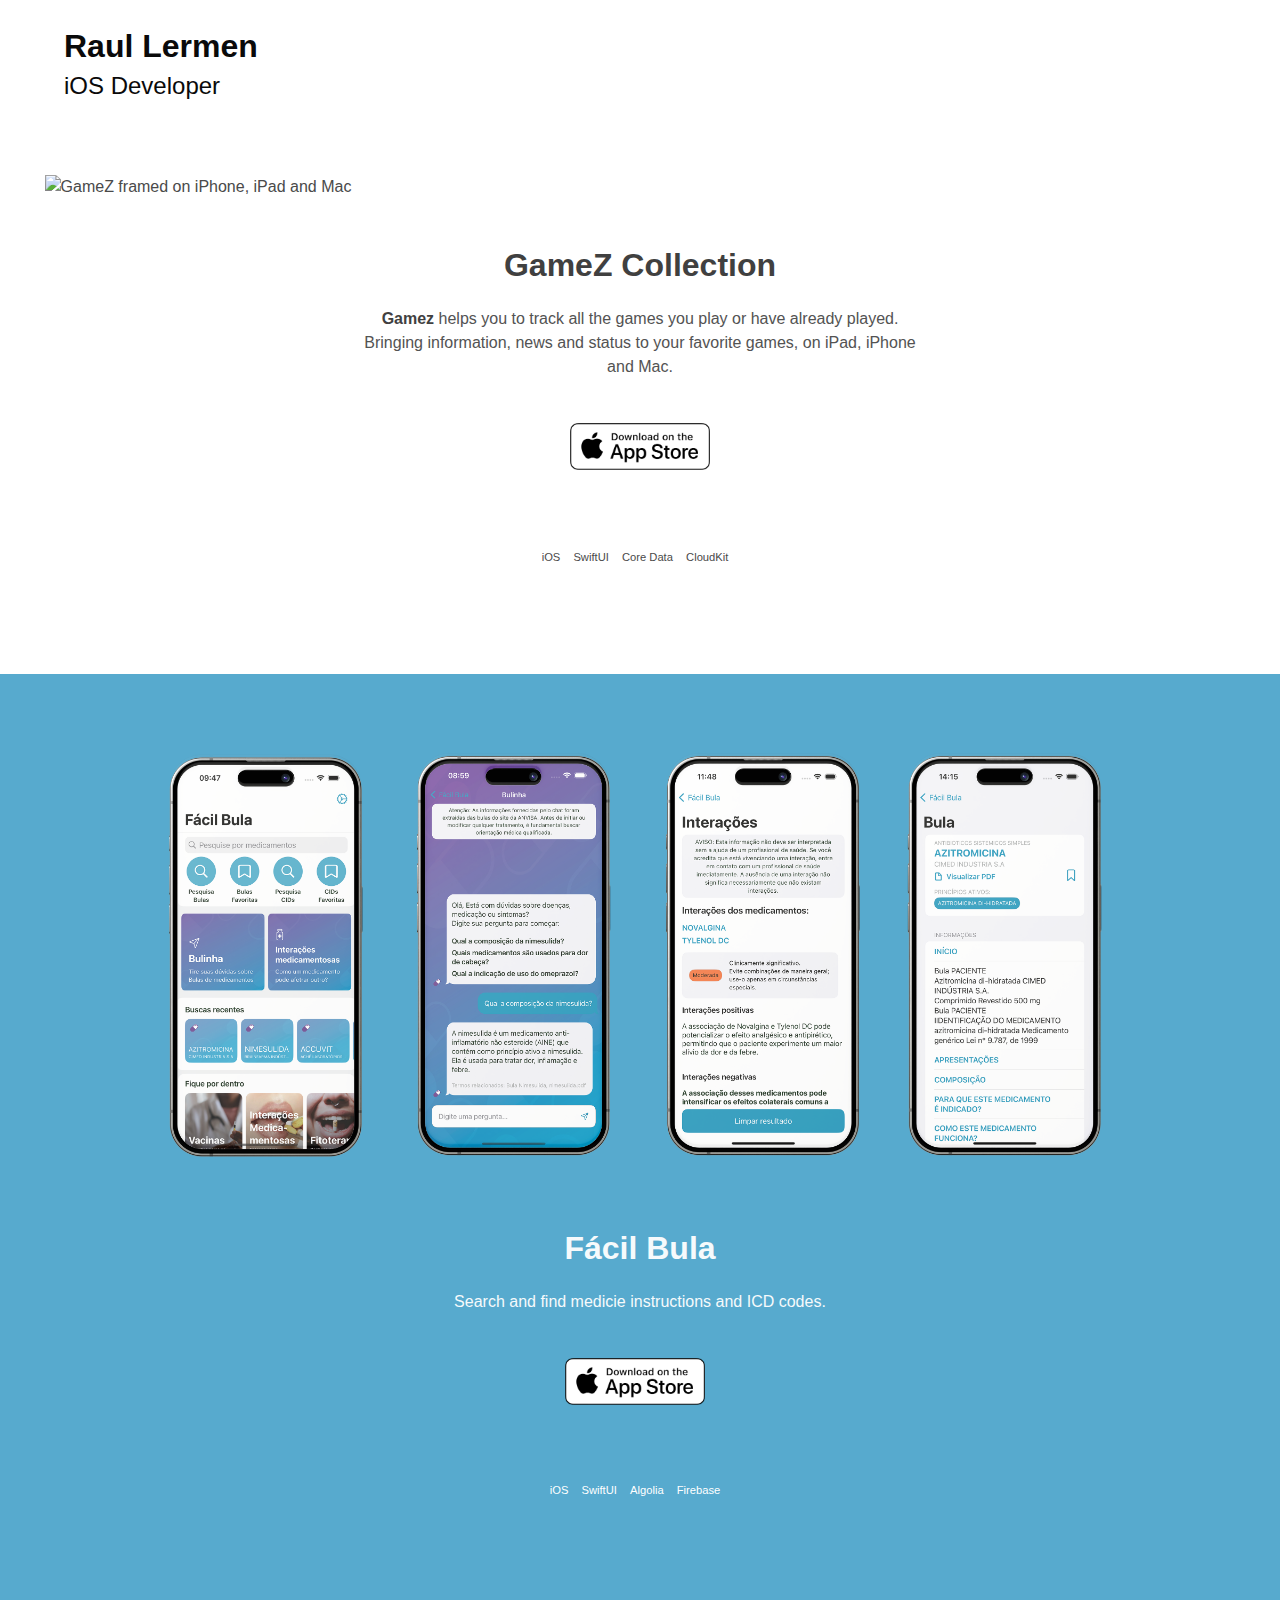
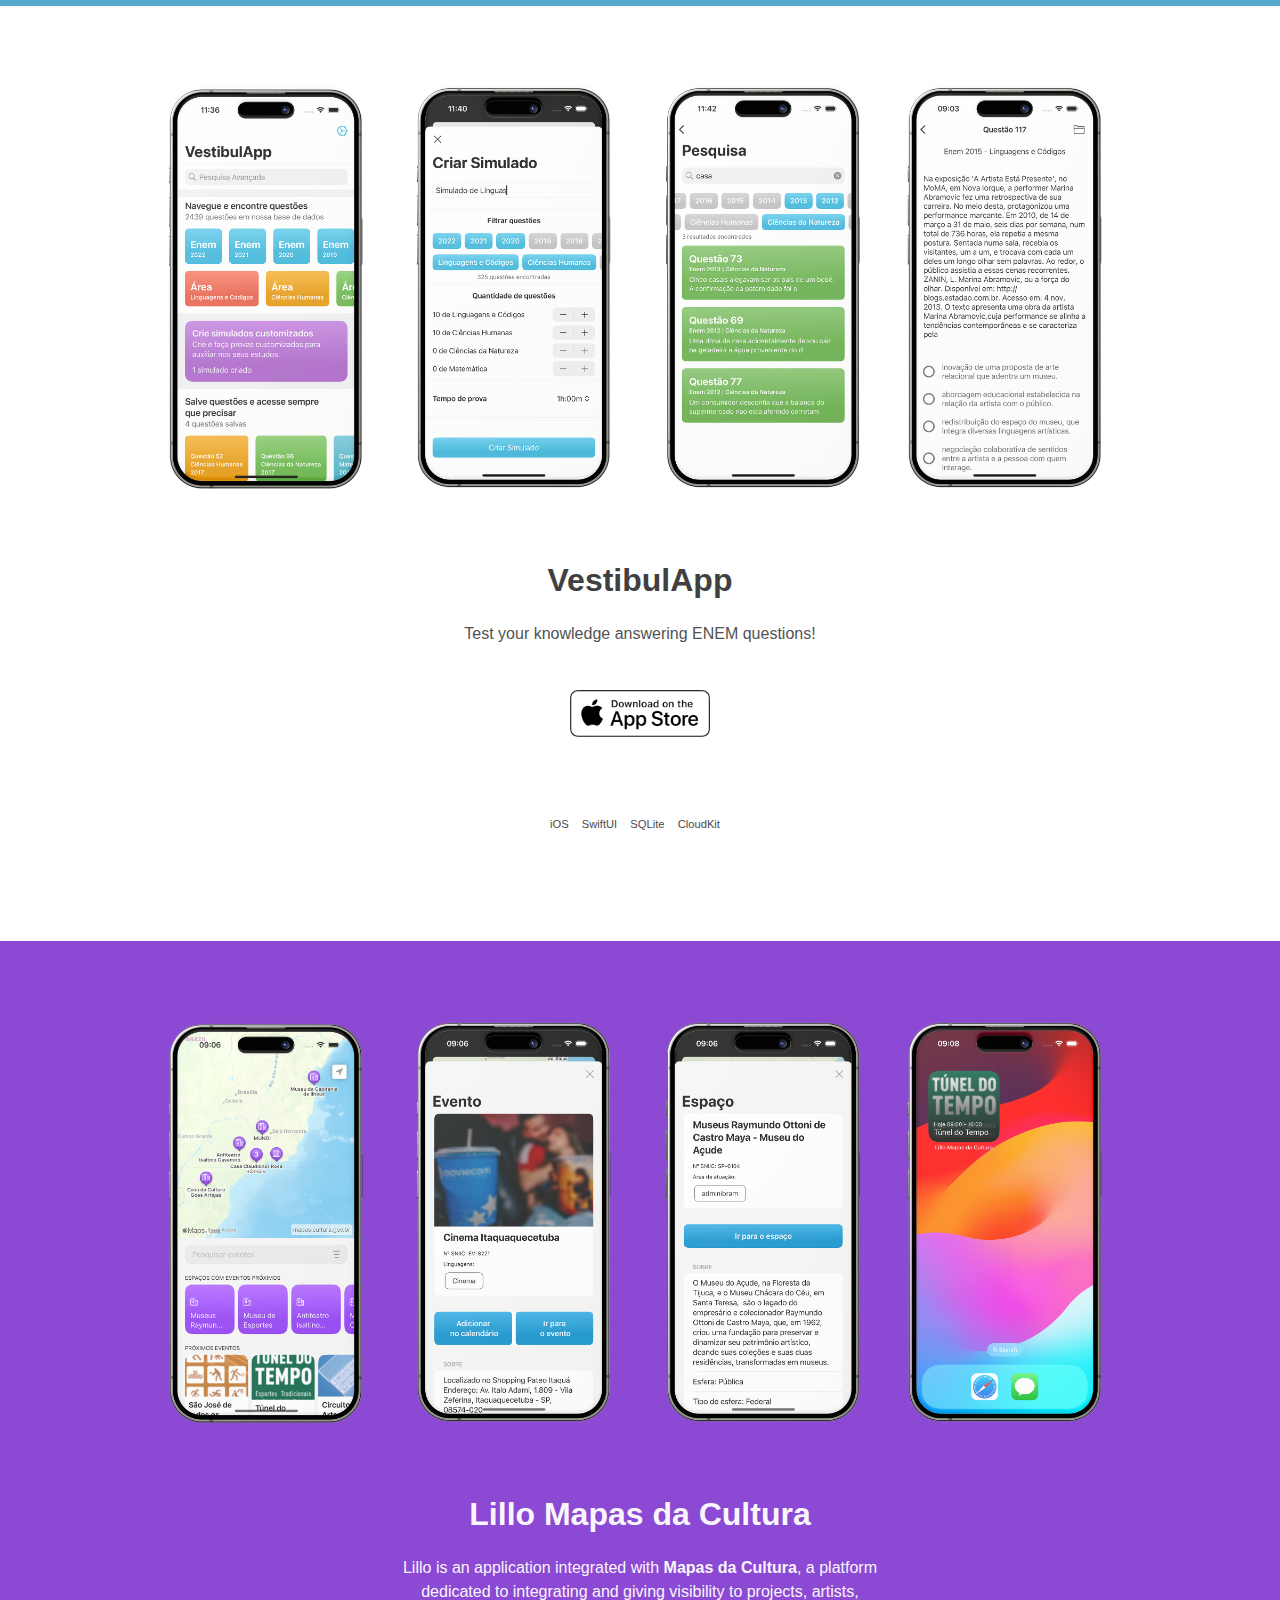
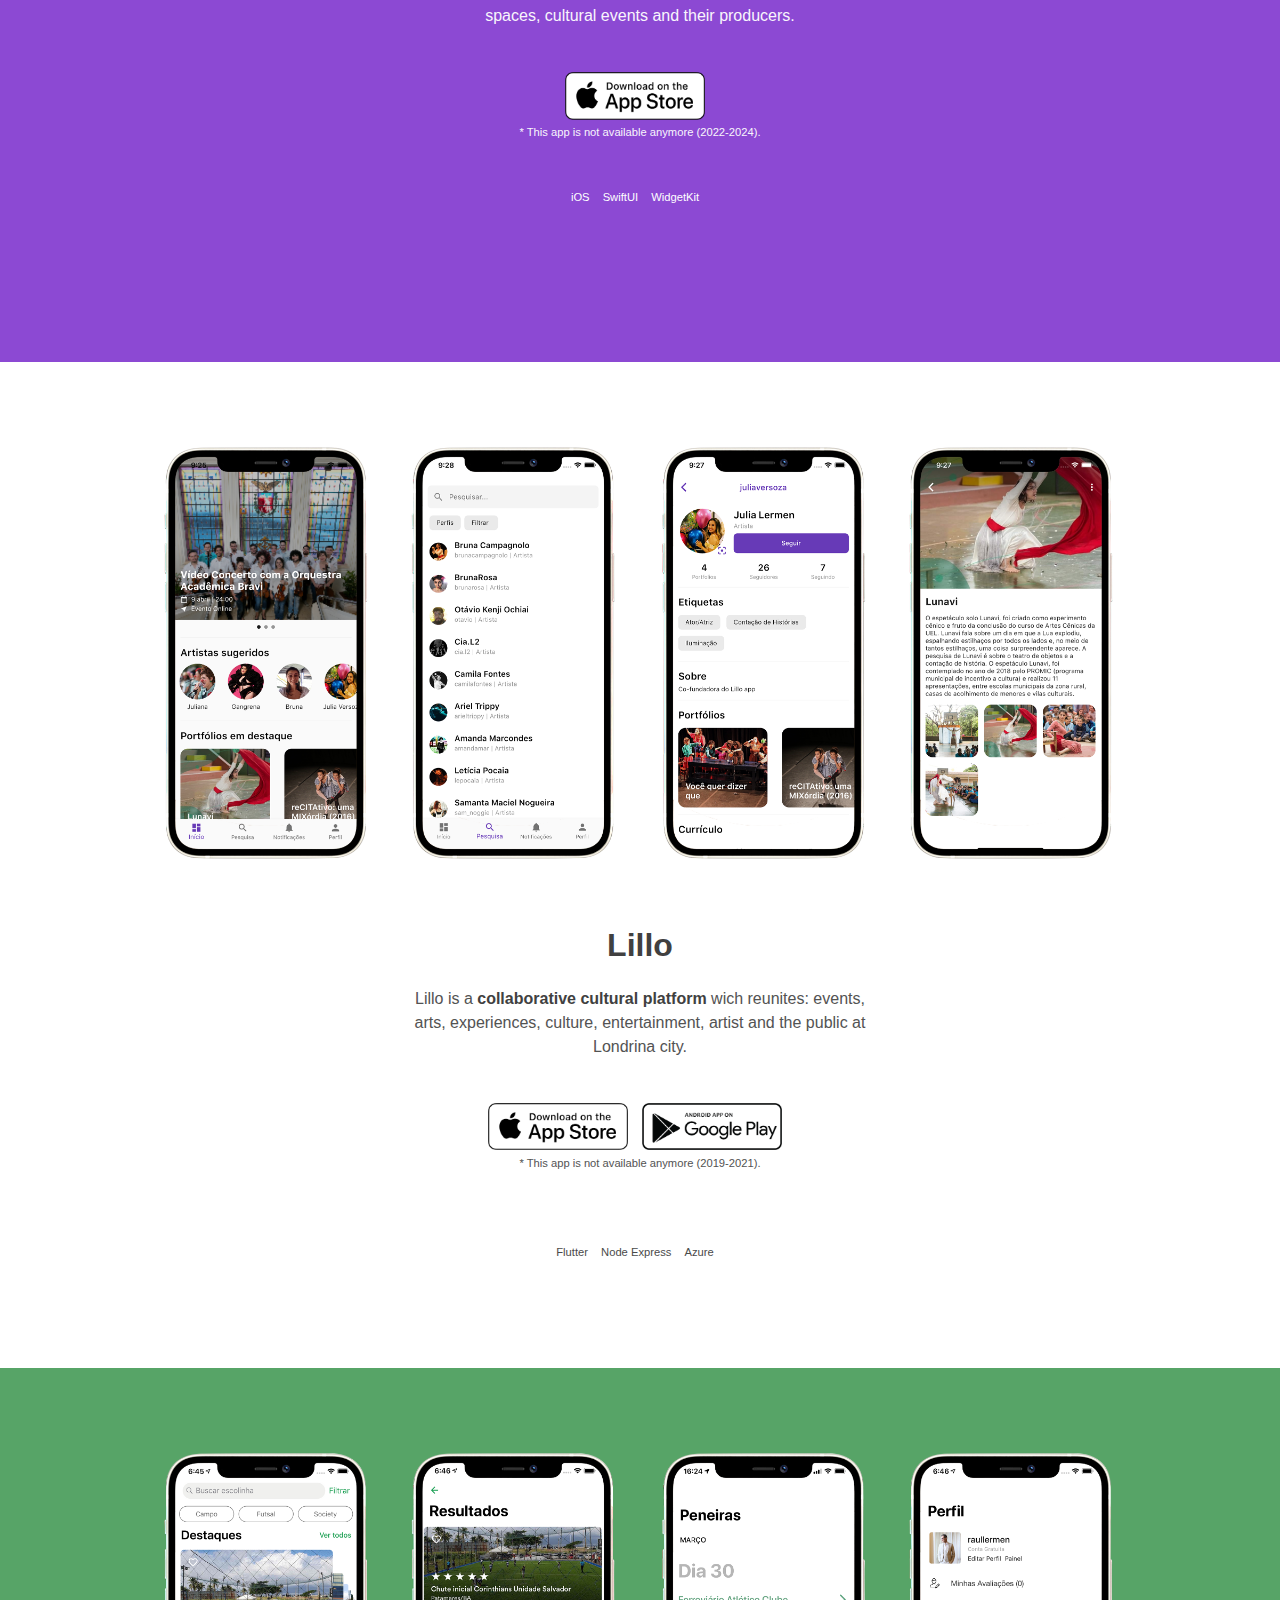
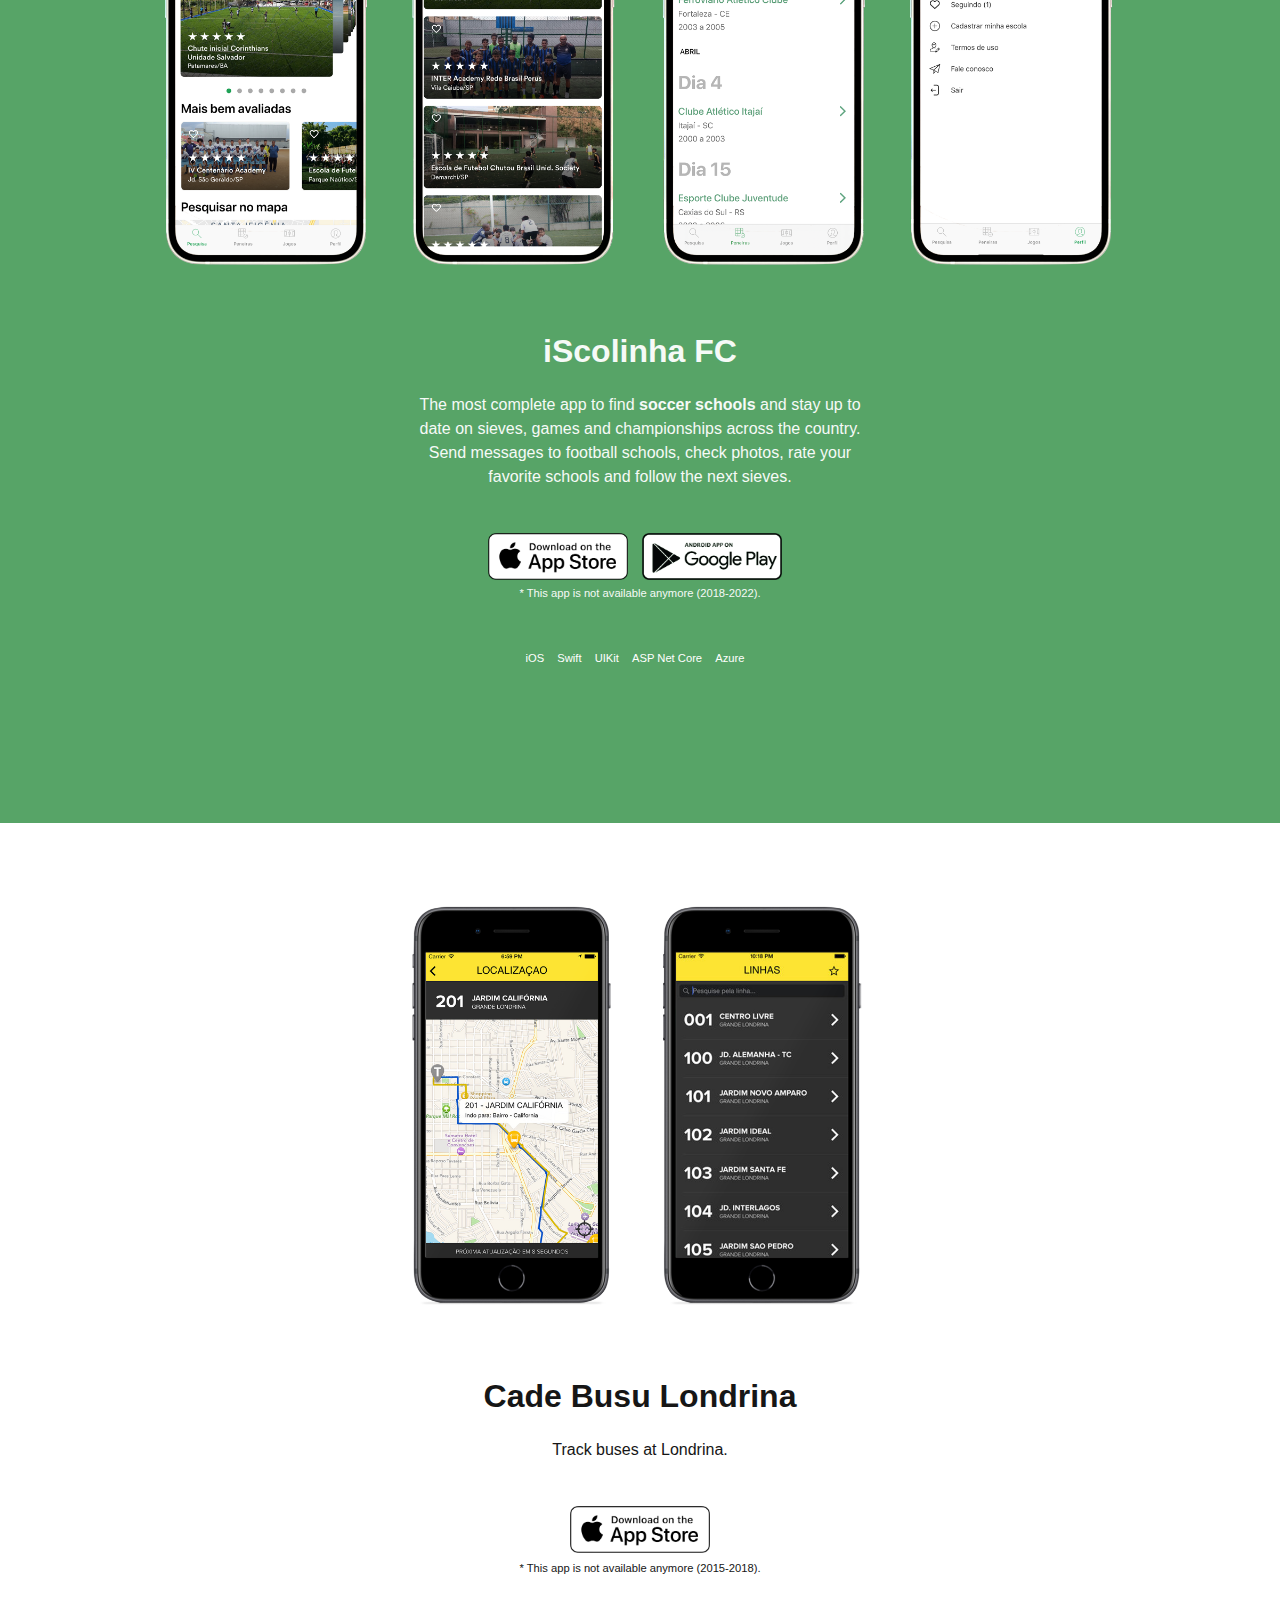
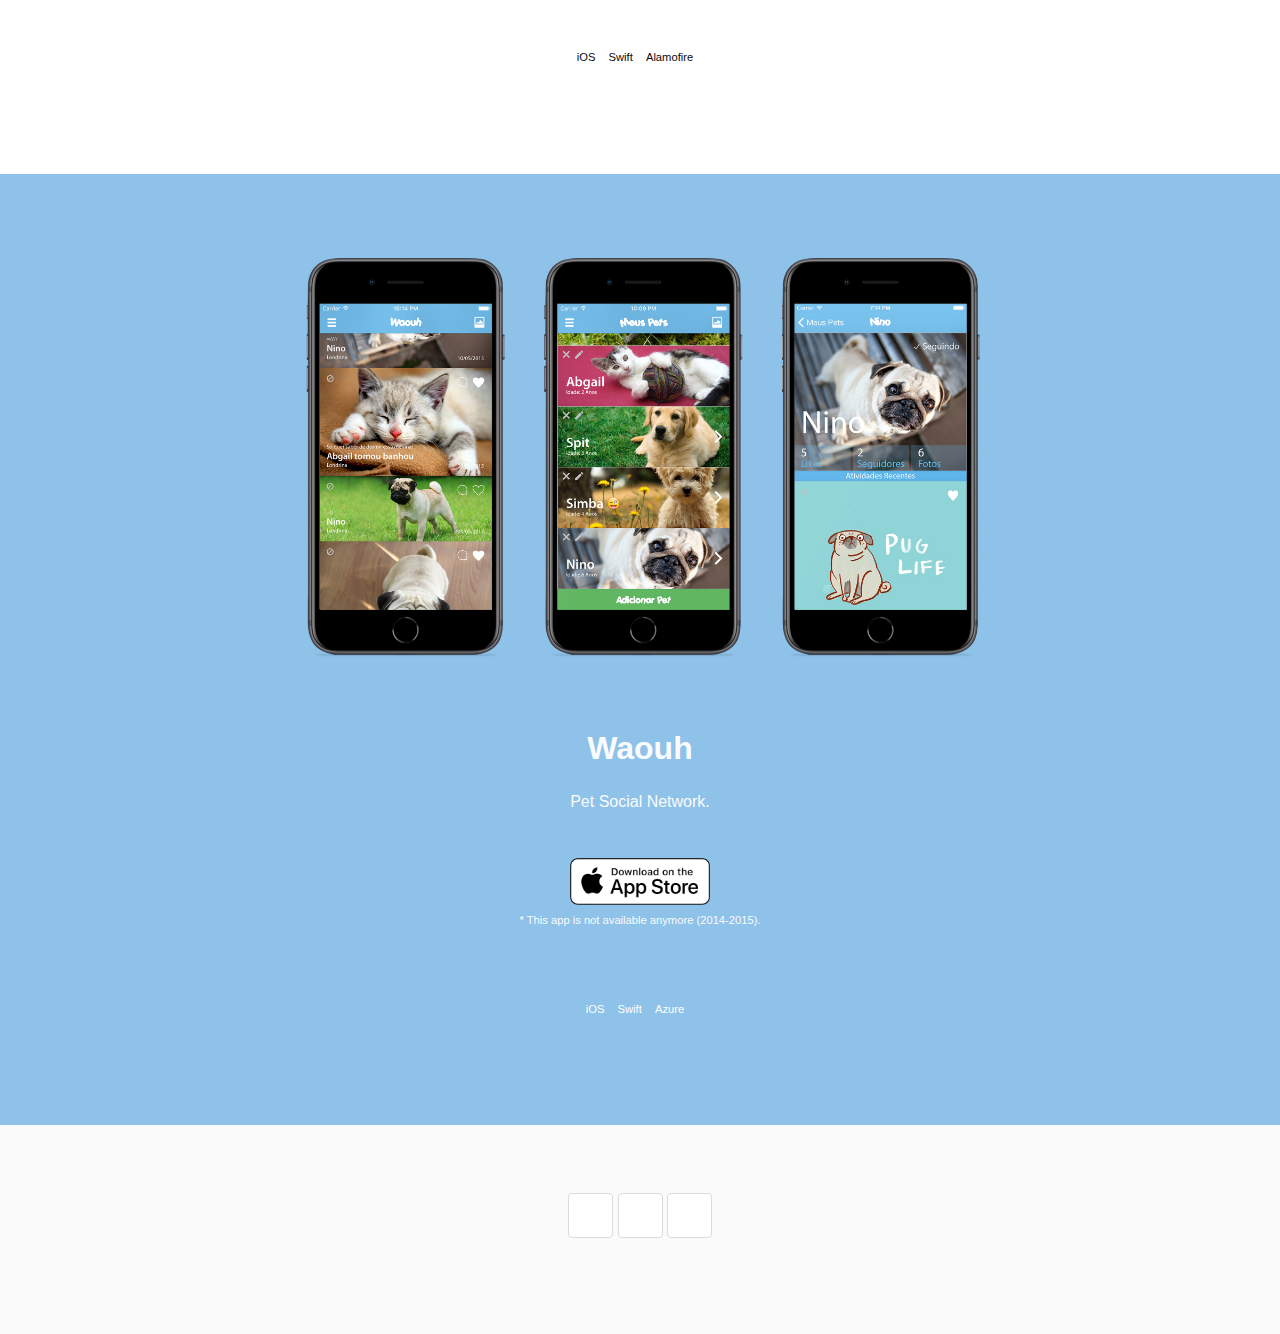
==== commit eb8982bc: "chore: remoção do lillo mapas da cultura" ====
--- a/index.html
+++ b/index.html
@@ -155,6 +155,7 @@
                                 </a>
                             </li>
                         </ul>
+                        <p class="project-tags">* This app is not available anymore (2022-2024).</p>
                         <br><br>
                         <ul id="horizontal" class="project-tags">
                             <li>iOS</li>
